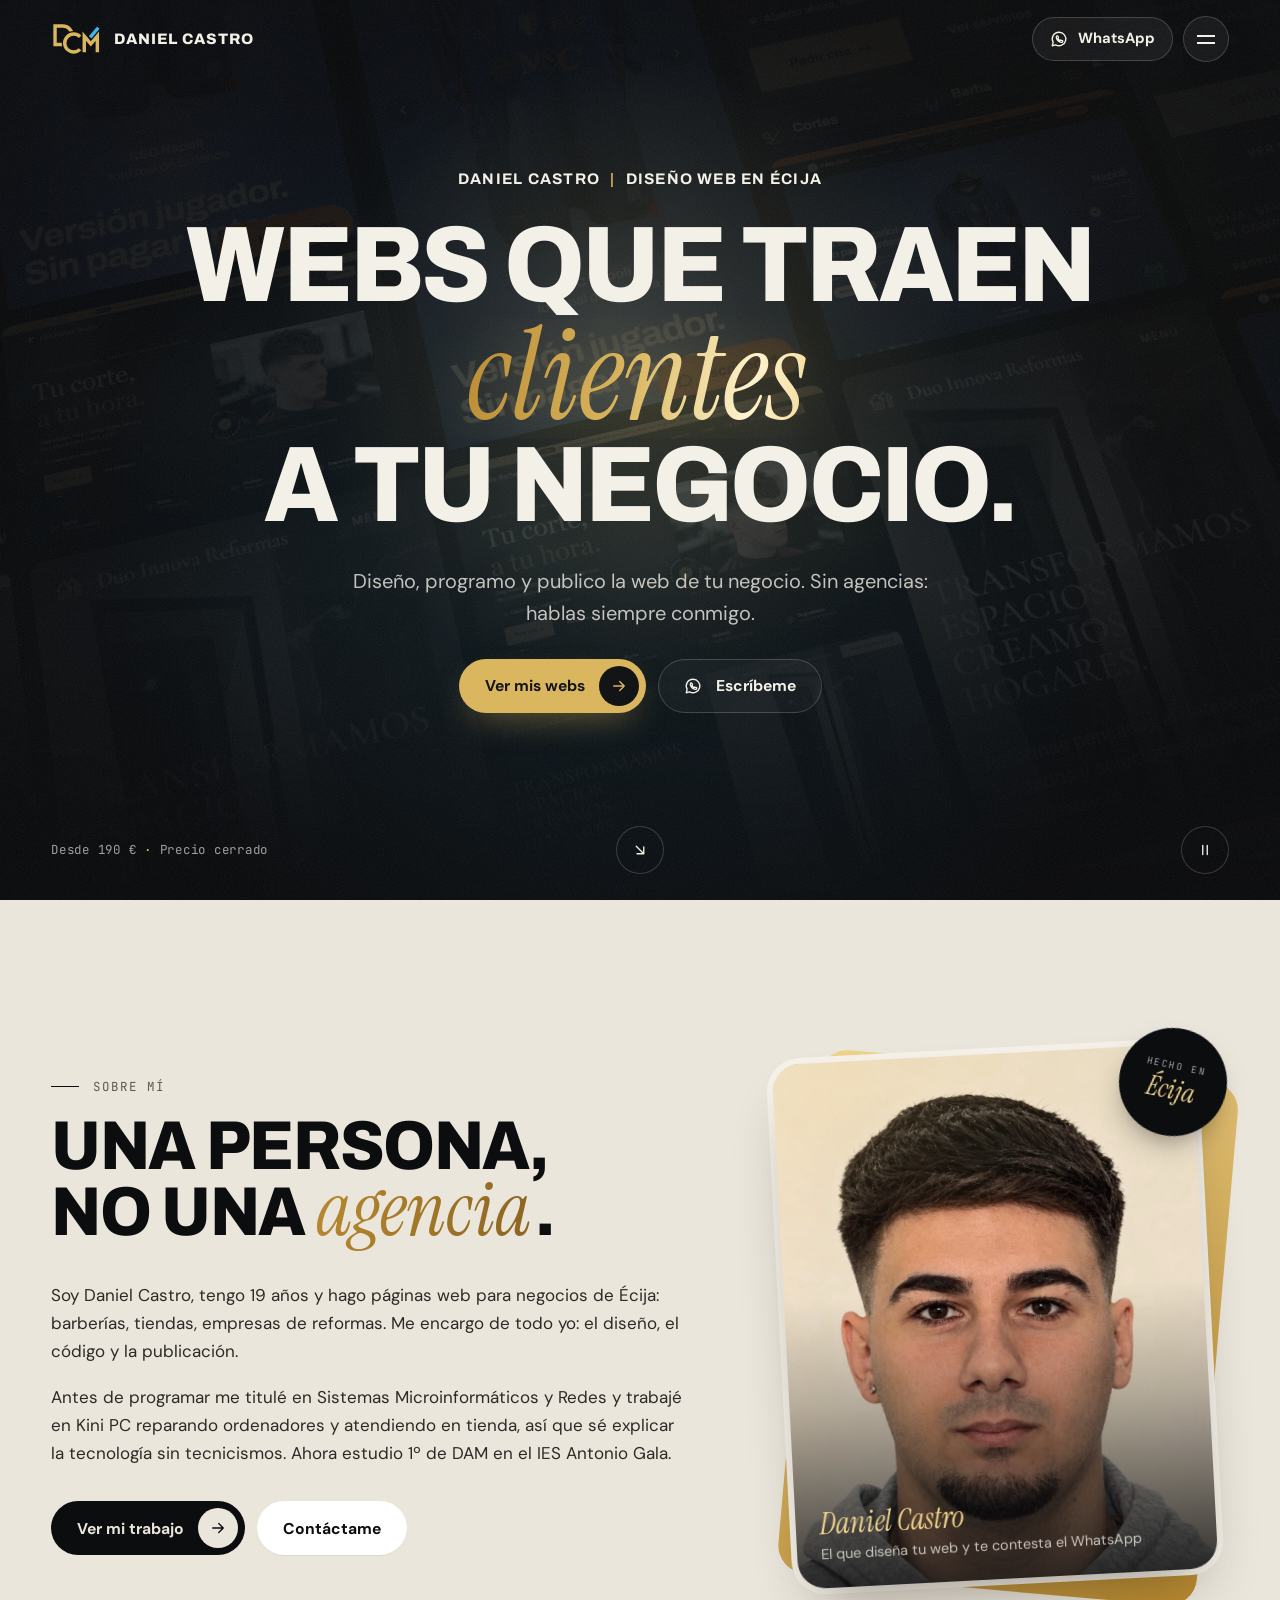
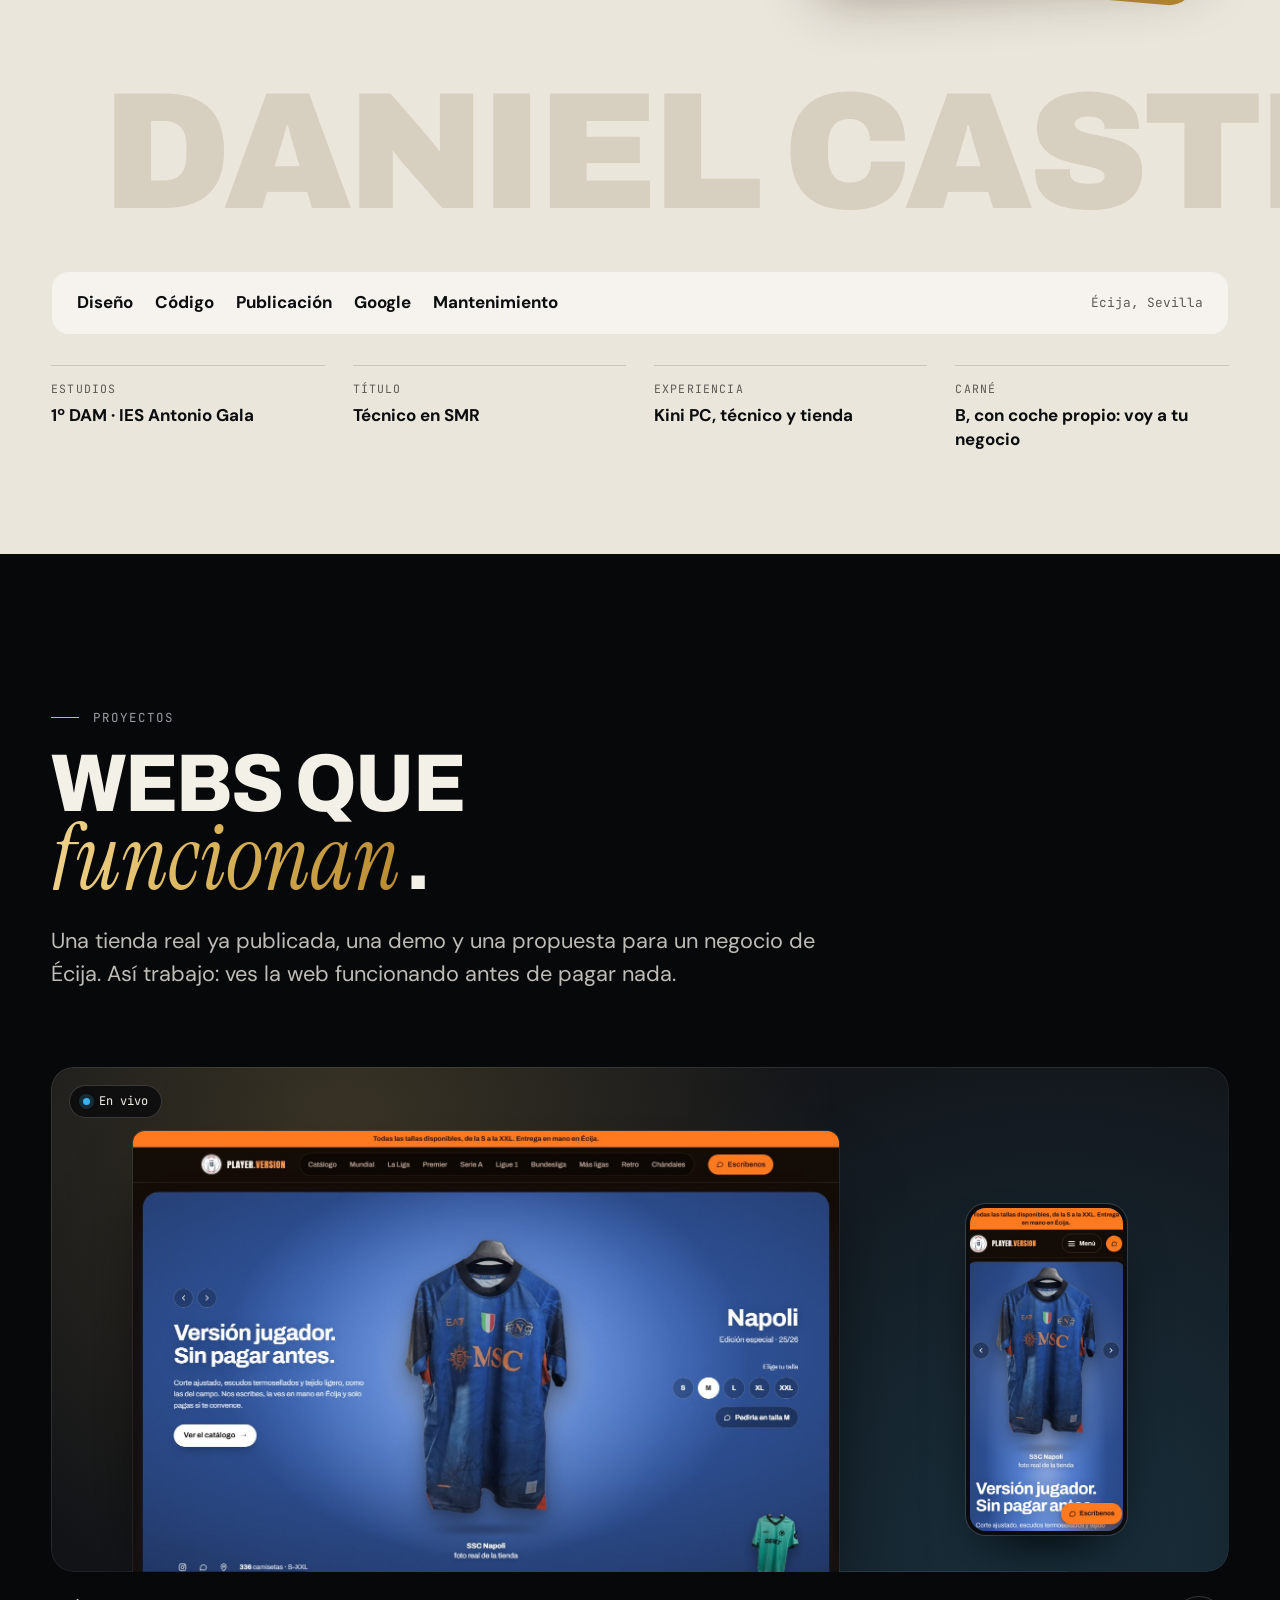
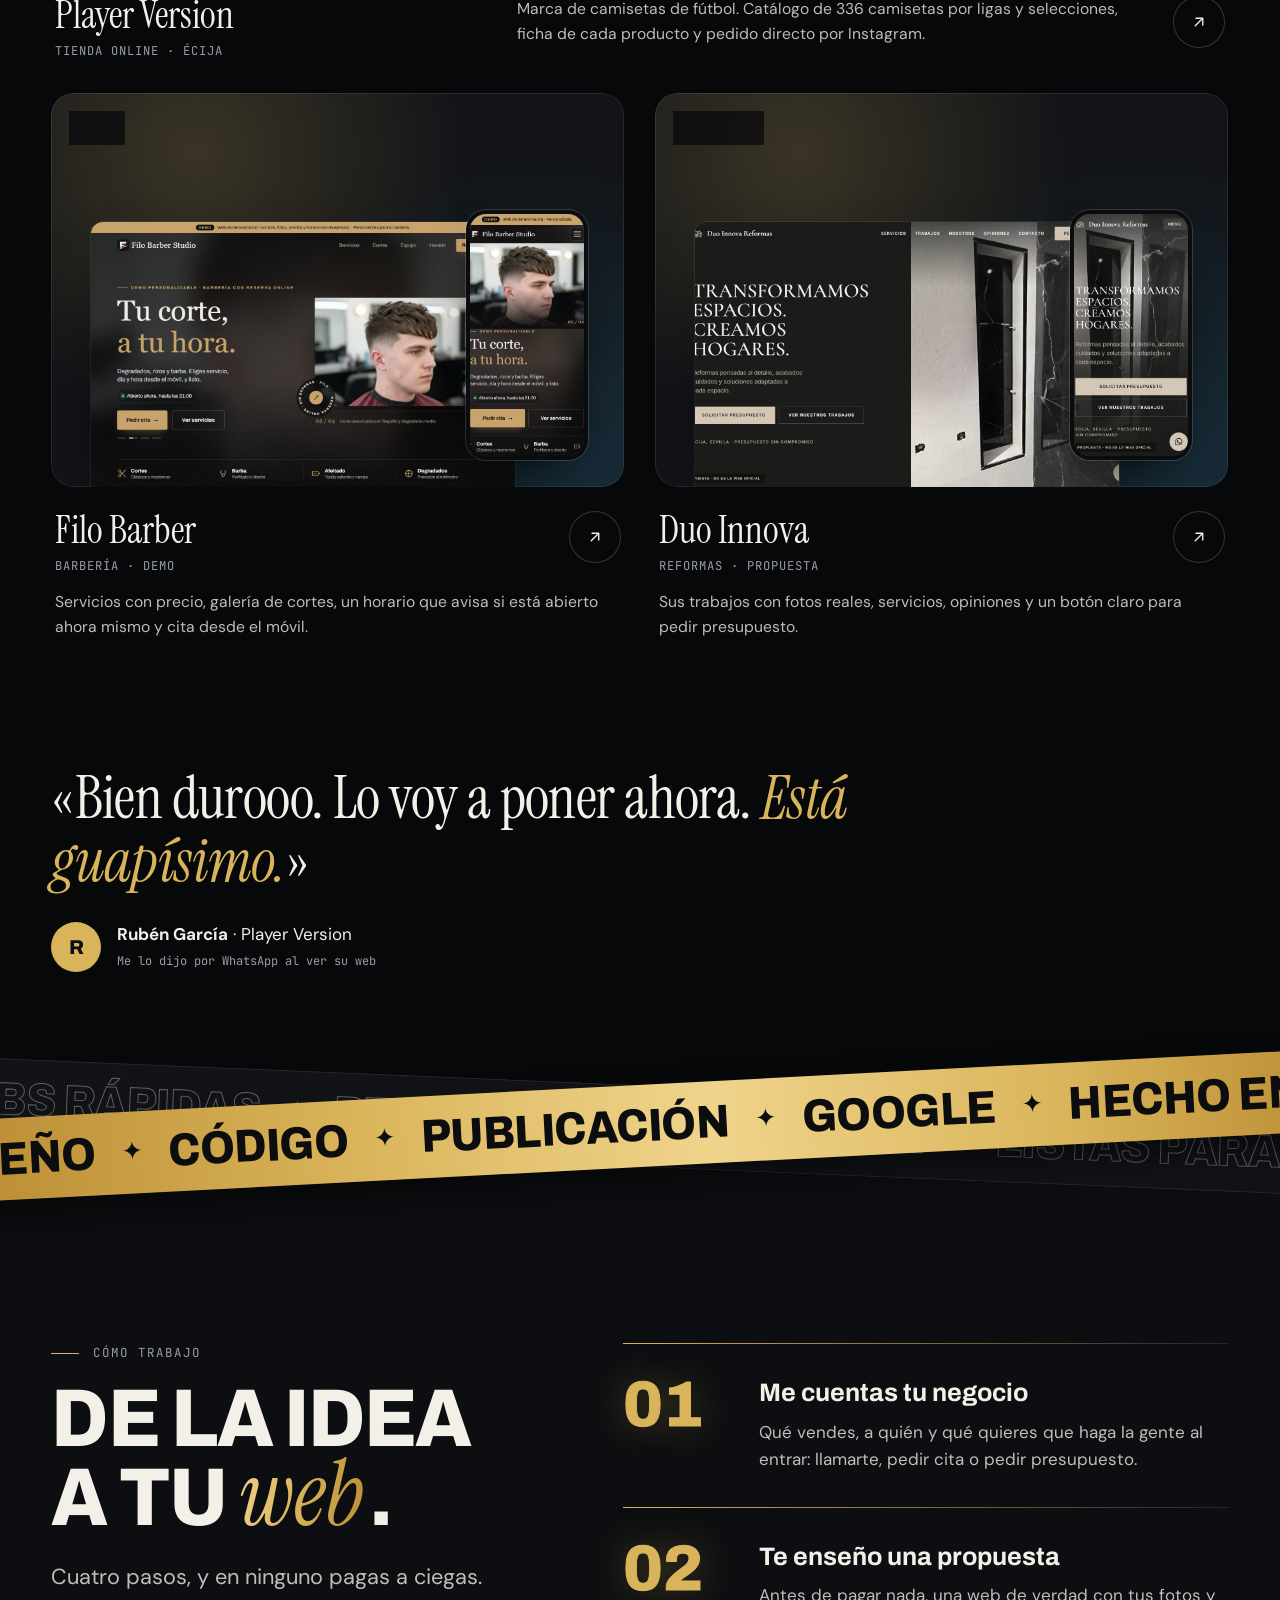
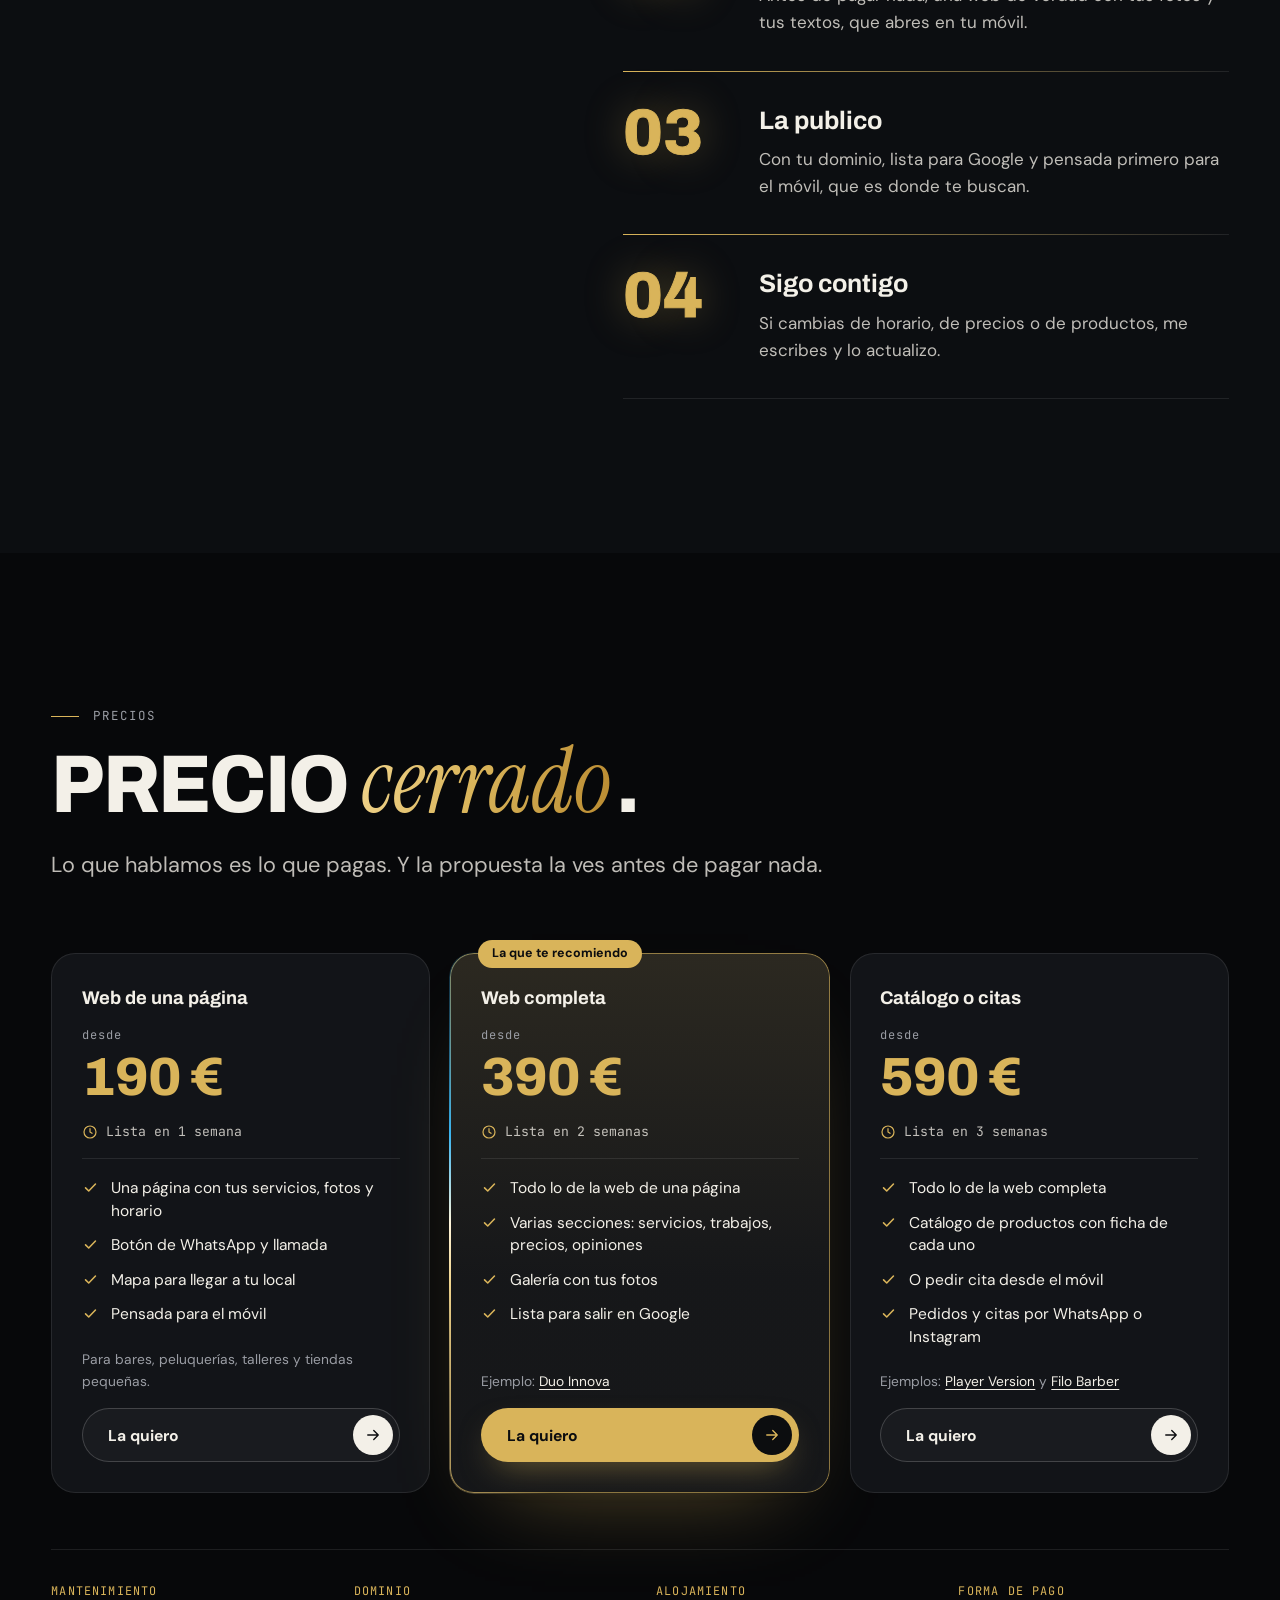
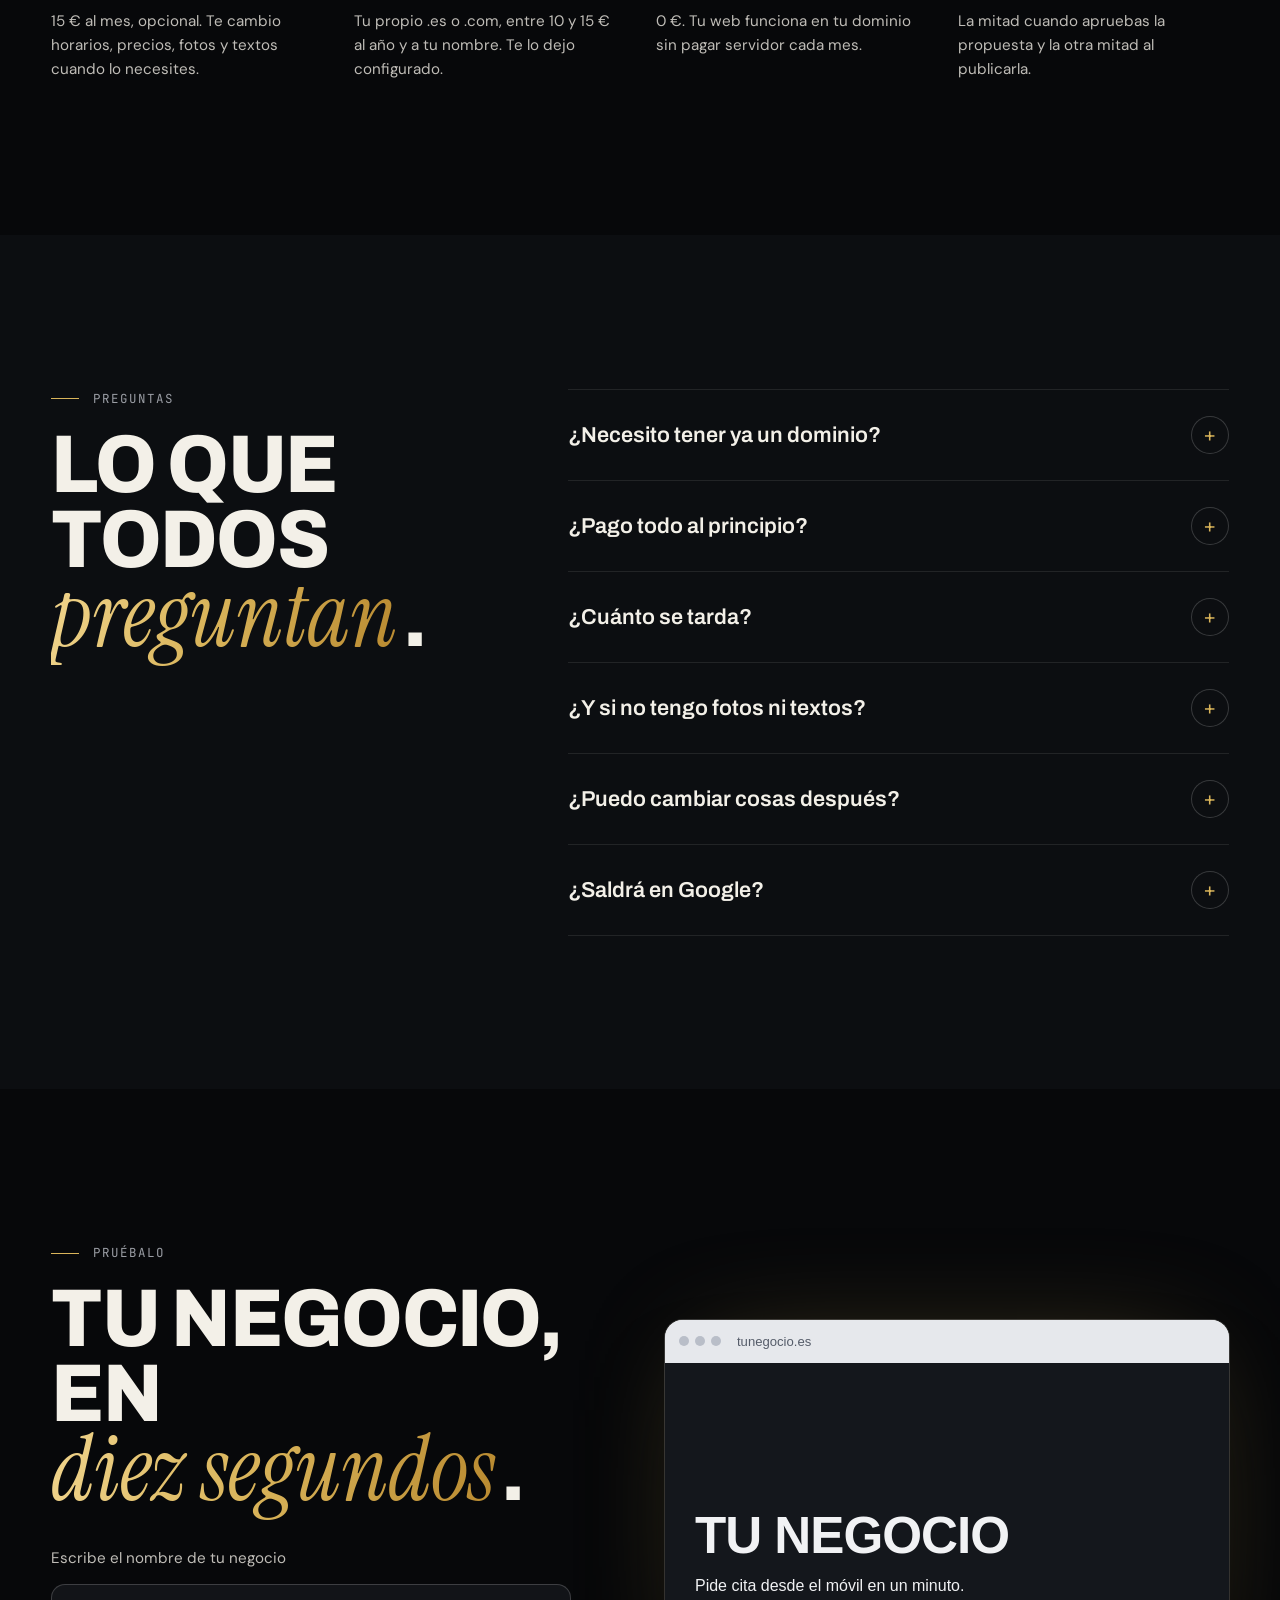
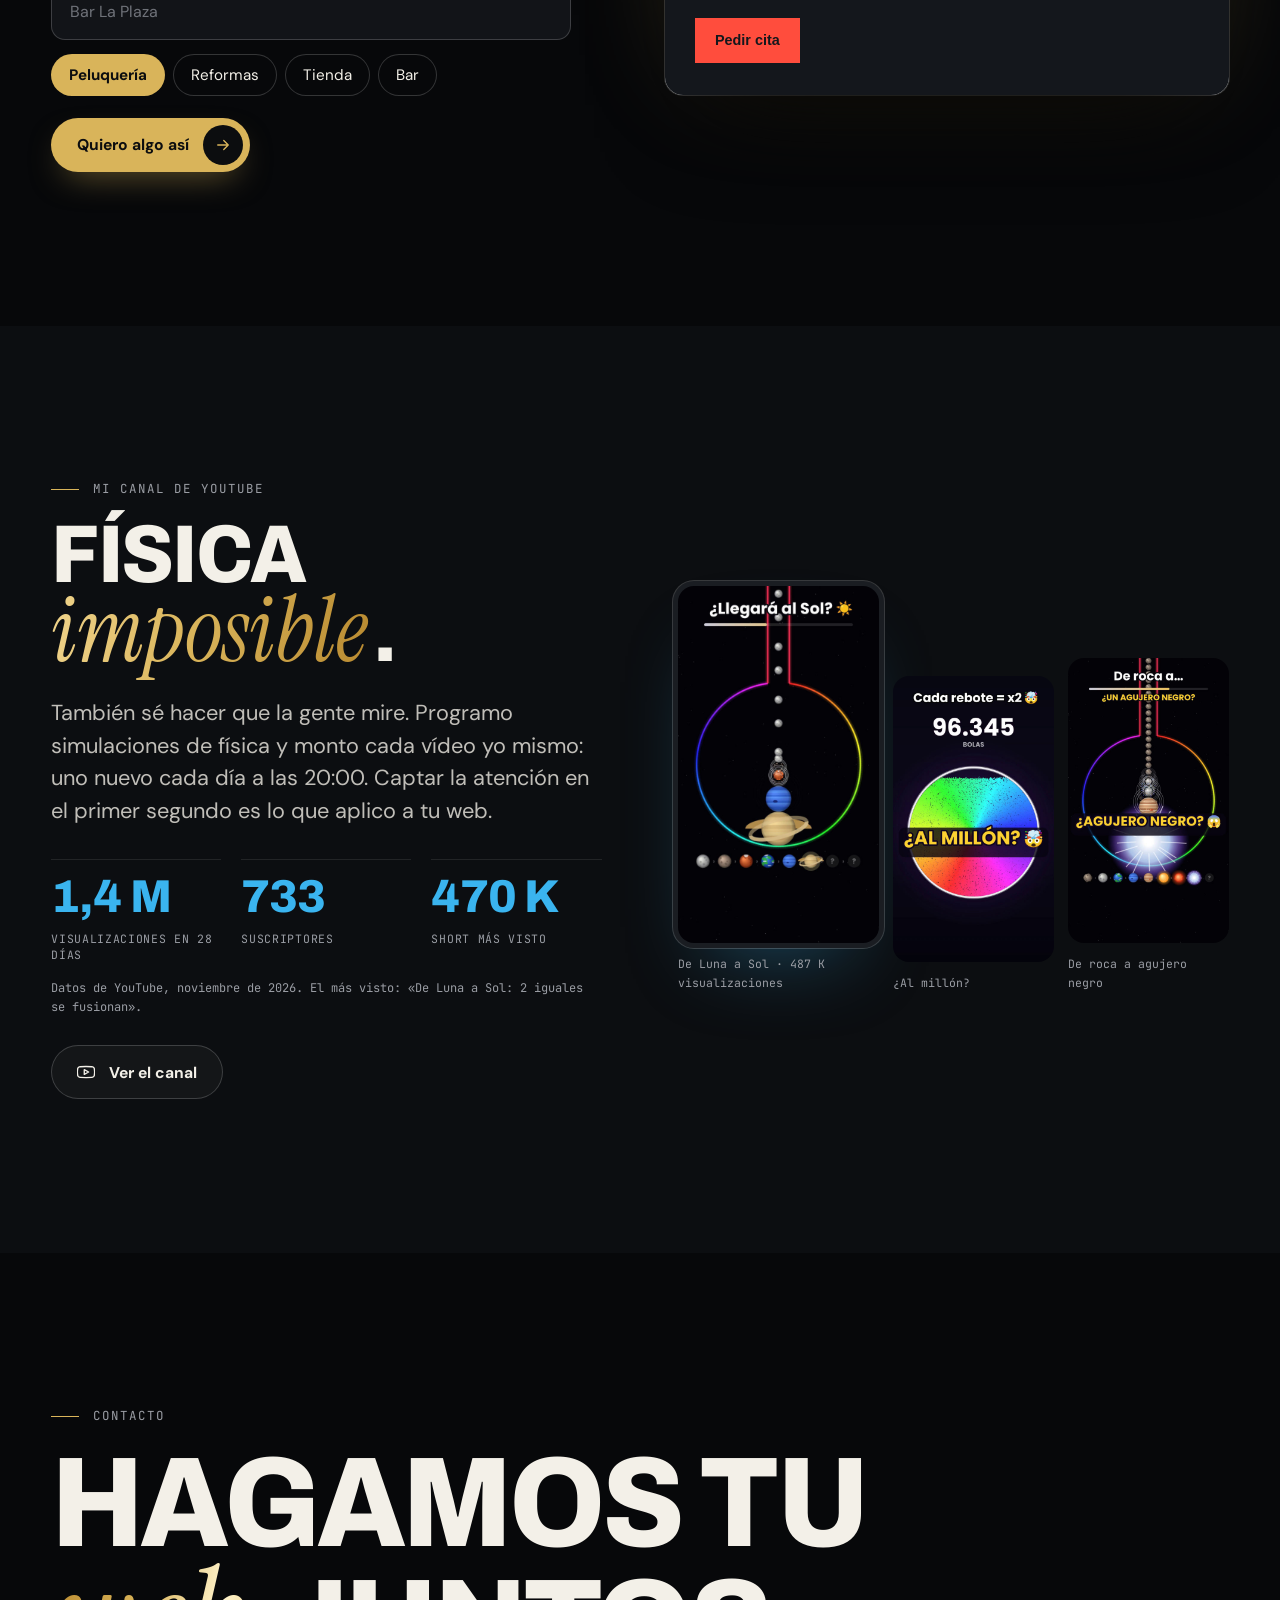
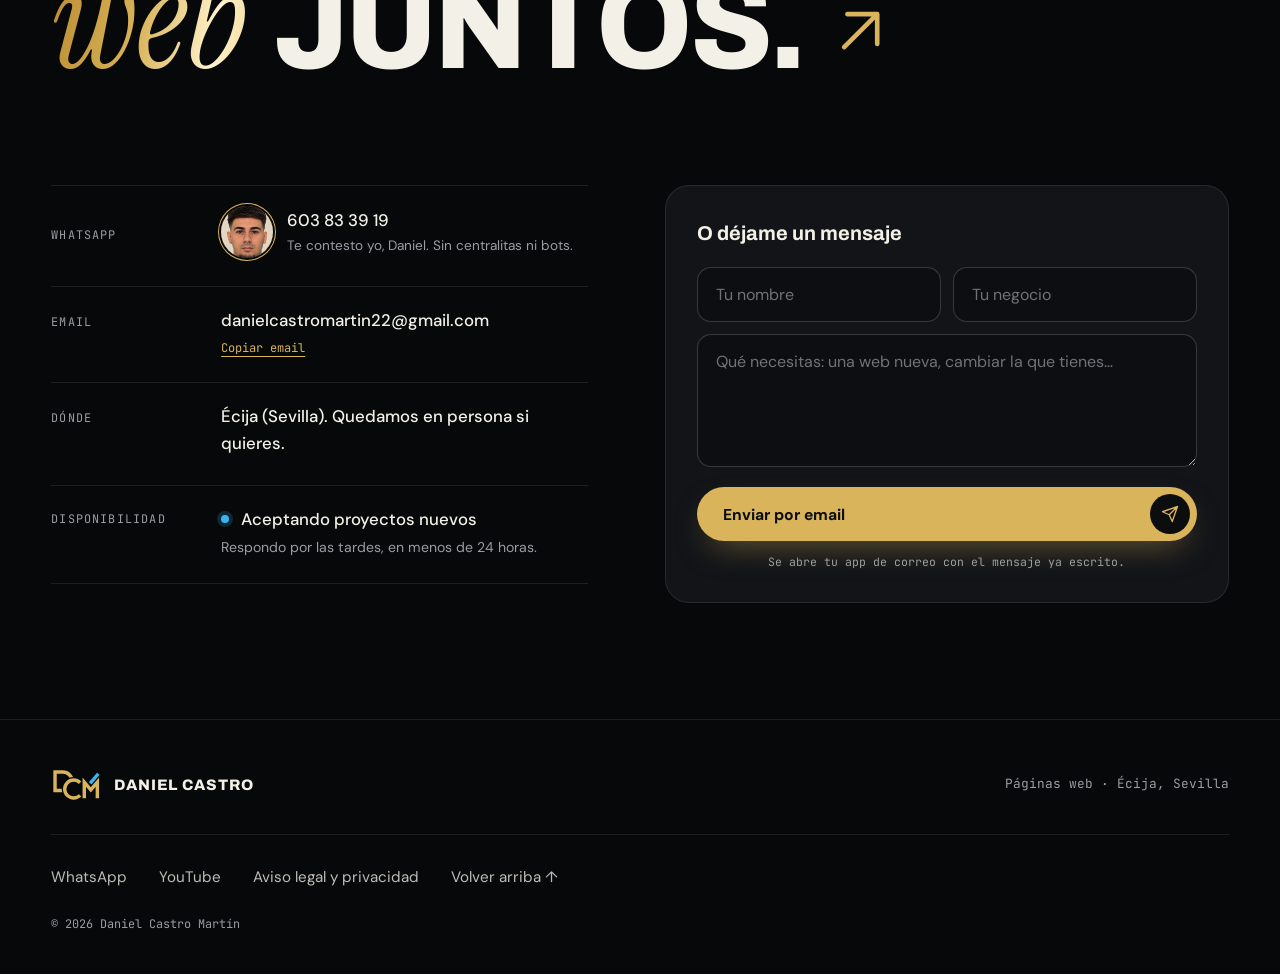
==== index.html @ 74dbc500 "Web de Daniel Castro: diseño web en Écija Co-Authored-By: Claude Opus 5.5 <noreply@anthropic.com>" ====
<!DOCTYPE html>
<html lang="es">
<head>
<meta charset="UTF-8">
<meta name="viewport" content="width=device-width, initial-scale=1.0">
<title>Daniel Castro — Páginas web para negocios en Écija</title>
<meta name="description" content="Páginas web para negocios de Écija y alrededores desde 190 €. Diseño, programo y publico tu web y hablas siempre conmigo. Escríbeme por WhatsApp.">
<meta name="theme-color" content="#07080a">
<meta property="og:type" content="website">
<meta property="og:title" content="Daniel Castro — Páginas web para negocios en Écija">
<meta property="og:description" content="Diseño, programo y publico páginas web para negocios de Écija y alrededores.">
<meta property="og:image" content="img/og.png">
<meta property="og:image:width" content="1200">
<meta property="og:image:height" content="630">
<link rel="icon" href="img/favicon.svg" type="image/svg+xml">
<link rel="apple-touch-icon" href="img/apple-touch-icon.png">
<script type="application/ld+json">
{
  "@context": "https://schema.org",
  "@type": "ProfessionalService",
  "name": "Daniel Castro — Páginas web",
  "description": "Diseño y programación de páginas web para negocios de Écija y alrededores.",
  "founder": { "@type": "Person", "name": "Daniel Castro Martín" },
  "telephone": "+34603833919",
  "email": "danielcastromartin22@gmail.com",
  "address": { "@type": "PostalAddress", "addressLocality": "Écija", "addressRegion": "Sevilla", "addressCountry": "ES" },
  "areaServed": "Écija",
  "priceRange": "190 € - 590 €",
  "sameAs": ["https://www.youtube.com/@FisicaImposibleES"]
}
</script>
<link rel="preconnect" href="https://fonts.googleapis.com">
<link rel="preconnect" href="https://fonts.gstatic.com" crossorigin>
<link href="https://fonts.googleapis.com/css2?family=Archivo:wdth,wght@62..125,400..900&family=DM+Sans:opsz,wght@9..40,400;9..40,500;9..40,700&family=Instrument+Serif:ital@0;1&family=JetBrains+Mono:wght@400;500&display=swap" rel="stylesheet">
<link rel="stylesheet" href="css/styles.css">
<script>(function(d){d.classList.add('js');try{if(!sessionStorage.getItem('dcm-intro')&&!matchMedia('(prefers-reduced-motion: reduce)').matches){d.classList.add('has-intro');sessionStorage.setItem('dcm-intro','1')}}catch(e){}})(document.documentElement)</script>
</head>
<body>
<a class="skip" href="#sobre-mi">Saltar al contenido</a>
<div class="curtain" aria-hidden="true"><div class="curtain-in"><img src="img/logo-dcm.svg" width="328" height="220" alt=""><span class="curtain-bar"></span><span class="curtain-txt">Daniel Castro · Diseño web</span></div></div>
<div class="progress" aria-hidden="true"></div>
<div class="cursor" aria-hidden="true"><span class="cursor-txt">Ver web</span></div>

<!-- Iconos -->
<svg width="0" height="0" style="position:absolute" aria-hidden="true">
  <defs>
    <symbol id="i-arrow" viewBox="0 0 24 24"><path d="M5 12h14M13 6l6 6-6 6"/></symbol>
    <symbol id="i-out" viewBox="0 0 24 24"><path d="M7 17 17 7M8 7h9v9"/></symbol>
    <symbol id="i-down" viewBox="0 0 24 24"><path d="M7 7l10 10M17 8v9H8"/></symbol>
    <symbol id="i-pause" viewBox="0 0 24 24"><path d="M9 6v12M15 6v12"/></symbol>
    <symbol id="i-play-s" viewBox="0 0 24 24"><path class="fill" d="M8 5.5v13l11-6.5z"/></symbol>
    <symbol id="i-check" viewBox="0 0 24 24"><path d="m5 12.5 4.5 4.5L19 7"/></symbol>
    <symbol id="i-clock" viewBox="0 0 24 24"><circle cx="12" cy="12" r="9"/><path d="M12 7v5l3 2"/></symbol>
    <symbol id="i-send" viewBox="0 0 24 24"><path d="M22 2 11 13M22 2l-7 20-4-9-9-4z"/></symbol>
    <symbol id="i-wa" viewBox="0 0 24 24"><path d="M12 3a9 9 0 0 0-7.8 13.5L3 21l4.6-1.2A9 9 0 1 0 12 3z"/><path class="fill" d="M8.6 8.3c.3-.5.6-.5.9-.5h.5c.2 0 .3.1.4.3l.9 2.1c.1.2 0 .4-.1.5l-.6.7c.6 1.2 1.5 2.1 2.7 2.7l.7-.6c.1-.1.3-.2.5-.1l2.1.9c.2.1.3.2.3.4v.5c0 .3 0 .6-.5.9-.8.5-2.2.5-4-.6a10 10 0 0 1-3.1-3.1c-1.1-1.8-1.1-3.2-.6-4z"/></symbol>
    <symbol id="i-yt" viewBox="0 0 24 24"><path class="fill" d="M23 7.2a3 3 0 0 0-2.1-2.1C19 4.6 12 4.6 12 4.6s-7 0-8.9.5A3 3 0 0 0 1 7.2 31 31 0 0 0 .5 12a31 31 0 0 0 .5 4.8 3 3 0 0 0 2.1 2.1c1.9.5 8.9.5 8.9.5s7 0 8.9-.5a3 3 0 0 0 2.1-2.1 31 31 0 0 0 .5-4.8 31 31 0 0 0-.5-4.8ZM9.7 15.1V8.9l5.8 3.1-5.8 3.1Z"/></symbol>
  </defs>
</svg>

<header class="top" data-top>
  <a class="brand" href="#inicio" aria-label="Daniel Castro, inicio">
    <img class="brand-logo" src="img/logo-dcm.svg" width="328" height="220" alt="">
    <span class="brand-name">Daniel Castro</span>
  </a>
  <div class="top-right">
    <a class="pill-btn top-wa" href="https://wa.me/34603833919?text=Hola%20Daniel%2C%20he%20visto%20tu%20web%20y%20quiero%20informaci%C3%B3n%20sobre%20una%20p%C3%A1gina%20web." target="_blank" rel="noopener"><svg class="ico"><use href="#i-wa"/></svg>WhatsApp</a>
    <button class="burger" type="button" aria-expanded="false" aria-controls="menu" aria-label="Abrir el menú"><span></span><span></span></button>
  </div>
</header>

<nav class="menu" id="menu" aria-label="Principal">
  <ol class="menu-list">
    <li><a href="#inicio"><span>01</span>Inicio</a></li>
    <li><a href="#sobre-mi"><span>02</span>Sobre mí</a></li>
    <li><a href="#proyectos"><span>03</span>Proyectos</a></li>
    <li><a href="#como-trabajo"><span>04</span>Cómo trabajo</a></li>
    <li><a href="#precios"><span>05</span>Precios</a></li>
    <li><a href="#youtube"><span>06</span>YouTube</a></li>
    <li><a href="#contacto"><span>07</span>Contacto</a></li>
  </ol>
  <div class="menu-foot">
    <a href="https://wa.me/34603833919" target="_blank" rel="noopener">WhatsApp · 603 83 39 19</a>
    <a href="mailto:danielcastromartin22@gmail.com">danielcastromartin22@gmail.com</a>
    <span>Écija, Sevilla</span>
  </div>
</nav>

<main>

  <!-- INICIO -->
  <section class="hero" id="inicio" aria-labelledby="titulo">
    <div class="reel" aria-hidden="true">
      <div class="reel-tilt">
        <div class="reel-col"><div class="reel-track">
          <img src="img/player-escritorio.jpg" alt=""><img src="img/filo-movil.jpg" alt="" class="tall"><img src="img/duo-escritorio.jpg" alt="">
          <img src="img/player-escritorio.jpg" alt=""><img src="img/filo-movil.jpg" alt="" class="tall"><img src="img/duo-escritorio.jpg" alt="">
        </div></div>
        <div class="reel-col reel-col--down"><div class="reel-track">
          <img src="img/player-movil.jpg" alt="" class="tall"><img src="img/filo-escritorio.jpg" alt=""><img src="img/duo-movil.jpg" alt="" class="tall">
          <img src="img/player-movil.jpg" alt="" class="tall"><img src="img/filo-escritorio.jpg" alt=""><img src="img/duo-movil.jpg" alt="" class="tall">
        </div></div>
        <div class="reel-col"><div class="reel-track">
          <img src="img/duo-escritorio.jpg" alt=""><img src="img/player-movil.jpg" alt="" class="tall"><img src="img/filo-escritorio.jpg" alt="">
          <img src="img/duo-escritorio.jpg" alt=""><img src="img/player-movil.jpg" alt="" class="tall"><img src="img/filo-escritorio.jpg" alt="">
        </div></div>
        <div class="reel-col reel-col--down"><div class="reel-track">
          <img src="img/filo-movil.jpg" alt="" class="tall"><img src="img/player-escritorio.jpg" alt=""><img src="img/duo-movil.jpg" alt="" class="tall">
          <img src="img/filo-movil.jpg" alt="" class="tall"><img src="img/player-escritorio.jpg" alt=""><img src="img/duo-movil.jpg" alt="" class="tall">
        </div></div>
        <div class="reel-col"><div class="reel-track">
          <img src="img/filo-escritorio.jpg" alt=""><img src="img/duo-movil.jpg" alt="" class="tall"><img src="img/player-escritorio.jpg" alt="">
          <img src="img/filo-escritorio.jpg" alt=""><img src="img/duo-movil.jpg" alt="" class="tall"><img src="img/player-escritorio.jpg" alt="">
        </div></div>
      </div>
    </div>
    <div class="hero-shade" aria-hidden="true"></div>
    <div class="hero-glow" aria-hidden="true"></div>

    <div class="hero-in">
      <p class="hero-kicker">Daniel Castro <span>|</span> Diseño web en Écija</p>
      <h1 id="titulo" class="hero-title">
        <span class="line"><span>Webs que traen</span></span>
        <span class="line"><em>clientes</em></span>
        <span class="line"><span>a tu negocio.</span></span>
      </h1>
      <p class="hero-sub">Diseño, programo y publico la web de tu negocio. Sin agencias: hablas siempre conmigo.</p>
      <div class="hero-actions">
        <a class="btn btn--gold" href="#proyectos">Ver mis webs <span class="btn-ico"><svg class="ico"><use href="#i-arrow"/></svg></span></a>
        <a class="btn btn--line" href="https://wa.me/34603833919?text=Hola%20Daniel%2C%20he%20visto%20tu%20web%20y%20quiero%20informaci%C3%B3n%20sobre%20una%20p%C3%A1gina%20web." target="_blank" rel="noopener"><svg class="ico"><use href="#i-wa"/></svg>Escríbeme</a>
      </div>
    </div>

    <div class="hero-foot">
      <p class="hero-note">Desde 190 € <span>·</span> Precio cerrado</p>
      <a class="hero-down" href="#sobre-mi" aria-label="Bajar a Sobre mí"><svg class="ico"><use href="#i-down"/></svg></a>
      <button class="hero-pause" type="button" aria-pressed="false" aria-label="Pausar el movimiento del fondo"><svg class="ico"><use href="#i-pause"/></svg></button>
    </div>
  </section>

  <!-- SOBRE MÍ -->
  <section class="about light" id="sobre-mi" aria-labelledby="sobre-h">
    <div class="wrap about-grid">
      <div class="about-text">
        <p class="eyebrow reveal">Sobre mí</p>
        <h2 id="sobre-h" class="h2 reveal">Una persona,<br>no una <em>agencia</em>.</h2>
        <div class="about-cols reveal">
          <p>Soy Daniel Castro, tengo <span data-age>19</span> años y hago páginas web para negocios de Écija: barberías, tiendas, empresas de reformas. Me encargo de todo yo: el diseño, el código y la publicación.</p>
          <p>Antes de programar me titulé en Sistemas Microinformáticos y Redes y trabajé en Kini PC reparando ordenadores y atendiendo en tienda, así que sé explicar la tecnología sin tecnicismos. Ahora estudio 1º de DAM en el IES Antonio Gala.</p>
        </div>
        <div class="actions reveal">
          <a class="btn btn--dark" href="#proyectos">Ver mi trabajo <span class="btn-ico"><svg class="ico"><use href="#i-arrow"/></svg></span></a>
          <a class="btn btn--paper" href="#contacto">Contáctame</a>
        </div>
      </div>

      <figure class="about-photo reveal">
        <div class="about-frame">
          <img src="img/daniel-retrato.jpg" width="740" height="925" alt="Daniel Castro" loading="lazy">
          <figcaption><strong>Daniel Castro</strong><span>El que diseña tu web y te contesta el WhatsApp</span></figcaption>
        </div>
        <p class="about-sticker" aria-hidden="true"><span>Hecho en</span>Écija</p>
      </figure>
    </div>

    <div class="about-band" aria-hidden="true">
      <p class="giant" data-drift>Daniel Castro <em>·</em> Diseño web <em>·</em> Écija <em>·</em> Daniel Castro</p>
    </div>

    <div class="wrap">
      <div class="about-bar reveal">
        <p class="about-tags"><span>Diseño</span><span>Código</span><span>Publicación</span><span>Google</span><span>Mantenimiento</span></p>
        <p class="about-place">Écija, Sevilla</p>
      </div>
      <dl class="facts reveal">
        <div><dt>Estudios</dt><dd>1º DAM · IES Antonio Gala</dd></div>
        <div><dt>Título</dt><dd>Técnico en SMR</dd></div>
        <div><dt>Experiencia</dt><dd>Kini PC, técnico y tienda</dd></div>
        <div><dt>Carné</dt><dd>B, con coche propio: voy a tu negocio</dd></div>
      </dl>
    </div>
  </section>

  <!-- PROYECTOS -->
  <section class="work dark" id="proyectos" aria-labelledby="proyectos-h">
    <div class="wrap">
      <p class="eyebrow reveal">Proyectos</p>
      <h2 id="proyectos-h" class="h2 reveal">Webs que<br><em>funcionan</em>.</h2>
      <p class="intro reveal">Una tienda real ya publicada, una demo y una propuesta para un negocio de Écija. Así trabajo: ves la web funcionando antes de pagar nada.</p>

      <div class="works">
        <article class="work-card work-card--wide reveal">
          <div class="work-media">
            <img class="work-desk" src="img/player-escritorio.jpg" width="1440" height="960" alt="Página de inicio de Player Version en ordenador" loading="lazy">
            <img class="work-phone" src="img/player-movil.jpg" width="780" height="1520" alt="" loading="lazy">
            <span class="work-badge"><span class="dot" aria-hidden="true"></span>En vivo</span>
          </div>
          <div class="work-info">
            <div>
              <h3><a href="https://camisetas-de-futbol.github.io/player-version/" target="_blank" rel="noopener">Player Version</a></h3>
              <p class="work-meta">Tienda online · Écija</p>
            </div>
            <p class="work-desc">Marca de camisetas de fútbol. Catálogo de 336 camisetas por ligas y selecciones, ficha de cada producto y pedido directo por Instagram.</p>
            <span class="work-go" aria-hidden="true"><svg class="ico"><use href="#i-out"/></svg></span>
          </div>
        </article>

        <article class="work-card reveal">
          <div class="work-media">
            <img class="work-desk" src="img/filo-escritorio.jpg" width="1440" height="820" alt="Filo Barber Studio en ordenador" loading="lazy">
            <img class="work-phone" src="img/filo-movil.jpg" width="780" height="1520" alt="" loading="lazy">
            <span class="work-badge">Demo</span>
          </div>
          <div class="work-info">
            <div>
              <h3><a href="https://filo-barber-demo.netlify.app/" target="_blank" rel="noopener">Filo Barber</a></h3>
              <p class="work-meta">Barbería · Demo</p>
            </div>
            <p class="work-desc">Servicios con precio, galería de cortes, un horario que avisa si está abierto ahora mismo y cita desde el móvil.</p>
            <span class="work-go" aria-hidden="true"><svg class="ico"><use href="#i-out"/></svg></span>
          </div>
        </article>

        <article class="work-card reveal">
          <div class="work-media">
            <img class="work-desk" src="img/duo-escritorio.jpg" width="1440" height="830" alt="Duo Innova Reformas en ordenador" loading="lazy">
            <img class="work-phone" src="img/duo-movil.jpg" width="780" height="1520" alt="" loading="lazy">
            <span class="work-badge">Propuesta</span>
          </div>
          <div class="work-info">
            <div>
              <h3><a href="https://propuesta-duo-innova.netlify.app/" target="_blank" rel="noopener">Duo Innova</a></h3>
              <p class="work-meta">Reformas · Propuesta</p>
            </div>
            <p class="work-desc">Sus trabajos con fotos reales, servicios, opiniones y un botón claro para pedir presupuesto.</p>
            <span class="work-go" aria-hidden="true"><svg class="ico"><use href="#i-out"/></svg></span>
          </div>
        </article>
      </div>

      <figure class="quote reveal">
        <blockquote>
          <p>«Bien durooo. Lo voy a poner ahora. <em>Está guapísimo.</em>»</p>
        </blockquote>
        <figcaption><span class="quote-av" aria-hidden="true">R</span><span><strong>Rubén García</strong> · Player Version<br><small>Me lo dijo por WhatsApp al ver su web</small></span></figcaption>
      </figure>
    </div>
  </section>

  <div class="ticker" aria-hidden="true">
    <div class="ticker-row ticker-row--ghost"><div class="ticker-track">
      <span>Webs rápidas</span><i>✦</i><span>Pensadas para el móvil</span><i>✦</i><span>Listas para Google</span><i>✦</i><span>Precio cerrado</span><i>✦</i>
      <span>Webs rápidas</span><i>✦</i><span>Pensadas para el móvil</span><i>✦</i><span>Listas para Google</span><i>✦</i><span>Precio cerrado</span><i>✦</i>
    </div></div>
    <div class="ticker-row ticker-row--gold"><div class="ticker-track">
      <span>Diseño</span><i>✦</i><span>Código</span><i>✦</i><span>Publicación</span><i>✦</i><span>Google</span><i>✦</i><span>Hecho en Écija</span><i>✦</i>
      <span>Diseño</span><i>✦</i><span>Código</span><i>✦</i><span>Publicación</span><i>✦</i><span>Google</span><i>✦</i><span>Hecho en Écija</span><i>✦</i>
    </div></div>
  </div>

  <!-- CÓMO TRABAJO -->
  <section class="process dark-2" id="como-trabajo" aria-labelledby="como-h">
    <div class="wrap process-in">
      <div class="process-head">
        <p class="eyebrow reveal">Cómo trabajo</p>
        <h2 id="como-h" class="h2 reveal">De la idea<br>a tu <em>web</em>.</h2>
        <p class="intro reveal">Cuatro pasos, y en ninguno pagas a ciegas.</p>
      </div>
      <ol class="steps">
        <li class="reveal"><span class="step-n">01</span><div><h3>Me cuentas tu negocio</h3><p>Qué vendes, a quién y qué quieres que haga la gente al entrar: llamarte, pedir cita o pedir presupuesto.</p></div></li>
        <li class="reveal"><span class="step-n">02</span><div><h3>Te enseño una propuesta</h3><p>Antes de pagar nada, una web de verdad con tus fotos y tus textos, que abres en tu móvil.</p></div></li>
        <li class="reveal"><span class="step-n">03</span><div><h3>La publico</h3><p>Con tu dominio, lista para Google y pensada primero para el móvil, que es donde te buscan.</p></div></li>
        <li class="reveal"><span class="step-n">04</span><div><h3>Sigo contigo</h3><p>Si cambias de horario, de precios o de productos, me escribes y lo actualizo.</p></div></li>
      </ol>
    </div>
  </section>

  <!-- PRECIOS -->
  <section class="prices dark" id="precios" aria-labelledby="precios-h">
    <div class="wrap">
      <p class="eyebrow reveal">Precios</p>
      <h2 id="precios-h" class="h2 reveal">Precio <em>cerrado</em>.</h2>
      <p class="intro reveal">Lo que hablamos es lo que pagas. Y la propuesta la ves antes de pagar nada.</p>
      <div class="plans">
        <article class="plan reveal">
          <p class="plan-name">Web de una página</p>
          <p class="plan-price"><span>desde</span><b data-count>190</b> €</p>
          <p class="plan-time"><svg class="ico"><use href="#i-clock"/></svg>Lista en 1 semana</p>
          <ul class="plan-list">
            <li><svg class="ico"><use href="#i-check"/></svg>Una página con tus servicios, fotos y horario</li>
            <li><svg class="ico"><use href="#i-check"/></svg>Botón de WhatsApp y llamada</li>
            <li><svg class="ico"><use href="#i-check"/></svg>Mapa para llegar a tu local</li>
            <li><svg class="ico"><use href="#i-check"/></svg>Pensada para el móvil</li>
          </ul>
          <p class="plan-for">Para bares, peluquerías, talleres y tiendas pequeñas.</p>
          <a class="btn btn--line btn--wide" href="https://wa.me/34603833919?text=Hola%20Daniel%2C%20me%20interesa%20la%20web%20de%20una%20p%C3%A1gina%20para%20mi%20negocio." target="_blank" rel="noopener">La quiero <span class="btn-ico"><svg class="ico"><use href="#i-arrow"/></svg></span></a>
        </article>
        <article class="plan plan--main reveal">
          <p class="plan-flag">La que te recomiendo</p>
          <p class="plan-name">Web completa</p>
          <p class="plan-price"><span>desde</span><b data-count>390</b> €</p>
          <p class="plan-time"><svg class="ico"><use href="#i-clock"/></svg>Lista en 2 semanas</p>
          <ul class="plan-list">
            <li><svg class="ico"><use href="#i-check"/></svg>Todo lo de la web de una página</li>
            <li><svg class="ico"><use href="#i-check"/></svg>Varias secciones: servicios, trabajos, precios, opiniones</li>
            <li><svg class="ico"><use href="#i-check"/></svg>Galería con tus fotos</li>
            <li><svg class="ico"><use href="#i-check"/></svg>Lista para salir en Google</li>
          </ul>
          <p class="plan-for">Ejemplo: <a href="https://propuesta-duo-innova.netlify.app/" target="_blank" rel="noopener">Duo Innova</a></p>
          <a class="btn btn--gold btn--wide" href="https://wa.me/34603833919?text=Hola%20Daniel%2C%20me%20interesa%20la%20web%20completa%20para%20mi%20negocio." target="_blank" rel="noopener">La quiero <span class="btn-ico"><svg class="ico"><use href="#i-arrow"/></svg></span></a>
        </article>
        <article class="plan reveal">
          <p class="plan-name">Catálogo o citas</p>
          <p class="plan-price"><span>desde</span><b data-count>590</b> €</p>
          <p class="plan-time"><svg class="ico"><use href="#i-clock"/></svg>Lista en 3 semanas</p>
          <ul class="plan-list">
            <li><svg class="ico"><use href="#i-check"/></svg>Todo lo de la web completa</li>
            <li><svg class="ico"><use href="#i-check"/></svg>Catálogo de productos con ficha de cada uno</li>
            <li><svg class="ico"><use href="#i-check"/></svg>O pedir cita desde el móvil</li>
            <li><svg class="ico"><use href="#i-check"/></svg>Pedidos y citas por WhatsApp o Instagram</li>
          </ul>
          <p class="plan-for">Ejemplos: <a href="https://camisetas-de-futbol.github.io/player-version/" target="_blank" rel="noopener">Player Version</a> y <a href="https://filo-barber-demo.netlify.app/" target="_blank" rel="noopener">Filo Barber</a></p>
          <a class="btn btn--line btn--wide" href="https://wa.me/34603833919?text=Hola%20Daniel%2C%20me%20interesa%20la%20web%20con%20cat%C3%A1logo%20o%20citas%20para%20mi%20negocio." target="_blank" rel="noopener">La quiero <span class="btn-ico"><svg class="ico"><use href="#i-arrow"/></svg></span></a>
        </article>
      </div>
      <dl class="extras reveal">
        <div><dt>Mantenimiento</dt><dd>15 € al mes, opcional. Te cambio horarios, precios, fotos y textos cuando lo necesites.</dd></div>
        <div><dt>Dominio</dt><dd>Tu propio .es o .com, entre 10 y 15 € al año y a tu nombre. Te lo dejo configurado.</dd></div>
        <div><dt>Alojamiento</dt><dd>0 €. Tu web funciona en tu dominio sin pagar servidor cada mes.</dd></div>
        <div><dt>Forma de pago</dt><dd>La mitad cuando apruebas la propuesta y la otra mitad al publicarla.</dd></div>
      </dl>
    </div>
  </section>

  <!-- PREGUNTAS -->
  <section class="faq dark-2" id="preguntas" aria-labelledby="faq-h">
    <div class="wrap faq-in">
      <div>
        <p class="eyebrow reveal">Preguntas</p>
        <h2 id="faq-h" class="h2 reveal">Lo que todos<br><em>preguntan</em>.</h2>
      </div>
      <div class="faq-list reveal">
        <details><summary>¿Necesito tener ya un dominio?</summary><p>No. Te ayudo a comprar tu .es o .com a tu nombre (entre 10 y 15 € al año) y te lo dejo configurado.</p></details>
        <details><summary>¿Pago todo al principio?</summary><p>No. Primero ves la propuesta sin pagar nada. Si te gusta, pagas la mitad, y la otra mitad cuando la web esté publicada.</p></details>
        <details><summary>¿Cuánto se tarda?</summary><p>Entre una y tres semanas según el paquete. Lo que más acelera es que me pases pronto tus fotos y tus datos.</p></details>
        <details><summary>¿Y si no tengo fotos ni textos?</summary><p>Te ayudo a escribir los textos a partir de lo que me cuentes, y te digo qué fotos hacer con el móvil para que queden bien.</p></details>
        <details><summary>¿Puedo cambiar cosas después?</summary><p>Sí. Con el mantenimiento de 15 € al mes te cambio horarios, precios, fotos y textos. Sin mantenimiento, me escribes y te digo el precio del cambio antes de hacerlo.</p></details>
        <details><summary>¿Saldrá en Google?</summary><p>La dejo preparada para que Google la encuentre y te explico cómo crear tu ficha de Google Maps, que es lo que más clientes trae a un negocio local.</p></details>
      </div>
    </div>
  </section>

  <!-- PRUÉBALO -->
  <section class="try-sec dark" id="prueba" aria-labelledby="try-h">
    <div class="wrap try-in">
      <div>
        <p class="eyebrow reveal">Pruébalo</p>
        <h2 id="try-h" class="h2 reveal">Tu negocio,<br>en <em>diez segundos</em>.</h2>
        <form class="try reveal" onsubmit="return false" aria-label="Prueba tu web">
          <label class="try-label" for="try-name">Escribe el nombre de tu negocio</label>
          <input id="try-name" class="field" type="text" maxlength="28" placeholder="Bar La Plaza" autocomplete="off">
          <fieldset class="try-kinds">
            <legend class="sr">Tipo de negocio</legend>
            <label><input type="radio" name="kind" value="barberia" checked> Peluquería</label>
            <label><input type="radio" name="kind" value="reformas"> Reformas</label>
            <label><input type="radio" name="kind" value="tienda"> Tienda</label>
            <label><input type="radio" name="kind" value="bar"> Bar</label>
          </fieldset>
          <a class="btn btn--gold" href="https://wa.me/34603833919?text=Hola%20Daniel%2C%20quiero%20una%20web%20para%20mi%20negocio." target="_blank" rel="noopener" data-send>Quiero algo así <span class="btn-ico"><svg class="ico"><use href="#i-arrow"/></svg></span></a>
        </form>
      </div>
      <div class="mock reveal" data-kind="barberia" aria-live="polite">
        <div class="mock-bar"><span></span><span></span><span></span><em class="mock-url">tunegocio.es</em></div>
        <div class="mock-body">
          <p class="mock-name">Tu negocio</p>
          <p class="mock-tag">Pide cita desde el móvil en un minuto.</p>
          <span class="mock-btn">Pedir cita</span>
        </div>
      </div>
    </div>
  </section>

  <!-- YOUTUBE -->
  <section class="yt dark-2" id="youtube" aria-labelledby="yt-h">
    <div class="wrap yt-in">
      <div class="yt-text">
        <p class="eyebrow reveal">Mi canal de YouTube</p>
        <h2 id="yt-h" class="h2 reveal">Física<br><em>imposible</em>.</h2>
        <p class="intro reveal">También sé hacer que la gente mire. Programo simulaciones de física y monto cada vídeo yo mismo: uno nuevo cada día a las 20:00. Captar la atención en el primer segundo es lo que aplico a tu web.</p>
        <dl class="yt-stats reveal">
          <div><dt>Visualizaciones en 28 días</dt><dd><b data-count>1,4</b> M</dd></div>
          <div><dt>Suscriptores</dt><dd><b data-count>760</b></dd></div>
          <div><dt>Short más visto</dt><dd><b data-count>487</b> K</dd></div>
        </dl>
        <p class="note reveal">Datos de YouTube, noviembre de 2026. El más visto: «De Luna a Sol: 2 iguales se fusionan».</p>
        <a class="btn btn--line reveal" href="https://www.youtube.com/@FisicaImposibleES" target="_blank" rel="noopener"><svg class="ico"><use href="#i-yt"/></svg>Ver el canal</a>
      </div>
      <div class="yt-media reveal">
        <figure class="yt-main">
          <video src="video/luna-sol.mp4" poster="img/yt-luna-sol.jpg" muted loop playsinline autoplay preload="metadata" aria-label="Short de Física Imposible: de Luna a Sol, mi vídeo más visto"></video>
          <figcaption>De Luna a Sol · 487 K visualizaciones</figcaption>
        </figure>
        <figure class="yt-thumb"><img src="img/yt-millon.jpg" width="540" height="960" alt="Portada: cada rebote por dos, ¿al millón?" loading="lazy"><figcaption>¿Al millón?</figcaption></figure>
        <figure class="yt-thumb"><img src="img/yt-agujero.jpg" width="540" height="960" alt="Portada: de roca a agujero negro" loading="lazy"><figcaption>De roca a agujero negro</figcaption></figure>
      </div>
    </div>
  </section>

  <!-- CONTACTO -->
  <section class="contact dark" id="contacto" aria-labelledby="contacto-h">
    <div class="wrap">
      <p class="eyebrow reveal">Contacto</p>
      <h2 id="contacto-h" class="mega reveal"><a href="https://wa.me/34603833919?text=Hola%20Daniel%2C%20he%20visto%20tu%20web%20y%20quiero%20informaci%C3%B3n%20sobre%20una%20p%C3%A1gina%20web." target="_blank" rel="noopener">Hagamos tu<br><em>web</em> juntos. <svg class="ico"><use href="#i-out"/></svg></a></h2>

      <div class="contact-grid">
        <ul class="contact-list reveal">
          <li><span class="cl">WhatsApp</span><a class="me" href="https://wa.me/34603833919" target="_blank" rel="noopener"><img class="me-av" src="img/daniel-avatar.jpg" width="200" height="200" alt="" loading="lazy"><span class="me-txt"><strong>603 83 39 19</strong><small>Te contesto yo, Daniel. Sin centralitas ni bots.</small></span></a></li>
          <li><span class="cl">Email</span><a href="mailto:danielcastromartin22@gmail.com">danielcastromartin22@<wbr>gmail.com</a><button class="copy" type="button" data-copy="danielcastromartin22@gmail.com">Copiar email</button></li>
          <li><span class="cl">Dónde</span><p>Écija (Sevilla). Quedamos en persona si quieres.</p></li>
          <li><span class="cl">Disponibilidad</span><p class="ok"><span class="dot" aria-hidden="true"></span>Aceptando proyectos nuevos</p><p class="reply">Respondo por las tardes, en menos de 24 horas.</p></li>
        </ul>
        <form class="mail-form reveal" data-mail novalidate>
          <p class="form-title">O déjame un mensaje</p>
          <div class="row2">
            <label><span class="sr">Tu nombre</span><input class="field" name="nombre" type="text" placeholder="Tu nombre" autocomplete="name"></label>
            <label><span class="sr">Tu negocio</span><input class="field" name="negocio" type="text" placeholder="Tu negocio" autocomplete="organization"></label>
          </div>
          <label><span class="sr">Qué necesitas</span><textarea class="field" name="mensaje" rows="4" placeholder="Qué necesitas: una web nueva, cambiar la que tienes…"></textarea></label>
          <button class="btn btn--gold btn--wide" type="submit">Enviar por email <span class="btn-ico"><svg class="ico"><use href="#i-send"/></svg></span></button>
          <p class="form-note">Se abre tu app de correo con el mensaje ya escrito.</p>
        </form>
      </div>
    </div>
  </section>
</main>

<footer class="foot">
  <div class="foot-top">
    <a class="brand" href="#inicio"><img class="brand-logo" src="img/logo-dcm.svg" width="328" height="220" alt=""><span class="brand-name">Daniel Castro</span></a>
    <span class="foot-place">Páginas web · Écija, Sevilla</span>
  </div>
  <nav class="foot-nav" aria-label="Pie de página">
    <a href="https://wa.me/34603833919" target="_blank" rel="noopener">WhatsApp</a>
    <a href="https://www.youtube.com/@FisicaImposibleES" target="_blank" rel="noopener">YouTube</a>
    <a href="aviso-legal.html">Aviso legal y privacidad</a>
    <a href="#inicio">Volver arriba ↑</a>
  </nav>
  <p class="legal">© <span data-year>2026</span> Daniel Castro Martín</p>
</footer>

<a class="wa-float" href="https://wa.me/34603833919?text=Hola%20Daniel%2C%20he%20visto%20tu%20web%20y%20quiero%20informaci%C3%B3n%20sobre%20una%20p%C3%A1gina%20web." target="_blank" rel="noopener" aria-label="Escríbeme por WhatsApp"><svg class="ico"><use href="#i-wa"/></svg><span>WhatsApp</span></a>

<script src="js/main.js"></script>
</body>
</html>
---- css/styles.css ----
/* Daniel Castro — portfolio
   Estilo cine: casi negro, dorado y azul del logo, titulares enormes
   con una palabra en cursiva dorada, una sección clara para «Sobre mí». */

:root {
  --bg: #07080a;
  --bg-2: #0c0e11;
  --surface: #121418;
  --surface-2: #1a1d22;
  --line: rgba(255, 255, 255, 0.09);
  --line-2: rgba(255, 255, 255, 0.18);
  --ink: #f3f0e8;
  --ink-2: rgba(243, 240, 232, 0.78);
  --muted: #9a9da4;
  --gold: #d9b45a;
  --gold-2: #f0d48c;
  --gold-3: #b8892f;
  --blue: #3ab4ef;
  --paper: #ebe6dc;
  --paper-ink: #0c0d0f;
  --paper-muted: #5c5a53;

  --display: "Archivo", "Arial Black", system-ui, sans-serif;
  --serif: "Instrument Serif", Georgia, "Times New Roman", serif;
  --sans: "DM Sans", system-ui, -apple-system, "Segoe UI", Roboto, sans-serif;
  --mono: "JetBrains Mono", ui-monospace, Menlo, Consolas, monospace;

  --m: clamp(18px, 4vw, 56px);
  --max: 1320px;
  --ease: cubic-bezier(0.16, 1, 0.3, 1);
}

*, *::before, *::after { box-sizing: border-box; }
html { -webkit-text-size-adjust: 100%; scroll-behavior: smooth; scroll-padding-top: 80px; }
body {
  margin: 0; background: var(--bg); color: var(--ink);
  font-family: var(--sans); font-size: 1.0625rem; line-height: 1.6;
  -webkit-font-smoothing: antialiased; overflow-x: clip;
}
img, video { display: block; max-width: 100%; height: auto; }
a { color: inherit; }
p, h1, h2, h3, figure, dl, dd, ol, ul, blockquote { margin: 0; }
ol, ul { padding: 0; list-style: none; }
::selection { background: var(--gold); color: var(--paper-ink); }
:focus-visible { outline: 2px solid var(--gold); outline-offset: 3px; }
.sr { position: absolute; width: 1px; height: 1px; overflow: hidden; clip: rect(0 0 0 0); white-space: nowrap; }
.skip { position: absolute; left: var(--m); top: 12px; z-index: 80; background: var(--gold); color: var(--paper-ink); padding: 10px 16px; border-radius: 999px; clip-path: inset(50%); }
.skip:focus { clip-path: none; }

.ico { width: 18px; height: 18px; flex: none; fill: none; stroke: currentColor; stroke-width: 1.8; stroke-linecap: round; stroke-linejoin: round; }
.ico .fill { fill: currentColor; stroke: none; }
.dot { display: inline-block; width: 8px; height: 8px; border-radius: 50%; background: var(--blue); box-shadow: 0 0 0 4px rgba(58, 180, 239, 0.18); flex: none; }

/* ---------- tipografía común ---------- */
.wrap { max-width: var(--max); margin: 0 auto; padding: 0 var(--m); }
.eyebrow {
  display: flex; align-items: center; gap: 14px;
  font-family: var(--mono); font-size: 0.78rem; letter-spacing: 0.16em; text-transform: uppercase; color: var(--muted);
}
.eyebrow::before { content: ""; width: 28px; height: 1px; background: var(--gold); }
.h2 {
  margin-top: 18px;
  font-family: var(--display); font-weight: 800; font-stretch: 92%;
  font-size: clamp(2.6rem, 6.4vw, 5.75rem); line-height: 0.92; letter-spacing: -0.02em;
  text-transform: uppercase;
}
.h2 em, .mega em, .hero-title em {
  font-family: var(--serif); font-style: italic; font-weight: 400;
  text-transform: none; letter-spacing: 0; font-size: 1.1em; line-height: 0.85;
  background: linear-gradient(100deg, var(--gold-2) 0%, var(--gold) 45%, var(--gold-3) 100%);
  -webkit-background-clip: text; background-clip: text; color: transparent;
  padding-right: 0.06em;
}
.intro { margin-top: 26px; max-width: 52ch; font-size: clamp(1.125rem, 1rem + 0.45vw, 1.375rem); line-height: 1.5; color: var(--ink-2); }
.note { font-family: var(--mono); font-size: 0.75rem; color: var(--muted); line-height: 1.6; }

/* ---------- botones ---------- */
.btn {
  display: inline-flex; align-items: center; justify-content: center; gap: 14px;
  min-height: 54px; padding: 0 26px; border: 0; border-radius: 999px; cursor: pointer;
  font-family: var(--sans); font-size: 0.98rem; font-weight: 700; text-decoration: none;
  transition: transform 180ms var(--ease), background-color 220ms, color 220ms, box-shadow 220ms;
}
.btn:has(.btn-ico) { padding-right: 7px; }
.btn:active { transform: scale(0.97); }
.btn-ico { display: grid; place-items: center; width: 40px; height: 40px; border-radius: 50%; transition: transform 300ms var(--ease); }
.btn:hover .btn-ico { transform: rotate(-45deg); }
.btn--gold { background: var(--gold); color: var(--paper-ink); }
.btn--gold .btn-ico { background: var(--paper-ink); color: var(--gold); }
.btn--gold:hover { background: var(--gold-2); }
.btn--line { background: rgba(255, 255, 255, 0.03); color: var(--ink); box-shadow: inset 0 0 0 1px var(--line-2); }
.btn--line .btn-ico { background: var(--ink); color: var(--paper-ink); }
.btn--line:hover { box-shadow: inset 0 0 0 1px var(--gold); color: var(--gold-2); }
.btn--dark { background: var(--paper-ink); color: var(--paper); }
.btn--dark .btn-ico { background: var(--paper); color: var(--paper-ink); }
.btn--dark:hover { background: #22242a; }
.btn--paper { background: #fff; color: var(--paper-ink); box-shadow: 0 1px 0 rgba(0, 0, 0, 0.06); }
.btn--paper:hover { background: #f6f3ec; }
.btn--wide { width: 100%; justify-content: space-between; }

.pill-btn {
  display: inline-flex; align-items: center; gap: 10px; min-height: 44px; padding: 0 18px;
  border-radius: 999px; text-decoration: none; font-size: 0.92rem; font-weight: 700;
  background: rgba(255, 255, 255, 0.05); box-shadow: inset 0 0 0 1px var(--line-2);
  -webkit-backdrop-filter: blur(10px); backdrop-filter: blur(10px);
  transition: box-shadow 200ms, color 200ms;
}
.pill-btn:hover { box-shadow: inset 0 0 0 1px var(--gold); color: var(--gold-2); }

/* ---------- cabecera y menú ---------- */
.top {
  position: fixed; inset: 0 0 auto 0; z-index: 60;
  display: flex; align-items: center; justify-content: space-between; gap: 20px;
  padding: 16px var(--m);
  transition: background-color 300ms, box-shadow 300ms, padding 300ms;
}
.top.is-scrolled { background: rgba(7, 8, 10, 0.82); -webkit-backdrop-filter: blur(14px); backdrop-filter: blur(14px); box-shadow: 0 1px 0 var(--line); padding-top: 10px; padding-bottom: 10px; }
.brand { display: flex; align-items: center; gap: 12px; text-decoration: none; }
.brand-logo { width: auto; height: 34px; }
.brand-name { font-family: var(--display); font-weight: 800; font-size: 0.95rem; letter-spacing: 0.06em; text-transform: uppercase; white-space: nowrap; }
.top-right { display: flex; align-items: center; gap: 10px; }
.burger {
  position: relative; width: 46px; height: 46px; border-radius: 50%; border: 0; cursor: pointer;
  background: rgba(255, 255, 255, 0.05); box-shadow: inset 0 0 0 1px var(--line-2);
  -webkit-backdrop-filter: blur(10px); backdrop-filter: blur(10px);
}
.burger span { position: absolute; left: 14px; right: 14px; height: 1.5px; background: var(--ink); transition: transform 300ms var(--ease), top 300ms var(--ease); }
.burger span:first-child { top: 19px; }
.burger span:last-child { top: 26px; }
.menu-open .burger span:first-child { top: 22.5px; transform: rotate(45deg); }
.menu-open .burger span:last-child { top: 22.5px; transform: rotate(-45deg); }

.menu {
  position: fixed; inset: 0; z-index: 55;
  display: grid; align-content: center; gap: 48px;
  padding: 100px var(--m) 40px;
  background: radial-gradient(circle at 85% 15%, rgba(217, 180, 90, 0.12), transparent 40%), radial-gradient(circle at 10% 90%, rgba(58, 180, 239, 0.1), transparent 40%), var(--bg);
  opacity: 0; visibility: hidden; transition: opacity 350ms var(--ease), visibility 0s 350ms;
}
.menu-open .menu { opacity: 1; visibility: visible; transition: opacity 350ms var(--ease); }
.menu-open { overflow: hidden; }
.menu-list { display: grid; gap: 2px; max-width: var(--max); width: 100%; margin: 0 auto; }
.menu-list a {
  display: inline-flex; align-items: baseline; gap: 18px; text-decoration: none;
  font-family: var(--display); font-weight: 800; font-stretch: 92%; text-transform: uppercase;
  font-size: clamp(2rem, 6vh, 4.2rem); line-height: 1.08; letter-spacing: -0.02em;
  transition: color 200ms, transform 300ms var(--ease);
}
.menu-list a span { font-family: var(--mono); font-size: 0.8rem; font-weight: 400; color: var(--gold); letter-spacing: 0.1em; }
.menu-list a:hover { color: var(--gold-2); transform: translateX(10px); }
.menu-foot { display: flex; flex-wrap: wrap; gap: 10px 32px; max-width: var(--max); width: 100%; margin: 0 auto; font-family: var(--mono); font-size: 0.8rem; color: var(--muted); }
.menu-foot a { text-decoration: none; }
.menu-foot a:hover { color: var(--gold-2); }

/* ---------- inicio ---------- */
.hero { position: relative; min-height: 100svh; display: grid; place-items: center; overflow: hidden; background: var(--bg); text-align: center; }
.reel { position: absolute; inset: 0; overflow: hidden; }
.reel-tilt {
  position: absolute; left: 50%; top: 50%; width: 150%; height: 220%;
  display: flex; gap: 18px;
  transform: translate(-50%, -50%) perspective(1600px) rotateX(22deg) rotateZ(-14deg);
}
.reel-col { flex: 1; min-width: 0; }
.reel-track { display: flex; flex-direction: column; gap: 18px; padding-bottom: 18px; animation: reel 70s linear infinite; }
.reel-col--down .reel-track { animation-direction: reverse; animation-duration: 85s; }
.reel-track img { width: 100%; aspect-ratio: 16 / 10; object-fit: cover; object-position: top; border-radius: 12px; opacity: 0.6; filter: saturate(0.85); }
.reel-track img.tall { aspect-ratio: 9 / 17; }
@keyframes reel { to { transform: translateY(-50%); } }
.is-paused .reel-track { animation-play-state: paused; }
.hero-shade {
  position: absolute; inset: 0;
  background:
    radial-gradient(ellipse 70% 60% at 50% 48%, rgba(7, 8, 10, 0.72) 0%, rgba(7, 8, 10, 0.88) 55%, rgba(7, 8, 10, 0.96) 100%),
    radial-gradient(circle at 15% 85%, rgba(58, 180, 239, 0.16), transparent 45%),
    radial-gradient(circle at 85% 15%, rgba(217, 180, 90, 0.16), transparent 45%);
}
.hero-shade::after { content: ""; position: absolute; inset: auto 0 0 0; height: 30%; background: linear-gradient(to bottom, transparent, var(--bg)); }
.hero-in { position: relative; z-index: 2; display: grid; justify-items: center; gap: 26px; max-width: 1200px; padding: 130px var(--m) 150px; }
.hero-kicker { font-family: var(--display); font-weight: 700; font-size: clamp(0.85rem, 1.2vw, 1.05rem); letter-spacing: 0.08em; text-transform: uppercase; }
.hero-kicker span { color: var(--gold); margin: 0 6px; }
.hero-title {
  font-family: var(--display); font-weight: 800; font-stretch: 92%;
  font-size: clamp(2.9rem, 8.4vw, 8rem); line-height: 0.9; letter-spacing: -0.025em; text-transform: uppercase;
}
.hero-title .line { display: block; overflow: hidden; padding-bottom: 0.04em; }
.hero-title .line > * { display: inline-block; }
.hero-title em { font-size: 1.18em; line-height: 0.9; }
.hero-sub { max-width: 44ch; font-size: clamp(1.0625rem, 1rem + 0.35vw, 1.25rem); color: var(--ink-2); }
.hero-actions { display: flex; flex-wrap: wrap; justify-content: center; gap: 12px; margin-top: 4px; }
.hero-foot {
  position: absolute; z-index: 2; left: var(--m); right: var(--m); bottom: 26px;
  display: grid; grid-template-columns: 1fr auto 1fr; align-items: center;
}
.hero-note { justify-self: start; font-family: var(--mono); font-size: 0.78rem; letter-spacing: 0.06em; color: var(--muted); }
.hero-note span { color: var(--gold); }
.hero-down, .hero-pause {
  display: grid; place-items: center; width: 48px; height: 48px; border-radius: 50%; border: 0; cursor: pointer;
  background: transparent; color: var(--ink); box-shadow: inset 0 0 0 1px var(--line-2);
  transition: box-shadow 200ms, color 200ms;
}
.hero-down { animation: bob 2.6s ease-in-out infinite; }
.hero-down:hover, .hero-pause:hover { box-shadow: inset 0 0 0 1px var(--gold); color: var(--gold); }
.hero-pause { justify-self: end; }
@keyframes bob { 50% { transform: translateY(6px); } }

/* ---------- secciones ---------- */
.dark, .dark-2, .light { padding: clamp(96px, 12vw, 170px) 0; }
.dark { background: var(--bg); }
.dark-2 { background: var(--bg-2); }
.light { background: var(--paper); color: var(--paper-ink); }
.light .eyebrow { color: var(--paper-muted); }
.light .eyebrow::before { background: var(--paper-ink); }
.light .h2 em { background: linear-gradient(100deg, #b8892f, #8a6420); -webkit-background-clip: text; background-clip: text; }

/* sobre mí */
.about { padding-bottom: clamp(64px, 8vw, 110px); overflow: hidden; }
.about-grid { display: grid; grid-template-columns: minmax(0, 1.15fr) minmax(0, 0.85fr); gap: clamp(40px, 6vw, 96px); align-items: center; }
.about .h2 { font-size: clamp(2.6rem, 5.4vw, 5rem); }
.about-cols { display: grid; gap: 18px; max-width: 58ch; margin-top: 36px; color: #2b2a26; font-size: 1.0625rem; line-height: 1.65; }
.actions { display: flex; flex-wrap: wrap; gap: 12px; margin-top: 34px; }

/* la foto, como una tarjeta sobre la mesa: inclinada, con otra dorada debajo */
.about-photo { position: relative; justify-self: center; width: min(100%, 420px); margin: 0; }
.about-photo::before {
  content: ""; position: absolute; inset: 0; border-radius: 28px;
  background: linear-gradient(150deg, var(--gold-2), var(--gold-3));
  transform: rotate(5deg) translate(14px, 10px); transition: transform 600ms var(--ease);
}
.about-frame {
  position: relative; aspect-ratio: 4 / 5; border-radius: 28px; overflow: hidden;
  background: #cfc4b0; transform: rotate(-3deg);
  box-shadow: 0 30px 60px -24px rgba(30, 22, 8, 0.45), 0 0 0 6px #f6f2ea;
  transition: transform 600ms var(--ease);
}
.about-frame img {
  width: 100%; height: 100%; object-fit: cover; object-position: 50% 30%;
  transform: scale(1.18); transform-origin: 50% 32%;
  filter: saturate(0.92) contrast(1.04) sepia(0.08);
}
.about-frame::after {
  content: ""; position: absolute; inset: 0; pointer-events: none;
  background: linear-gradient(to top, rgba(12, 13, 15, 0.82) 0%, rgba(12, 13, 15, 0.25) 34%, transparent 55%),
              radial-gradient(120% 70% at 20% 0%, rgba(240, 212, 140, 0.22), transparent 60%);
}
.about-frame figcaption { position: absolute; left: 24px; right: 24px; bottom: 22px; z-index: 1; display: grid; gap: 4px; color: var(--ink); }
.about-frame figcaption strong { font-family: var(--serif); font-style: italic; font-weight: 400; font-size: 1.9rem; line-height: 1; color: var(--gold-2); }
.about-frame figcaption span { font-size: 0.9rem; color: var(--ink-2); }
.about-photo:hover .about-frame { transform: rotate(0deg); }
.about-photo:hover::before { transform: rotate(7deg) translate(18px, 12px); }
.about-sticker {
  position: absolute; top: -26px; right: -22px; z-index: 2;
  display: grid; place-content: center; text-align: center;
  width: 108px; height: 108px; border-radius: 50%;
  background: var(--paper-ink); color: var(--gold-2); transform: rotate(12deg);
  font-family: var(--serif); font-style: italic; font-size: 1.7rem; line-height: 1;
  box-shadow: 0 14px 30px -12px rgba(0, 0, 0, 0.5);
}
.about-sticker span { display: block; font-family: var(--mono); font-style: normal; font-size: 0.6rem; letter-spacing: 0.16em; text-transform: uppercase; color: var(--muted); margin-bottom: 6px; }

/* nombre gigante, en su propia franja y lejos de la cara */
.about-band { overflow: hidden; margin: clamp(56px, 8vw, 110px) 0 clamp(28px, 4vw, 48px); }
.giant {
  white-space: nowrap; margin: 0;
  font-family: var(--display); font-weight: 900; font-stretch: 100%; text-transform: uppercase;
  font-size: clamp(4rem, 13vw, 13rem); line-height: 0.85; letter-spacing: -0.03em;
  color: #d7cfbf; transform: translateX(var(--drift, 4vw)); will-change: transform;
}
.giant em { font-family: var(--serif); font-weight: 400; color: var(--gold); }
@media (max-width: 900px) {
  .about-grid { grid-template-columns: 1fr; }
  .about-photo { width: min(84%, 360px); margin-top: 24px; }
  .about-sticker { width: 88px; height: 88px; font-size: 1.4rem; top: -20px; right: -14px; }
}
.about-bar {
  display: flex; flex-wrap: wrap; align-items: center; justify-content: space-between; gap: 10px 24px;
  margin-top: 0; padding: 18px 26px; border-radius: 18px;
  background: rgba(255, 255, 255, 0.55); box-shadow: inset 0 0 0 1px rgba(0, 0, 0, 0.06);
}
.about-tags { display: flex; flex-wrap: wrap; gap: 6px 22px; font-weight: 700; }
.about-place { font-family: var(--mono); font-size: 0.8rem; color: var(--paper-muted); }
.facts { display: grid; grid-template-columns: repeat(4, minmax(0, 1fr)); gap: 20px 28px; margin-top: 30px; }
.facts div { border-top: 1px solid rgba(0, 0, 0, 0.14); padding-top: 14px; }
.facts dt { font-family: var(--mono); font-size: 0.72rem; letter-spacing: 0.1em; text-transform: uppercase; color: var(--paper-muted); }
.facts dd { font-weight: 700; margin-top: 6px; line-height: 1.4; }

/* proyectos */
.works { display: grid; grid-template-columns: 1fr 1fr; gap: clamp(20px, 2.4vw, 32px); margin-top: clamp(48px, 6vw, 80px); }
.work-card { position: relative; }
.work-card--wide { grid-column: 1 / -1; }
.work-media {
  position: relative; overflow: hidden; border-radius: 22px; aspect-ratio: 16 / 11;
  display: flex; align-items: flex-end; padding: 7% 7% 0;
  background:
    radial-gradient(circle at 25% 15%, rgba(217, 180, 90, 0.2), transparent 50%),
    radial-gradient(circle at 85% 95%, rgba(58, 180, 239, 0.18), transparent 50%),
    var(--surface);
  box-shadow: inset 0 0 0 1px var(--line);
}
.work-card--wide .work-media { aspect-ratio: 21 / 9; padding: 5% 12% 0 7%; }
.work-desk {
  width: 86%; aspect-ratio: 16 / 10; object-fit: cover; object-position: top;
  border-radius: 12px 12px 0 0; box-shadow: 0 40px 80px -30px rgba(0, 0, 0, 0.9), 0 0 0 1px rgba(255, 255, 255, 0.08);
  transition: transform 900ms var(--ease);
}
.work-card--wide .work-desk { width: 74%; }
.work-phone {
  position: absolute; right: 7%; bottom: 8%; width: 20%; aspect-ratio: 9 / 19; object-fit: cover; object-position: top;
  border-radius: 16px; box-shadow: 0 0 0 4px #0b0c0e, 0 0 0 5px rgba(255, 255, 255, 0.14), 0 30px 60px -20px #000;
  transition: transform 900ms var(--ease);
}
.work-card--wide .work-phone { width: 13%; right: 9%; }
.work-card:hover .work-desk { transform: translateY(-8px) scale(1.02); }
.work-card:hover .work-phone { transform: translateY(-16px); }
.work-badge {
  position: absolute; top: 18px; left: 18px; display: inline-flex; align-items: center; gap: 9px;
  padding: 7px 14px; border-radius: 999px; font-family: var(--mono); font-size: 0.75rem;
  background: rgba(7, 8, 10, 0.72); -webkit-backdrop-filter: blur(8px); backdrop-filter: blur(8px); box-shadow: inset 0 0 0 1px var(--line-2);
}
.work-badge .dot { width: 7px; height: 7px; }
.work-info { display: grid; grid-template-columns: minmax(0, 1fr) auto; gap: 12px 24px; align-items: start; padding: 24px 4px 0; }
.work-card--wide .work-info { grid-template-columns: minmax(0, 0.9fr) minmax(0, 1.3fr) auto; }
.work-info h3 { font-family: var(--serif); font-weight: 400; font-size: clamp(2rem, 3vw, 2.9rem); line-height: 1; }
.work-info h3 a { text-decoration: none; }
.work-info h3 a::after { content: ""; position: absolute; inset: 0; z-index: 1; border-radius: 22px; }
.work-meta { font-family: var(--mono); font-size: 0.76rem; letter-spacing: 0.08em; text-transform: uppercase; color: var(--muted); margin-top: 8px; }
.work-desc { color: var(--ink-2); font-size: 0.98rem; }
.work-card:not(.work-card--wide) .work-desc { grid-column: 1 / -1; grid-row: 2; }
.work-go {
  grid-column: -2; grid-row: 1; display: grid; place-items: center; width: 52px; height: 52px; border-radius: 50%;
  box-shadow: inset 0 0 0 1px var(--line-2); transition: background-color 250ms, color 250ms, transform 300ms var(--ease);
}
.work-card:hover .work-go { background: var(--gold); color: var(--paper-ink); transform: rotate(45deg); box-shadow: none; }
.work-card:has(a:focus-visible) .work-media { outline: 2px solid var(--gold); outline-offset: 4px; }

.quote { margin-top: clamp(80px, 10vw, 140px); max-width: 1040px; }
.quote blockquote p { font-family: var(--serif); font-size: clamp(2.1rem, 4.6vw, 4rem); line-height: 1.08; letter-spacing: -0.01em; }
.quote blockquote em { color: var(--gold); }
.quote figcaption { display: flex; align-items: center; gap: 16px; margin-top: 28px; line-height: 1.45; }
.quote figcaption small { font-family: var(--mono); font-size: 0.75rem; color: var(--muted); }
.quote-av { display: grid; place-items: center; width: 50px; height: 50px; border-radius: 50%; background: var(--gold); color: var(--paper-ink); font-family: var(--display); font-weight: 800; font-size: 1.25rem; flex: none; }

/* cómo trabajo */
.process-in { display: grid; grid-template-columns: minmax(0, 0.9fr) minmax(0, 1.1fr); gap: clamp(40px, 6vw, 96px); align-items: start; }
.process-head { position: sticky; top: 120px; }
.steps li { display: grid; grid-template-columns: clamp(80px, 9vw, 130px) 1fr; gap: 20px; padding: 34px 0; border-top: 1px solid var(--line); }
.steps li:last-child { border-bottom: 1px solid var(--line); }
.step-n { font-family: var(--display); font-weight: 800; font-size: clamp(3rem, 5vw, 4.6rem); line-height: 0.85; color: transparent; -webkit-text-stroke: 1px var(--gold); }
.steps h3 { font-family: var(--display); font-weight: 700; font-size: clamp(1.25rem, 1.1rem + 0.6vw, 1.6rem); line-height: 1.2; }
.steps p { margin-top: 10px; color: var(--ink-2); max-width: 46ch; }

/* precios */
.plans { display: grid; grid-template-columns: repeat(3, minmax(0, 1fr)); gap: 20px; margin-top: clamp(48px, 6vw, 72px); align-items: stretch; }
.plan {
  position: relative; display: flex; flex-direction: column; gap: 16px;
  padding: clamp(24px, 2.4vw, 32px); border-radius: 24px; background: var(--surface); box-shadow: inset 0 0 0 1px var(--line);
}
.plan--main {
  background: linear-gradient(180deg, rgba(217, 180, 90, 0.13), rgba(217, 180, 90, 0.02) 60%), var(--surface);
  box-shadow: inset 0 0 0 1px rgba(217, 180, 90, 0.6), 0 40px 90px -50px rgba(217, 180, 90, 0.45);
}
.plan-flag { position: absolute; top: -13px; left: 28px; padding: 4px 14px; border-radius: 999px; background: var(--gold); color: var(--paper-ink); font-size: 0.78rem; font-weight: 700; }
.plan-name { font-family: var(--display); font-weight: 700; font-size: 1.15rem; }
.plan-price { font-family: var(--display); font-weight: 800; font-size: clamp(2.8rem, 4.2vw, 3.8rem); line-height: 1; letter-spacing: -0.02em; color: var(--gold); }
.plan-price span { display: block; font-family: var(--mono); font-weight: 400; font-size: 0.75rem; letter-spacing: 0.08em; color: var(--muted); margin-bottom: 10px; }
.plan-time { display: flex; align-items: center; gap: 8px; font-family: var(--mono); font-size: 0.82rem; color: var(--ink-2); }
.plan-time .ico { width: 16px; height: 16px; color: var(--gold); }
.plan-list { display: grid; gap: 12px; padding-top: 18px; border-top: 1px solid var(--line); }
.plan-list li { display: flex; gap: 12px; align-items: flex-start; font-size: 0.97rem; line-height: 1.45; }
.plan-list .ico { width: 17px; height: 17px; margin-top: 2px; color: var(--gold); stroke-width: 2.2; }
.plan-for { margin-top: auto; padding-top: 6px; font-size: 0.86rem; color: var(--muted); }
.plan-for a { color: var(--ink); text-underline-offset: 3px; }
.plan-for a:hover { color: var(--gold-2); }
.extras { display: grid; grid-template-columns: repeat(4, minmax(0, 1fr)); gap: 24px 32px; margin-top: 56px; padding-top: 32px; border-top: 1px solid var(--line); }
.extras dt { font-family: var(--mono); font-size: 0.74rem; letter-spacing: 0.1em; text-transform: uppercase; color: var(--gold); }
.extras dd { margin-top: 8px; font-size: 0.95rem; color: var(--ink-2); }

/* preguntas */
.faq-in { display: grid; grid-template-columns: minmax(0, 0.8fr) minmax(0, 1.2fr); gap: clamp(40px, 6vw, 96px); align-items: start; }
.faq details { border-top: 1px solid var(--line); }
.faq details:last-child { border-bottom: 1px solid var(--line); }
.faq summary {
  list-style: none; cursor: pointer; display: flex; align-items: center; justify-content: space-between; gap: 20px;
  padding: 26px 0; font-family: var(--display); font-weight: 600; font-size: clamp(1.1rem, 1rem + 0.5vw, 1.35rem); line-height: 1.3;
  transition: color 200ms;
}
.faq summary::-webkit-details-marker { display: none; }
.faq summary::after {
  content: "+"; display: grid; place-items: center; width: 38px; height: 38px; flex: none; border-radius: 50%;
  box-shadow: inset 0 0 0 1px var(--line-2); font-family: var(--sans); font-weight: 400; font-size: 1.3rem; color: var(--gold);
  transition: transform 300ms var(--ease), background-color 200ms;
}
.faq details[open] summary::after { transform: rotate(45deg); background: rgba(217, 180, 90, 0.12); }
.faq summary:hover { color: var(--gold-2); }
.faq details p { padding: 0 56px 28px 0; color: var(--ink-2); max-width: 62ch; }

/* pruébalo */
.try-in { display: grid; grid-template-columns: minmax(0, 1fr) minmax(0, 1.05fr); gap: clamp(40px, 6vw, 96px); align-items: center; }
.try { display: grid; gap: 14px; justify-items: start; margin-top: 36px; max-width: 520px; }
.try-label { font-size: 0.95rem; color: var(--ink-2); }
.field {
  width: 100%; min-height: 54px; padding: 14px 18px; border-radius: 14px;
  font: inherit; font-size: 1rem; color: var(--ink); background: var(--surface); border: 1px solid var(--line-2);
  transition: border-color 200ms;
}
.field::placeholder { color: #6f7279; }
.field:focus { outline: none; border-color: var(--gold); }
textarea.field { resize: vertical; min-height: 120px; }
.try-kinds { border: 0; margin: 0 0 8px; padding: 0; display: flex; flex-wrap: wrap; gap: 8px; }
.try-kinds label {
  display: inline-flex; align-items: center; min-height: 42px; padding: 0 18px; border-radius: 999px; cursor: pointer;
  box-shadow: inset 0 0 0 1px var(--line-2); font-size: 0.95rem; transition: background-color 200ms, color 200ms, transform 150ms var(--ease);
}
.try-kinds label:active { transform: scale(0.97); }
.try-kinds input { position: absolute; opacity: 0; pointer-events: none; }
.try-kinds label:has(input:checked) { background: var(--gold); color: var(--paper-ink); box-shadow: none; font-weight: 700; }
.try-kinds label:has(input:focus-visible) { outline: 2px solid var(--gold); outline-offset: 2px; }

.mock { overflow: hidden; border-radius: 18px; background: #fff; color: #111; font-family: Arial, Helvetica, sans-serif; box-shadow: 0 50px 100px -40px rgba(0, 0, 0, 0.9), 0 0 0 1px var(--line-2), 0 0 120px -40px rgba(217, 180, 90, 0.35); }
.mock-bar { display: flex; align-items: center; gap: 6px; padding: 11px 14px; background: #e6e8ec; }
.mock-bar span { width: 10px; height: 10px; border-radius: 50%; background: #b9bec8; }
.mock-url { margin-left: 10px; font-style: normal; font-size: 0.82rem; color: #555c69; }
.mock-body { min-height: clamp(240px, 26vw, 340px); padding: 36px 30px 32px; display: grid; align-content: end; justify-items: start; gap: 12px; transition: background-color 300ms, color 300ms; }
.mock-name { font-size: clamp(2rem, 1.4rem + 2.4vw, 3.2rem); line-height: 0.95; letter-spacing: -0.02em; font-weight: 700; overflow-wrap: anywhere; max-width: 100%; }
.mock-tag { font-size: 1rem; }
.mock-btn { display: inline-block; margin-top: 8px; padding: 11px 20px; font-size: 0.9rem; font-weight: 700; }
.mock[data-kind="barberia"] .mock-body { background: #14171c; color: #f1f2f4; }
.mock[data-kind="barberia"] .mock-name { text-transform: uppercase; }
.mock[data-kind="barberia"] .mock-btn { background: #ff4d3d; color: #14171c; }
.mock[data-kind="reformas"] .mock-body { background: #f7f6f2; color: #1d1d1b; }
.mock[data-kind="reformas"] .mock-name { font-family: Georgia, "Times New Roman", serif; font-weight: 400; }
.mock[data-kind="reformas"] .mock-btn { background: #1d1d1b; color: #f7f6f2; }
.mock[data-kind="tienda"] .mock-body { background: #2b55c7; color: #fff; }
.mock[data-kind="tienda"] .mock-btn { background: #ff7a1a; color: #140c07; border-radius: 999px; }
.mock[data-kind="bar"] .mock-body { background: #f2e3c6; color: #3a1d0f; }
.mock[data-kind="bar"] .mock-name { font-family: Georgia, "Times New Roman", serif; font-weight: 400; }
.mock[data-kind="bar"] .mock-btn { background: #3a1d0f; color: #f2e3c6; }

/* youtube */
.yt-in { display: grid; grid-template-columns: minmax(0, 1fr) minmax(0, 1fr); gap: clamp(40px, 6vw, 96px); align-items: center; }
.yt-text { display: grid; justify-items: start; gap: 0; }
.yt-text .intro { margin-bottom: 32px; }
.yt-stats { display: grid; grid-template-columns: repeat(3, minmax(0, 1fr)); gap: 20px; width: 100%; margin-bottom: 16px; }
.yt-stats div { display: flex; flex-direction: column-reverse; justify-content: flex-end; border-top: 1px solid var(--line); padding-top: 14px; }
.yt-stats dd { font-family: var(--display); font-weight: 800; font-size: clamp(2rem, 3.6vw, 3.2rem); line-height: 1; letter-spacing: -0.02em; color: var(--blue); }
.yt-stats dt { font-family: var(--mono); font-size: 0.72rem; letter-spacing: 0.06em; text-transform: uppercase; color: var(--muted); margin-top: 10px; line-height: 1.4; }
.yt-text .note { margin-bottom: 28px; }
.yt-media { display: grid; grid-template-columns: 1.25fr 1fr 1fr; gap: 14px; align-items: end; }
.yt-media img, .yt-media video { width: 100%; aspect-ratio: 9 / 16; object-fit: cover; border-radius: 16px; background: #05060a; }
.yt-main video { box-shadow: 0 0 0 5px var(--surface-2), 0 0 0 6px var(--line-2), 0 40px 80px -30px rgba(58, 180, 239, 0.35); }
.yt-thumb img { transition: transform 400ms var(--ease); }
.yt-thumb:hover img { transform: translateY(-8px); }
.yt-media figcaption { margin-top: 12px; font-family: var(--mono); font-size: 0.72rem; color: var(--muted); }

/* contacto */
.contact { padding-bottom: clamp(72px, 9vw, 120px); }
.mega { margin-top: 22px; font-family: var(--display); font-weight: 800; font-stretch: 92%; text-transform: uppercase; font-size: clamp(3rem, 10vw, 9.6rem); line-height: 0.88; letter-spacing: -0.03em; }
.mega a { text-decoration: none; }
.mega .ico { width: 0.62em; height: 0.62em; stroke-width: 1.4; vertical-align: -0.02em; color: var(--gold); transition: transform 400ms var(--ease); }
.mega a:hover .ico { transform: translate(8px, -8px); }
.mega a:hover em { filter: brightness(1.15); }
.contact-grid { display: grid; grid-template-columns: minmax(0, 1fr) minmax(0, 1.05fr); gap: clamp(40px, 6vw, 96px); margin-top: clamp(64px, 8vw, 110px); align-items: start; }
.contact-list li { display: grid; grid-template-columns: 150px 1fr; gap: 4px 20px; padding: 20px 0; border-top: 1px solid var(--line); align-items: baseline; }
.contact-list li:last-child { border-bottom: 1px solid var(--line); }
.cl { font-family: var(--mono); font-size: 0.74rem; letter-spacing: 0.1em; text-transform: uppercase; color: var(--muted); grid-row: 1 / span 3; }
.contact-list a, .contact-list p { font-size: 1.05rem; font-weight: 500; text-decoration: none; overflow-wrap: normal; }
.contact-list a:hover { color: var(--gold-2); }
.contact-list .ok { display: flex; align-items: center; gap: 12px; }
.contact-list .me { display: flex; align-items: center; gap: 14px; }
.contact-list li:has(.me) { align-items: center; }
.me-av {
  width: 52px; height: 52px; flex: none; border-radius: 50%; object-fit: cover; object-position: 50% 30%;
  box-shadow: 0 0 0 2px var(--bg), 0 0 0 3px var(--gold);
}
.me-txt { display: grid; gap: 2px; }
.me-txt strong { font-weight: 500; }
.me-txt small { font-size: 0.85rem; font-weight: 400; color: var(--muted); }
.contact-list .me:hover .me-txt strong { color: var(--gold-2); }
.reply { grid-column: 2; font-size: 0.88rem !important; font-weight: 400 !important; color: var(--muted); }
.copy { grid-column: 2; justify-self: start; padding: 2px 0; border: 0; background: none; cursor: pointer; font-family: var(--mono); font-size: 0.75rem; color: var(--gold); text-decoration: underline; text-underline-offset: 4px; }
.mail-form { display: grid; gap: 12px; padding: clamp(22px, 2.6vw, 32px); border-radius: 24px; background: var(--surface); box-shadow: inset 0 0 0 1px var(--line); }
.form-title { font-family: var(--display); font-weight: 700; font-size: 1.25rem; margin-bottom: 6px; }
.mail-form .field { background: var(--bg-2); }
.row2 { display: grid; grid-template-columns: 1fr 1fr; gap: 12px; }
.form-note { font-family: var(--mono); font-size: 0.72rem; color: var(--muted); text-align: center; }

/* pie */
.foot { padding: 48px var(--m) 40px; border-top: 1px solid var(--line); background: var(--bg); }
.foot > * { max-width: calc(var(--max) - 2 * var(--m)); margin-left: auto; margin-right: auto; }
.foot-top { display: flex; flex-wrap: wrap; align-items: center; justify-content: space-between; gap: 16px; }
.foot-place { font-family: var(--mono); font-size: 0.8rem; color: var(--muted); }
.foot-nav { display: flex; flex-wrap: wrap; gap: 8px 32px; margin-top: 32px; padding-top: 24px; border-top: 1px solid var(--line); }
.foot-nav a { text-decoration: none; color: var(--ink-2); font-size: 0.95rem; padding: 6px 0; transition: color 200ms; }
.foot-nav a:hover { color: var(--gold-2); }
.legal { margin-top: 20px; font-family: var(--mono); font-size: 0.74rem; color: var(--muted); }
.legal a { color: var(--muted); }

/* whatsapp flotante */
.wa-float {
  position: fixed; right: max(18px, env(safe-area-inset-right)); bottom: max(18px, env(safe-area-inset-bottom)); z-index: 50;
  display: inline-flex; align-items: center; gap: 10px; min-height: 54px; padding: 0 22px 0 18px; border-radius: 999px;
  background: var(--gold); color: var(--paper-ink); font-weight: 700; font-size: 0.95rem; text-decoration: none;
  box-shadow: 0 18px 40px -12px rgba(0, 0, 0, 0.8), 0 0 0 4px rgba(7, 8, 10, 0.5);
  transition: transform 180ms var(--ease), background-color 200ms, opacity 300ms, translate 400ms var(--ease);
}
.wa-float .ico { width: 22px; height: 22px; }
.wa-float:hover { background: var(--gold-2); }
.wa-float:active { transform: scale(0.96); }
.at-top .wa-float { opacity: 0; translate: 0 20px; pointer-events: none; }

/* aviso legal */
.legal-page { max-width: 780px; margin: 0 auto; padding: 150px var(--m) 80px; }
.legal-page h1 { font-family: var(--display); font-weight: 800; font-stretch: 92%; font-size: clamp(2.2rem, 1.4rem + 3vw, 3.6rem); line-height: 0.95; text-transform: uppercase; letter-spacing: -0.02em; }
.legal-date { font-family: var(--mono); font-size: 0.75rem; color: var(--muted); margin-top: 14px; }
.legal-page section { margin-top: 40px; padding-top: 26px; border-top: 1px solid var(--line); display: grid; gap: 12px; }
.legal-page h2 { font-family: var(--display); font-size: 1.2rem; font-weight: 700; }
.legal-page p, .legal-page li { color: var(--ink-2); }
.legal-page ul { display: grid; gap: 8px; padding-left: 20px; list-style: disc; }
.legal-page a { color: var(--gold-2); text-underline-offset: 3px; }

/* ---------- movimiento ---------- */
.js .hero-kicker, .js .hero-sub, .js .hero-actions, .js .hero-foot { opacity: 0; transform: translateY(16px); }
.js .hero-title .line > * { transform: translateY(105%); }
.is-loaded .hero-kicker, .is-loaded .hero-sub, .is-loaded .hero-actions, .is-loaded .hero-foot { opacity: 1; transform: none; transition: opacity 900ms var(--ease), transform 900ms var(--ease); }
.is-loaded .hero-title .line > * { transform: none; transition: transform 1100ms var(--ease); }
.is-loaded .hero-title .line:nth-child(2) > * { transition-delay: 90ms; }
.is-loaded .hero-title .line:nth-child(3) > * { transition-delay: 180ms; }
.is-loaded .hero-sub { transition-delay: 380ms; }
.is-loaded .hero-actions { transition-delay: 480ms; }
.is-loaded .hero-foot { transition-delay: 700ms; }
.js .reveal { opacity: 0; transform: translateY(32px); }
.js .reveal.is-in { opacity: 1; transform: none; transition: opacity 1000ms var(--ease), transform 1000ms var(--ease); }

@media (prefers-reduced-motion: reduce) {
  html { scroll-behavior: auto; }
  .reel-track, .hero-down { animation: none; }
  .js .hero-kicker, .js .hero-sub, .js .hero-actions, .js .hero-foot, .js .hero-title .line > *, .js .reveal { opacity: 1 !important; transform: none !important; }
  .giant { transform: none; }
  .hero-pause { display: none; }
}

/* ---------- tablet ---------- */
@media (max-width: 1080px) {
  .process-in, .faq-in, .try-in, .yt-in, .contact-grid { grid-template-columns: 1fr; }
  .process-head { position: static; }
  .plans { grid-template-columns: 1fr; max-width: 580px; }
  .plan--main { margin-top: 12px; }
  .extras { grid-template-columns: 1fr 1fr; }
  .facts { grid-template-columns: 1fr 1fr; }
  .work-card--wide .work-info { grid-template-columns: minmax(0, 1fr) auto; }
  .work-card--wide .work-desc { grid-column: 1 / -1; grid-row: 2; }
  .yt-media { max-width: 640px; }
}

/* ---------- móvil ---------- */
@media (max-width: 760px) {
  .top-wa { display: none; }
  .brand-logo { height: 30px; }
  .hero-in { padding: 120px var(--m) 130px; gap: 22px; }
  .hero-title { font-size: min(13.2vw, 4.4rem); }
  .hero-note { display: none; }
  .hero-foot { grid-template-columns: 1fr auto; }
  .hero-down { justify-self: start; }
  .reel-tilt { width: 260%; }
  .h2 { font-size: min(12.4vw, 3.6rem); }
  .about-cols { grid-template-columns: 1fr; gap: 16px; }
  .giant { font-size: 30vw; bottom: 10%; }
  .about-bar { padding: 16px 18px; }
  .works { grid-template-columns: 1fr; }
  .work-media, .work-card--wide .work-media { aspect-ratio: 4 / 3.4; padding: 9% 7% 0; }
  .work-desk, .work-card--wide .work-desk { width: 92%; }
  .work-phone, .work-card--wide .work-phone { width: 26%; right: 5%; bottom: 6%; }
  .steps li { grid-template-columns: 70px 1fr; padding: 26px 0; }
  .faq details p { padding-right: 0; }
  .yt-media { grid-template-columns: 1fr 1fr; }
  .yt-main { grid-column: 1 / -1; width: 72%; justify-self: center; }
  .yt-stats { gap: 14px; }
  .yt-stats dt { font-size: 0.64rem; letter-spacing: 0.02em; overflow-wrap: anywhere; }
  .extras { grid-template-columns: 1fr; }
  .mega { font-size: min(14vw, 4.6rem); }
  .contact-list li { grid-template-columns: 1fr; }
  .cl { grid-row: auto; }
  .reply, .copy { grid-column: 1; }
  .row2 { grid-template-columns: 1fr; }
  .wa-float { width: 58px; height: 58px; padding: 0; justify-content: center; }
  .wa-float span { position: absolute; width: 1px; height: 1px; overflow: hidden; clip: rect(0 0 0 0); }
  .foot { padding-bottom: 100px; }
}

/* =========================================================
   EFECTOS PREMIUM
   Telón de entrada, grano de película, barra de progreso,
   cursor propio, botones magnéticos, tarjetas en 3D con luz,
   titulares que aparecen palabra a palabra, cinta animada,
   contadores y borde de luz en el plan recomendado.
   ========================================================= */
@property --ang { syntax: "<angle>"; initial-value: 0deg; inherits: false; }

/* grano de película sobre toda la página */
body::after {
  content: ""; position: fixed; inset: -60px; z-index: 95; pointer-events: none; opacity: 0.07;
  background-image: url("data:image/svg+xml,%3Csvg xmlns='http://www.w3.org/2000/svg' width='180' height='180'%3E%3Cfilter id='n'%3E%3CfeTurbulence type='fractalNoise' baseFrequency='.85' numOctaves='3' stitchTiles='stitch'/%3E%3CfeColorMatrix values='0 0 0 0 1 0 0 0 0 1 0 0 0 0 1 0 0 0 .9 0'/%3E%3C/filter%3E%3Crect width='100%25' height='100%25' filter='url(%23n)'/%3E%3C/svg%3E");
  animation: grain 900ms steps(5) infinite;
}
@keyframes grain {
  0% { transform: translate(0, 0); } 20% { transform: translate(-18px, 12px); } 40% { transform: translate(14px, -20px); }
  60% { transform: translate(-10px, -8px); } 80% { transform: translate(20px, 16px); } 100% { transform: translate(0, 0); }
}

/* telón de entrada (solo la primera visita de la sesión) */
.curtain { display: none; }
.has-intro .curtain {
  position: fixed; inset: 0; z-index: 100; display: grid; place-items: center;
  background: radial-gradient(circle at 50% 45%, #14120c, var(--bg) 60%);
  clip-path: inset(0 0 0 0); animation: curtain-up 1000ms cubic-bezier(0.76, 0, 0.24, 1) 1250ms forwards;
}
.curtain-in { display: grid; justify-items: center; gap: 22px; }
.curtain img { width: clamp(96px, 12vw, 140px); height: auto; animation: curtain-logo 1100ms var(--ease) both; }
.curtain-bar { position: relative; width: 160px; height: 1px; background: var(--line-2); overflow: hidden; }
.curtain-bar::after { content: ""; position: absolute; inset: 0; background: linear-gradient(90deg, var(--gold-3), var(--gold-2), var(--blue)); transform-origin: left; animation: curtain-load 1150ms var(--ease) 150ms both; }
.curtain-txt { font-family: var(--mono); font-size: 0.72rem; letter-spacing: 0.22em; text-transform: uppercase; color: var(--muted); animation: curtain-logo 900ms var(--ease) 300ms both; }
@keyframes curtain-logo { from { opacity: 0; transform: translateY(14px) scale(0.94); filter: blur(8px); } }
@keyframes curtain-load { from { transform: scaleX(0); } }
@keyframes curtain-up { to { clip-path: inset(0 0 100% 0); visibility: hidden; } }

/* barra de progreso de lectura */
.progress {
  position: fixed; inset: 0 0 auto 0; z-index: 70; height: 2px; pointer-events: none;
  background: linear-gradient(90deg, var(--gold-3), var(--gold-2) 60%, var(--blue));
  transform-origin: 0 50%; transform: scaleX(var(--p, 0));
  box-shadow: 0 0 12px rgba(217, 180, 90, 0.6);
}

/* cursor propio (solo ratón) */
.cursor { display: none; }
@media (hover: hover) and (pointer: fine) {
  .has-cursor .cursor {
    position: fixed; left: 0; top: 0; z-index: 96; display: grid; place-items: center; pointer-events: none;
    width: 38px; height: 38px; margin: -19px 0 0 -19px; border-radius: 50%;
    border: 1px solid rgba(240, 212, 140, 0.7);
    transform: translate3d(var(--cx, -100px), var(--cy, -100px), 0) scale(var(--cs, 1));
    transition: width 350ms var(--ease), height 350ms var(--ease), margin 350ms var(--ease), background-color 300ms, border-color 300ms, opacity 300ms;
    will-change: transform;
  }
  .has-cursor .cursor.is-hover { width: 64px; height: 64px; margin: -32px 0 0 -32px; background: rgba(217, 180, 90, 0.12); border-color: rgba(240, 212, 140, 0.9); }
  .has-cursor .cursor.is-view { width: 104px; height: 104px; margin: -52px 0 0 -52px; background: var(--gold); border-color: var(--gold); }
  .has-cursor .cursor.is-down { --cs: 0.82; }
  .has-cursor .cursor.is-out { opacity: 0; }
  .has-cursor .cursor.is-light:not(.is-view) { border-color: rgba(12, 13, 15, 0.55); }
  .cursor-txt { font-family: var(--mono); font-size: 0.72rem; font-weight: 500; letter-spacing: 0.08em; text-transform: uppercase; color: var(--paper-ink); opacity: 0; transform: scale(0.6); transition: opacity 250ms, transform 350ms var(--ease); }
  .cursor.is-view .cursor-txt { opacity: 1; transform: none; }
}

/* inicio: luz que sigue al ratón, fondo con profundidad, título con brillo */
.reel { transform: translate3d(var(--rx, 0px), var(--ry, 0px), 0) scale(1.06); transition: transform 1200ms var(--ease); }
.hero-glow {
  position: absolute; inset: 0; z-index: 1; pointer-events: none; mix-blend-mode: screen;
  background:
    radial-gradient(520px circle at var(--hx, 50%) var(--hy, 42%), rgba(217, 180, 90, 0.16), transparent 62%),
    radial-gradient(900px circle at calc(100% - var(--hx, 50%)) calc(100% - var(--hy, 42%)), rgba(58, 180, 239, 0.08), transparent 60%);
}
.hero-title em {
  background: linear-gradient(100deg, var(--gold-3) 0%, var(--gold) 22%, #fff3cc 38%, var(--gold-2) 48%, var(--gold) 64%, var(--gold-3) 82%, var(--gold) 100%);
  background-size: 220% 100%; -webkit-background-clip: text; background-clip: text;
  animation: sheen 7s ease-in-out infinite;
  filter: drop-shadow(0 0 28px rgba(217, 180, 90, 0.28));
}
@keyframes sheen { 0%, 100% { background-position: 0% 0; } 50% { background-position: 100% 0; } }

/* botón dorado: destello al pasar */
.btn--gold { position: relative; overflow: hidden; isolation: isolate; box-shadow: 0 14px 34px -14px rgba(217, 180, 90, 0.55); }
.btn--gold::before {
  content: ""; position: absolute; inset: 0; z-index: -1;
  background: linear-gradient(110deg, transparent 30%, rgba(255, 255, 255, 0.55) 50%, transparent 70%);
  transform: translateX(-120%);
}
.btn--gold:hover::before { transform: translateX(120%); transition: transform 900ms var(--ease); }
.magnetic { transition: transform 180ms var(--ease), background-color 220ms, color 220ms, box-shadow 220ms, translate 500ms var(--ease); }
.magnetic.is-pulling { transition: transform 180ms var(--ease), background-color 220ms, color 220ms, box-shadow 220ms, translate 120ms linear; }

/* titulares que aparecen palabra a palabra */
.js .h2.split.reveal, .js .h2.split.reveal.is-in { opacity: 1; transform: none; }
.split .w, .split .w > span { display: inline-block; }
.js .split .w > span { opacity: 0; transform: translateY(45%) rotate(3deg); filter: blur(10px); }
.js .split.is-in .w > span {
  opacity: 1; transform: none; filter: none;
  transition: opacity 900ms var(--ease), transform 1100ms var(--ease), filter 900ms var(--ease);
  transition-delay: calc(var(--i, 0) * 80ms);
}

/* proyectos: la tarjeta se abre al entrar, se inclina y se ilumina con el ratón */
.work-media { transform: perspective(1200px) rotateX(var(--ty, 0deg)) rotateY(var(--tx, 0deg)); transition: transform 700ms var(--ease), clip-path 1400ms var(--ease); }
.work-media.is-tilting { transition: transform 120ms linear, clip-path 1400ms var(--ease); }
.work-media::after {
  content: ""; position: absolute; inset: 0; z-index: 3; pointer-events: none; border-radius: inherit; opacity: 0;
  background: radial-gradient(420px circle at var(--mx, 50%) var(--my, 50%), rgba(255, 240, 200, 0.16), transparent 55%);
  transition: opacity 400ms;
}
.work-card:hover .work-media::after { opacity: 1; }
.work-badge { z-index: 4; }
.js .work-card.reveal { opacity: 1; transform: none; }
.js .work-card.reveal .work-media { clip-path: inset(14% 8% 6% 8% round 22px); }
.js .work-card.reveal .work-desk { transform: translateY(60px) scale(1.04); opacity: 0; transition: transform 1400ms var(--ease) 150ms, opacity 900ms var(--ease) 150ms; }
.js .work-card.reveal .work-phone { transform: translateY(120px) rotate(4deg); opacity: 0; transition: transform 1500ms var(--ease) 350ms, opacity 900ms var(--ease) 350ms; }
.js .work-card.reveal .work-info { opacity: 0; transform: translateY(20px); transition: opacity 900ms var(--ease) 400ms, transform 900ms var(--ease) 400ms; }
.js .work-card.reveal.is-in .work-media { clip-path: inset(0 0 0 0 round 22px); }
.js .work-card.reveal.is-in .work-desk, .js .work-card.reveal.is-in .work-phone, .js .work-card.reveal.is-in .work-info { opacity: 1; transform: none; }
.js .work-card.reveal.is-in:hover .work-desk { transform: translateY(-8px) scale(1.02); transition-delay: 0s; }
.js .work-card.reveal.is-in:hover .work-phone { transform: translateY(-16px) rotate(-2deg); transition-delay: 0s; }

/* cinta animada entre secciones */
.ticker { --th: clamp(150px, 16vw, 230px); position: relative; z-index: 3; height: var(--th); margin: calc(var(--th) / -2) 0; display: grid; align-content: center; pointer-events: none; }
.ticker-row { grid-area: 1 / 1; width: 112%; margin-left: -6%; overflow: hidden; }
.ticker-row--gold { transform: rotate(-3deg); background: linear-gradient(90deg, var(--gold-3), var(--gold) 30%, var(--gold-2) 55%, var(--gold) 80%, var(--gold-3)); color: var(--paper-ink); box-shadow: 0 20px 50px -20px rgba(0, 0, 0, 0.9); }
.ticker-row--ghost { transform: rotate(2.4deg); background: #111317; color: transparent; -webkit-text-stroke: 1px rgba(243, 240, 232, 0.35); box-shadow: inset 0 0 0 1px var(--line); }
.ticker-track { display: flex; align-items: center; gap: clamp(18px, 2vw, 32px); width: max-content; padding: clamp(12px, 1.4vw, 20px) 0; animation: ticker 38s linear infinite; }
.ticker-row--ghost .ticker-track { animation-direction: reverse; animation-duration: 46s; }
.ticker span { font-family: var(--display); font-weight: 800; font-stretch: 92%; text-transform: uppercase; font-size: clamp(1.6rem, 3.6vw, 3.4rem); line-height: 1; letter-spacing: -0.01em; white-space: nowrap; }
.ticker i { font-style: normal; font-size: clamp(1rem, 2vw, 1.8rem); }
.ticker-row--ghost i { color: rgba(217, 180, 90, 0.6); -webkit-text-stroke: 0; }
@keyframes ticker { to { transform: translateX(-50%); } }
.ticker + .process { padding-top: clamp(150px, 17vw, 240px); }

/* cómo trabajo: los números se rellenan de oro y la línea se dibuja al llegar */
.step-n { transition: color 1200ms var(--ease) 350ms, text-shadow 1200ms var(--ease) 350ms; }
.steps li.is-in .step-n { color: var(--gold); text-shadow: 0 0 40px rgba(217, 180, 90, 0.35); }
.steps li { position: relative; }
.steps li::before { content: ""; position: absolute; left: 0; top: -1px; height: 1px; width: 100%; background: linear-gradient(90deg, var(--gold), transparent); transform: scaleX(0); transform-origin: left; transition: transform 1400ms var(--ease) 200ms; }
.steps li.is-in::before { transform: scaleX(1); }

/* precios: borde de luz que gira en la recomendada, luz con el ratón en todas */
.plan { isolation: isolate; transition: transform 500ms var(--ease), opacity 1000ms var(--ease); }
.js .plan.reveal.is-in:hover { transform: translateY(-6px); }
.plan::after {
  content: ""; position: absolute; inset: 0; z-index: -1; border-radius: inherit; pointer-events: none; opacity: 0;
  background: radial-gradient(380px circle at var(--mx, 50%) var(--my, 0%), rgba(217, 180, 90, 0.14), transparent 60%);
  transition: opacity 400ms;
}
.plan:hover::after { opacity: 1; }
.plan--main::before {
  content: ""; position: absolute; inset: -1px; border-radius: 25px; padding: 1.5px; pointer-events: none;
  background: conic-gradient(from var(--ang), transparent 0 55%, var(--gold-2) 70%, #fff6dc 75%, var(--blue) 82%, transparent 92%);
  -webkit-mask: linear-gradient(#000 0 0) content-box, linear-gradient(#000 0 0); -webkit-mask-composite: xor;
  mask: linear-gradient(#000 0 0) content-box exclude, linear-gradient(#000 0 0);
  animation: spin 5s linear infinite;
}
@keyframes spin { to { --ang: 360deg; } }
.plan-price b, .yt-stats b { font-weight: inherit; font-variant-numeric: tabular-nums; }

/* youtube: el vídeo respira con una luz azul */
.yt-main video { animation: glow 4s ease-in-out infinite; }
@keyframes glow { 50% { box-shadow: 0 0 0 5px var(--surface-2), 0 0 0 6px rgba(58, 180, 239, 0.5), 0 40px 100px -20px rgba(58, 180, 239, 0.55); } }

/* contacto: el titular gigante con el brillo del inicio */
.mega em {
  background-image: linear-gradient(100deg, var(--gold-3) 0%, var(--gold) 22%, #fff3cc 38%, var(--gold-2) 48%, var(--gold) 64%, var(--gold-3) 82%, var(--gold) 100%);
  background-size: 220% 100%; animation: sheen 7s ease-in-out infinite;
}

/* foto de sobre mí: se inclina con el ratón */
.about-frame { transform: perspective(1000px) rotateX(var(--ty, 0deg)) rotateY(var(--tx, 0deg)) rotate(-3deg); }
.about-photo:hover .about-frame { transform: perspective(1000px) rotateX(var(--ty, 0deg)) rotateY(var(--tx, 0deg)) rotate(0deg); }
.about-photo.is-tilting .about-frame { transition: transform 120ms linear; }

@media (prefers-reduced-motion: reduce) {
  body::after, .hero-title em, .mega em, .ticker-track, .plan--main::before, .yt-main video { animation: none; }
  .has-intro .curtain { display: none; }
  .js .split .w > span, .js .work-card.reveal .work-media, .js .work-card.reveal .work-desk, .js .work-card.reveal .work-phone, .js .work-card.reveal .work-info { opacity: 1 !important; transform: none !important; filter: none !important; clip-path: none !important; }
  .cursor { display: none !important; }
}
@media (max-width: 760px) {
  body::after { opacity: 0.05; }
  .ticker-row { width: 130%; margin-left: -15%; }
}
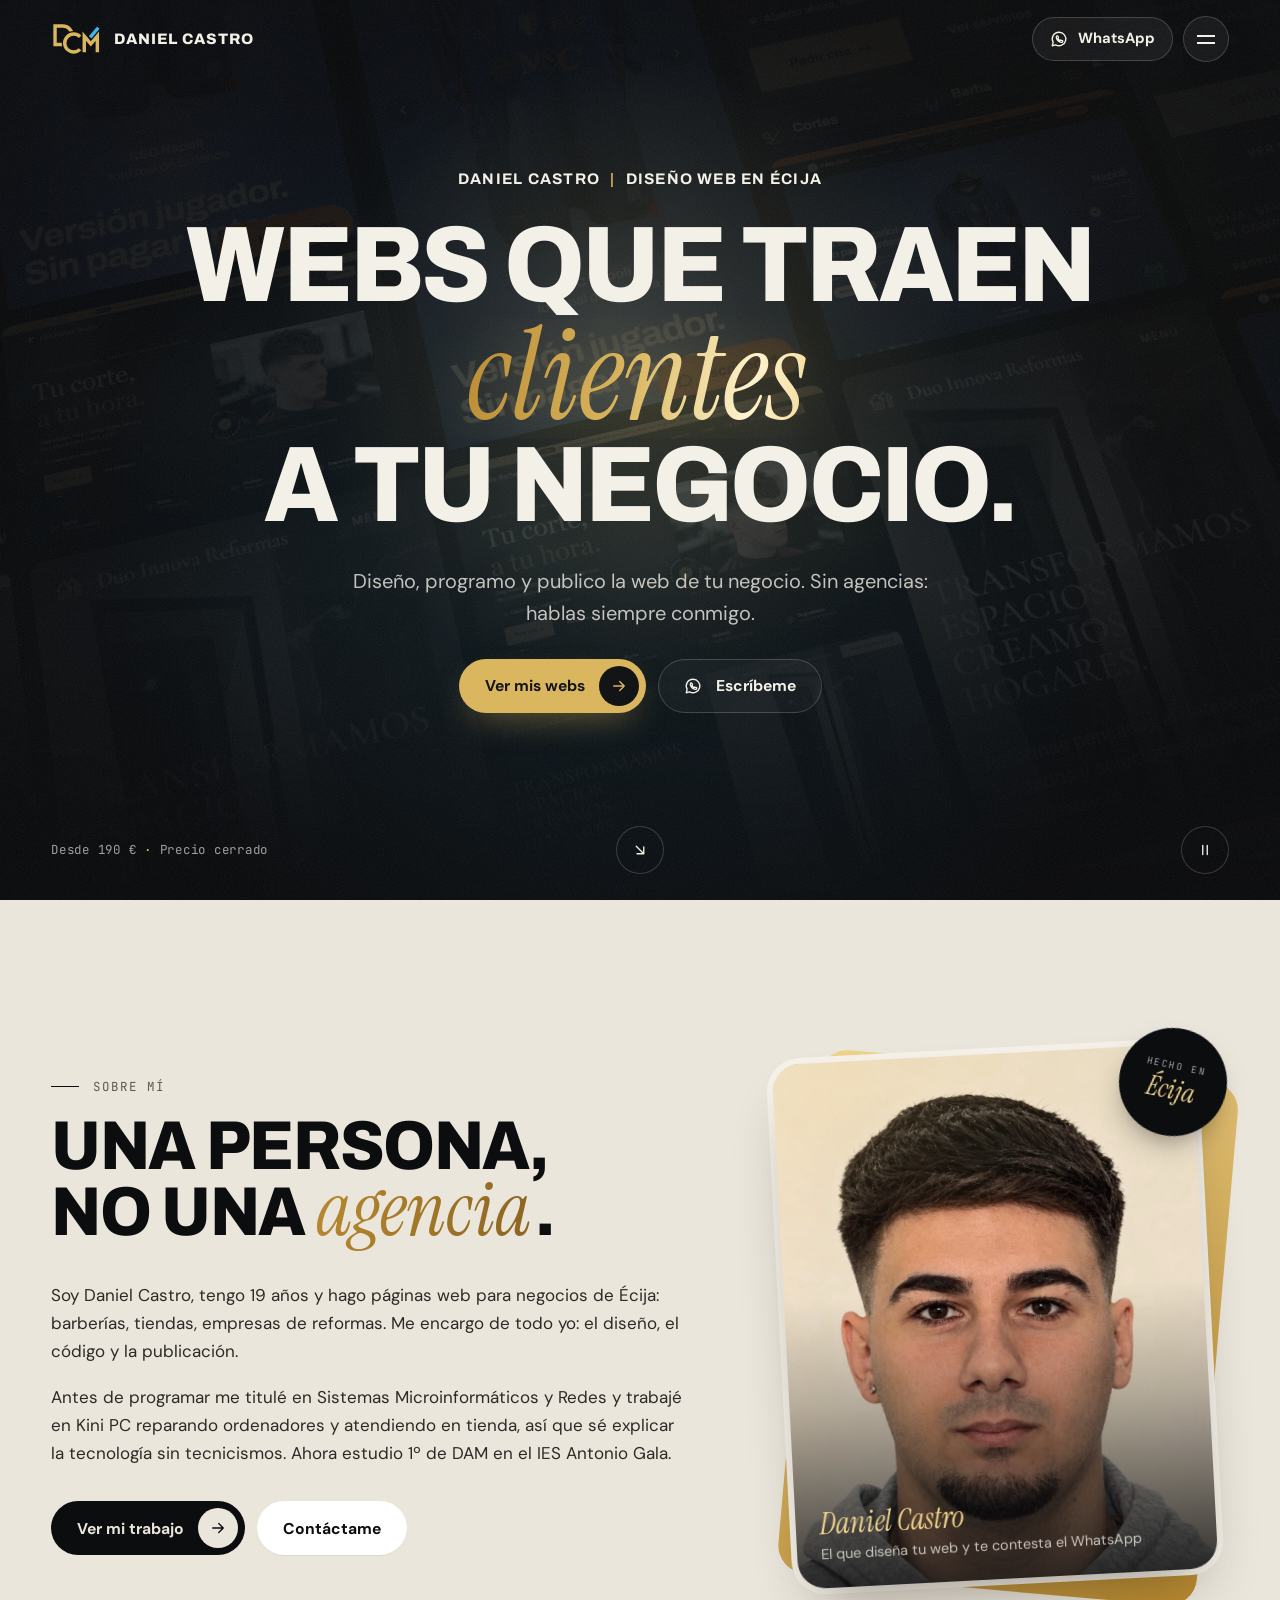
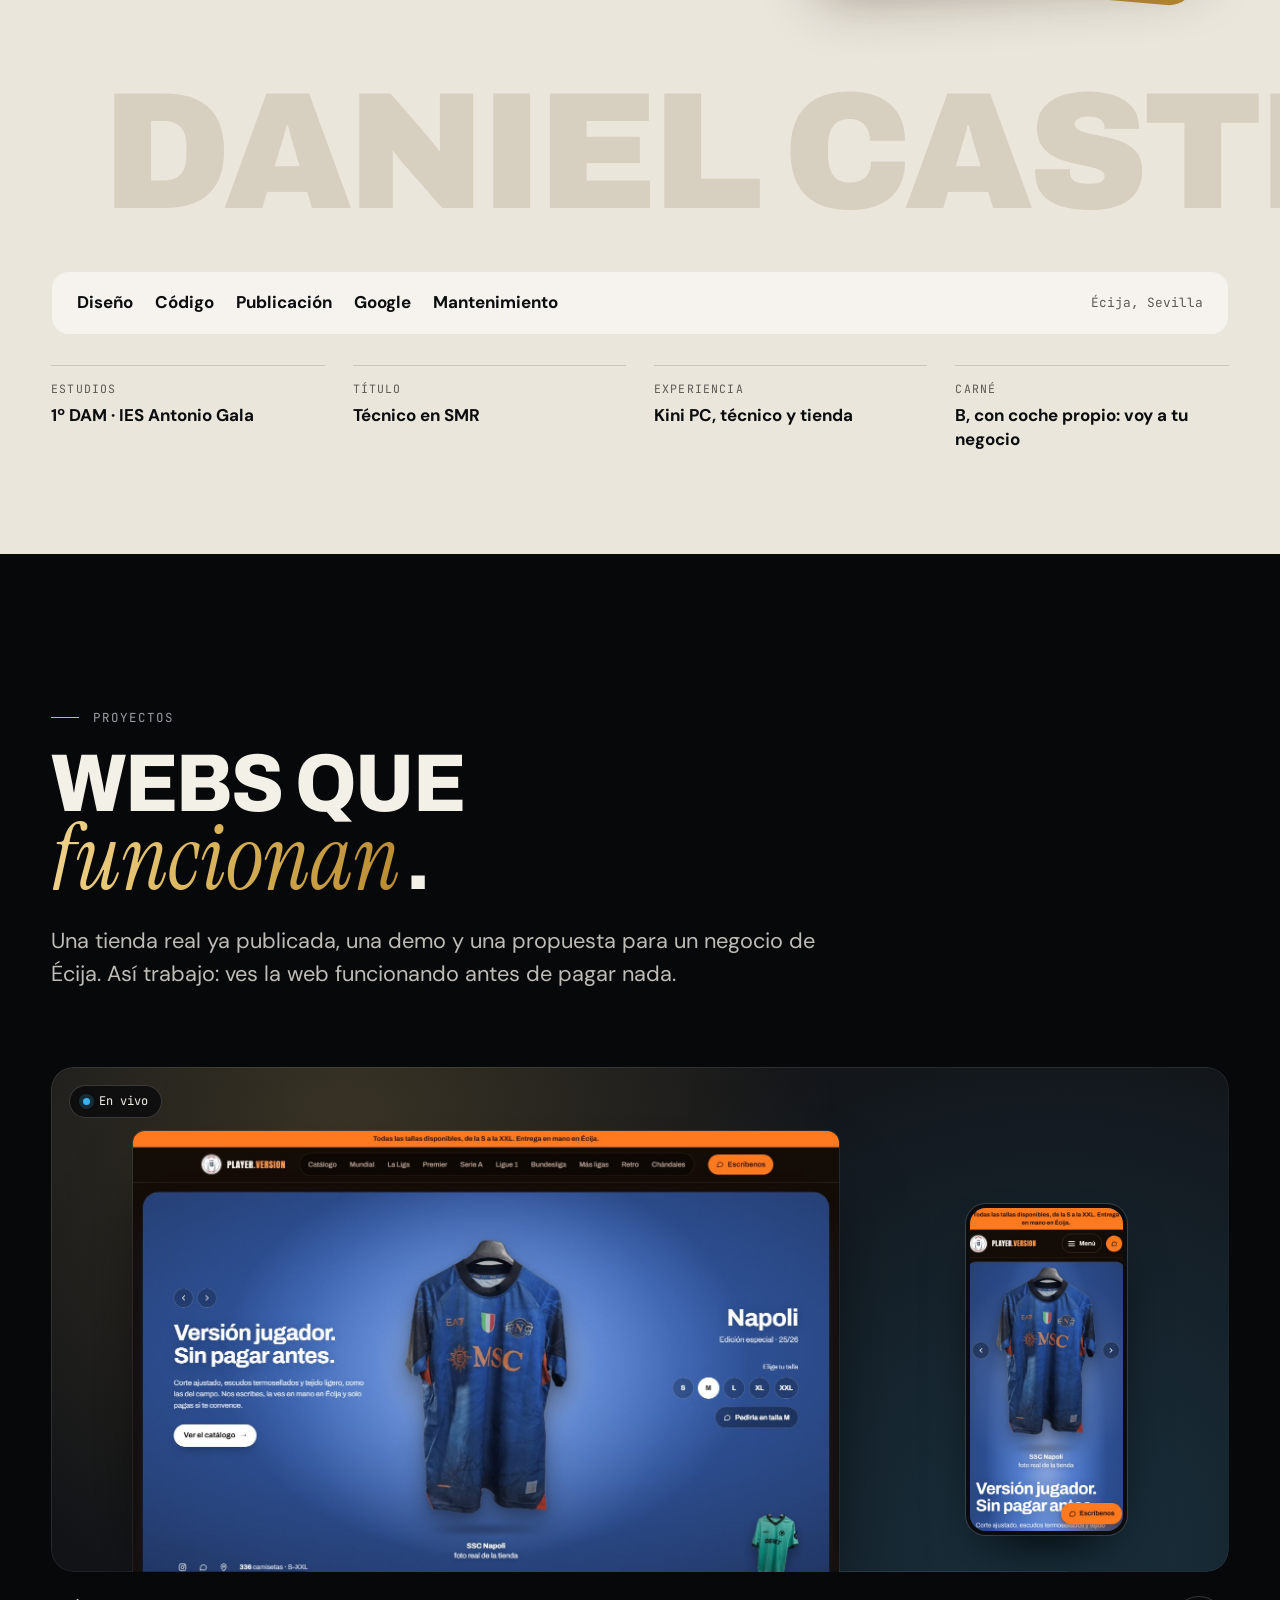
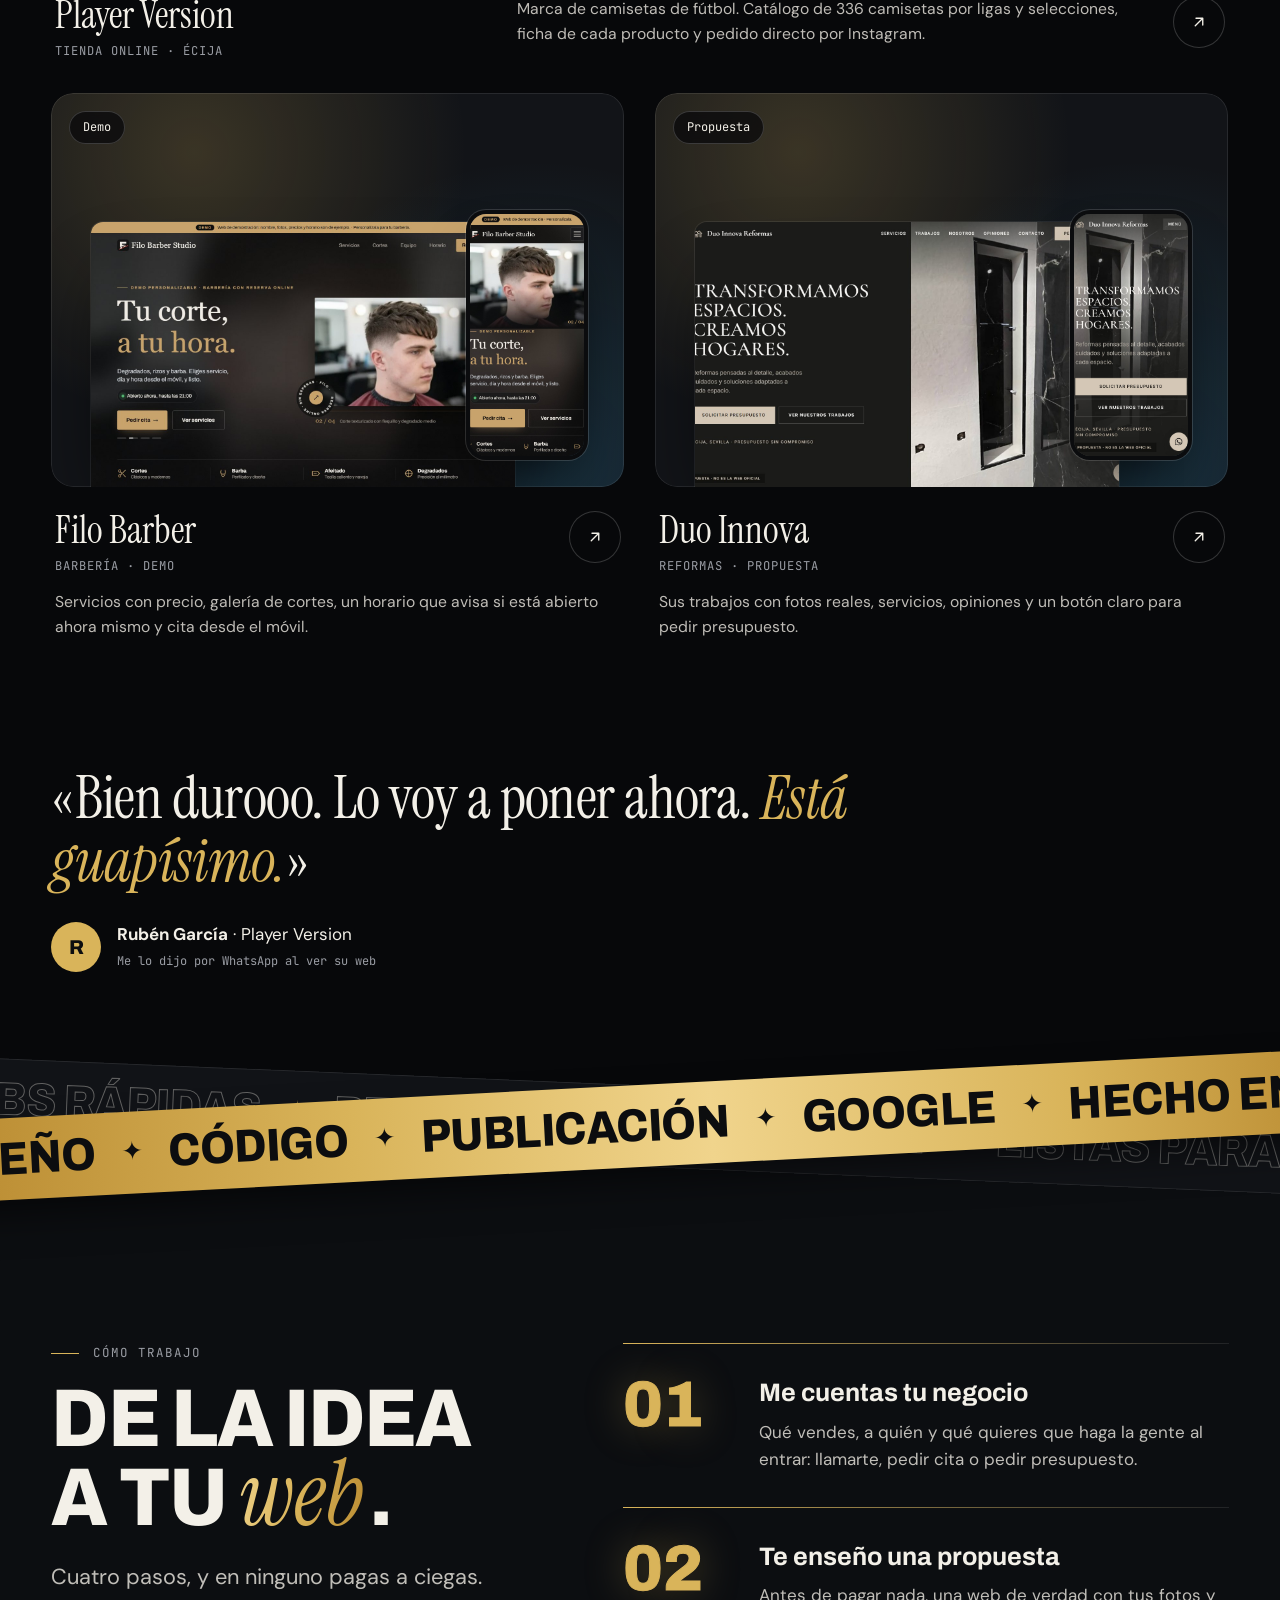
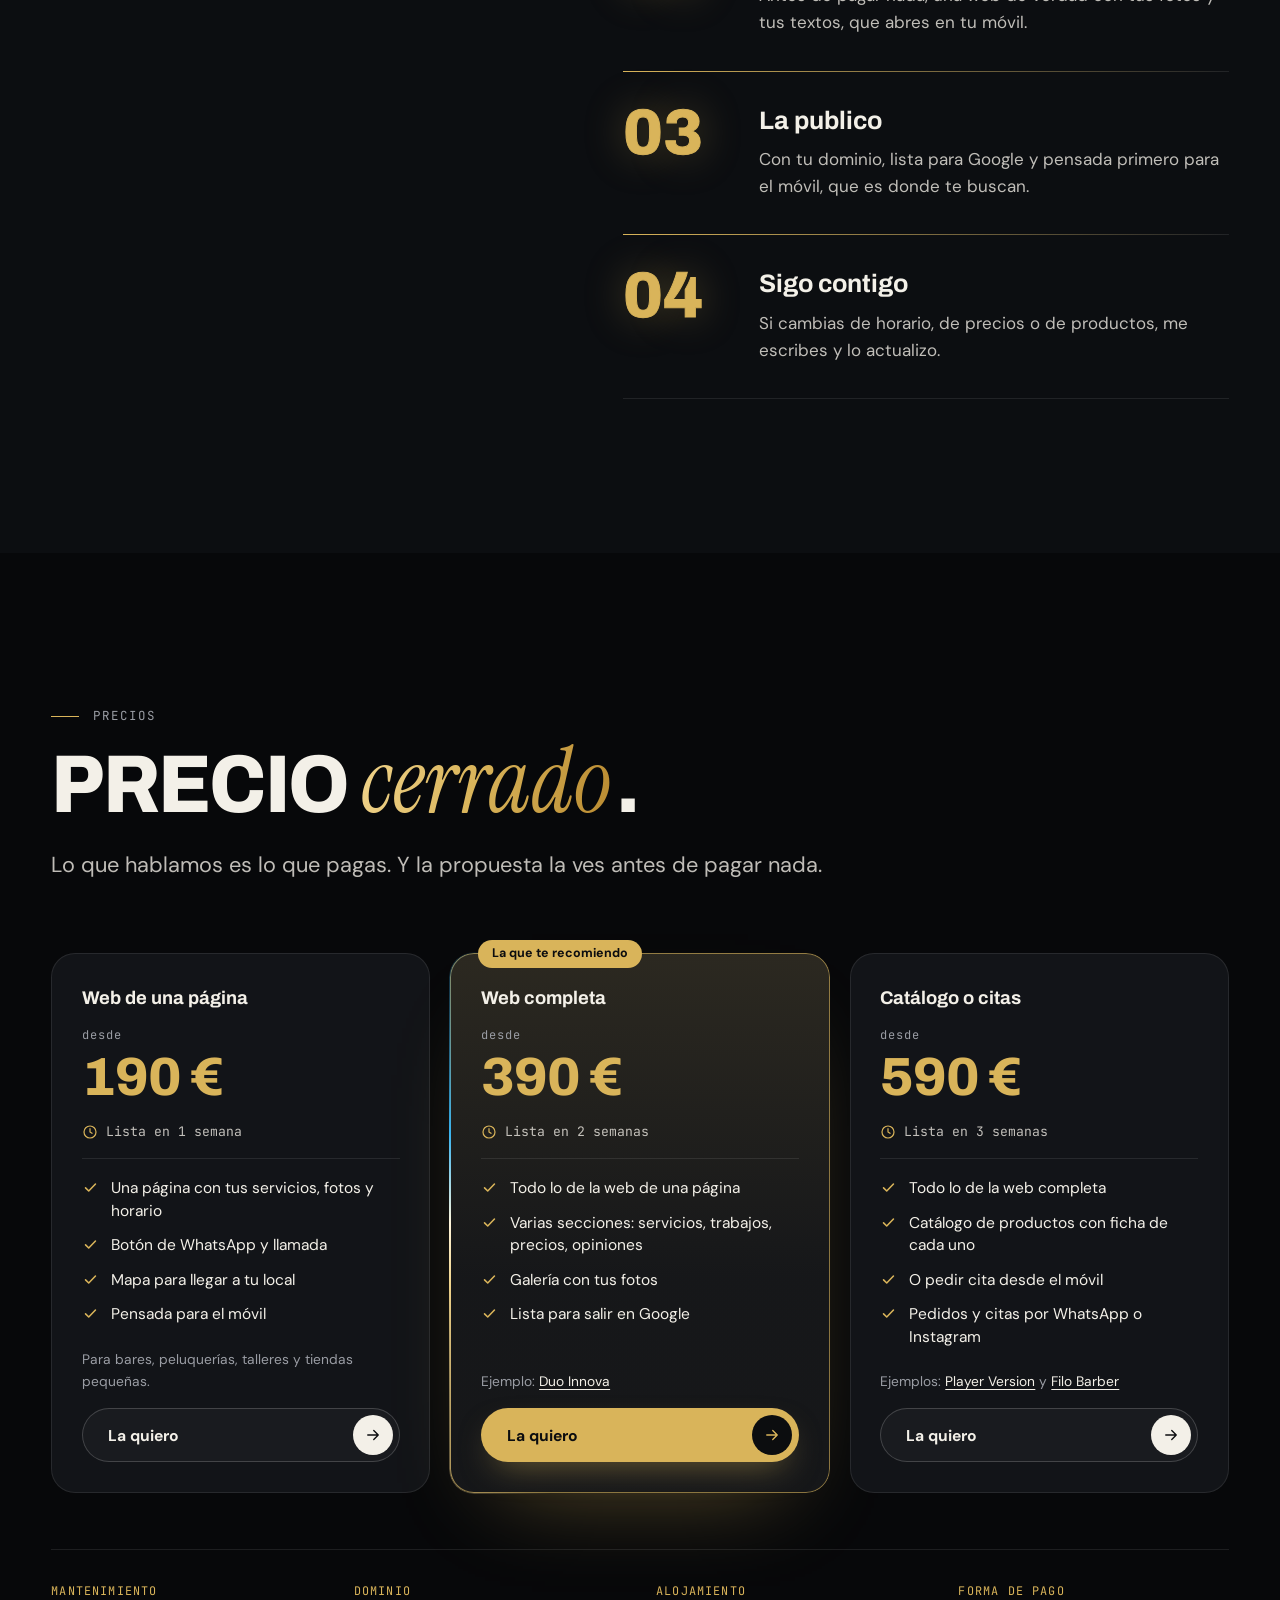
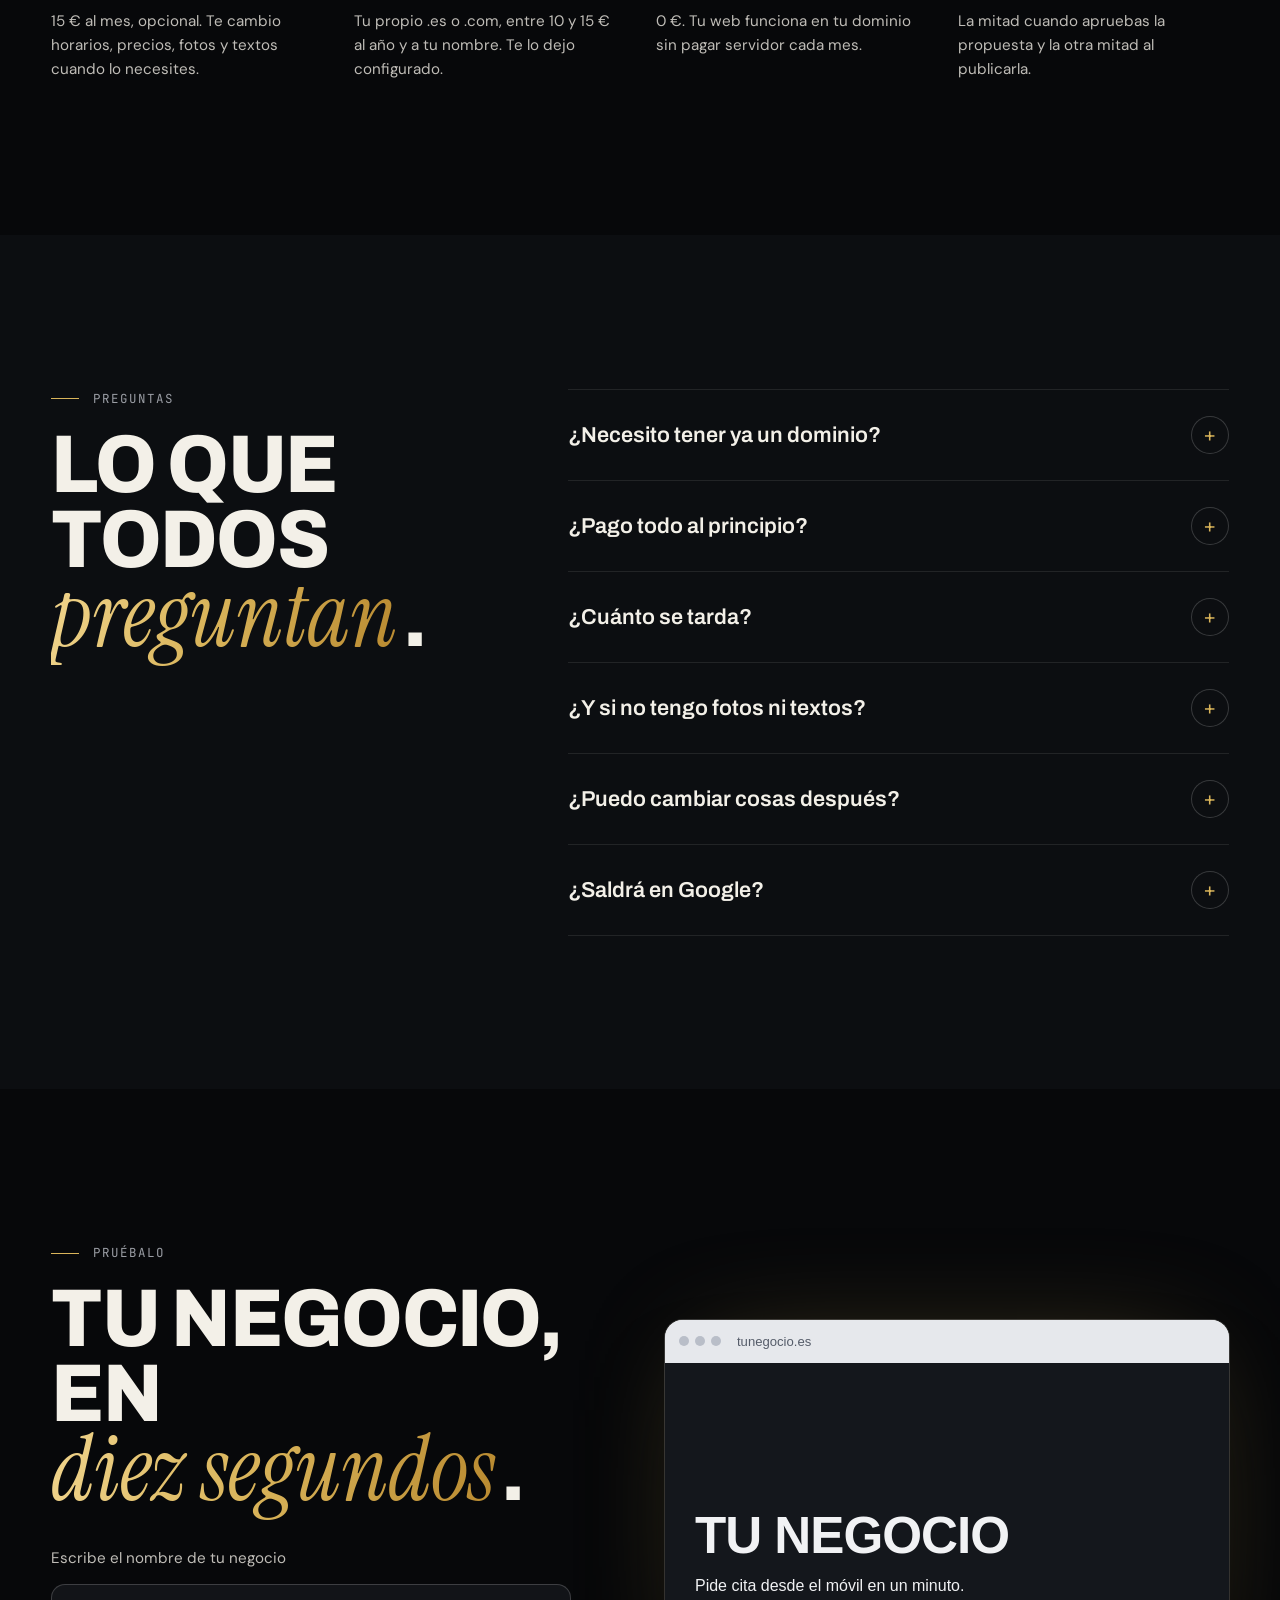
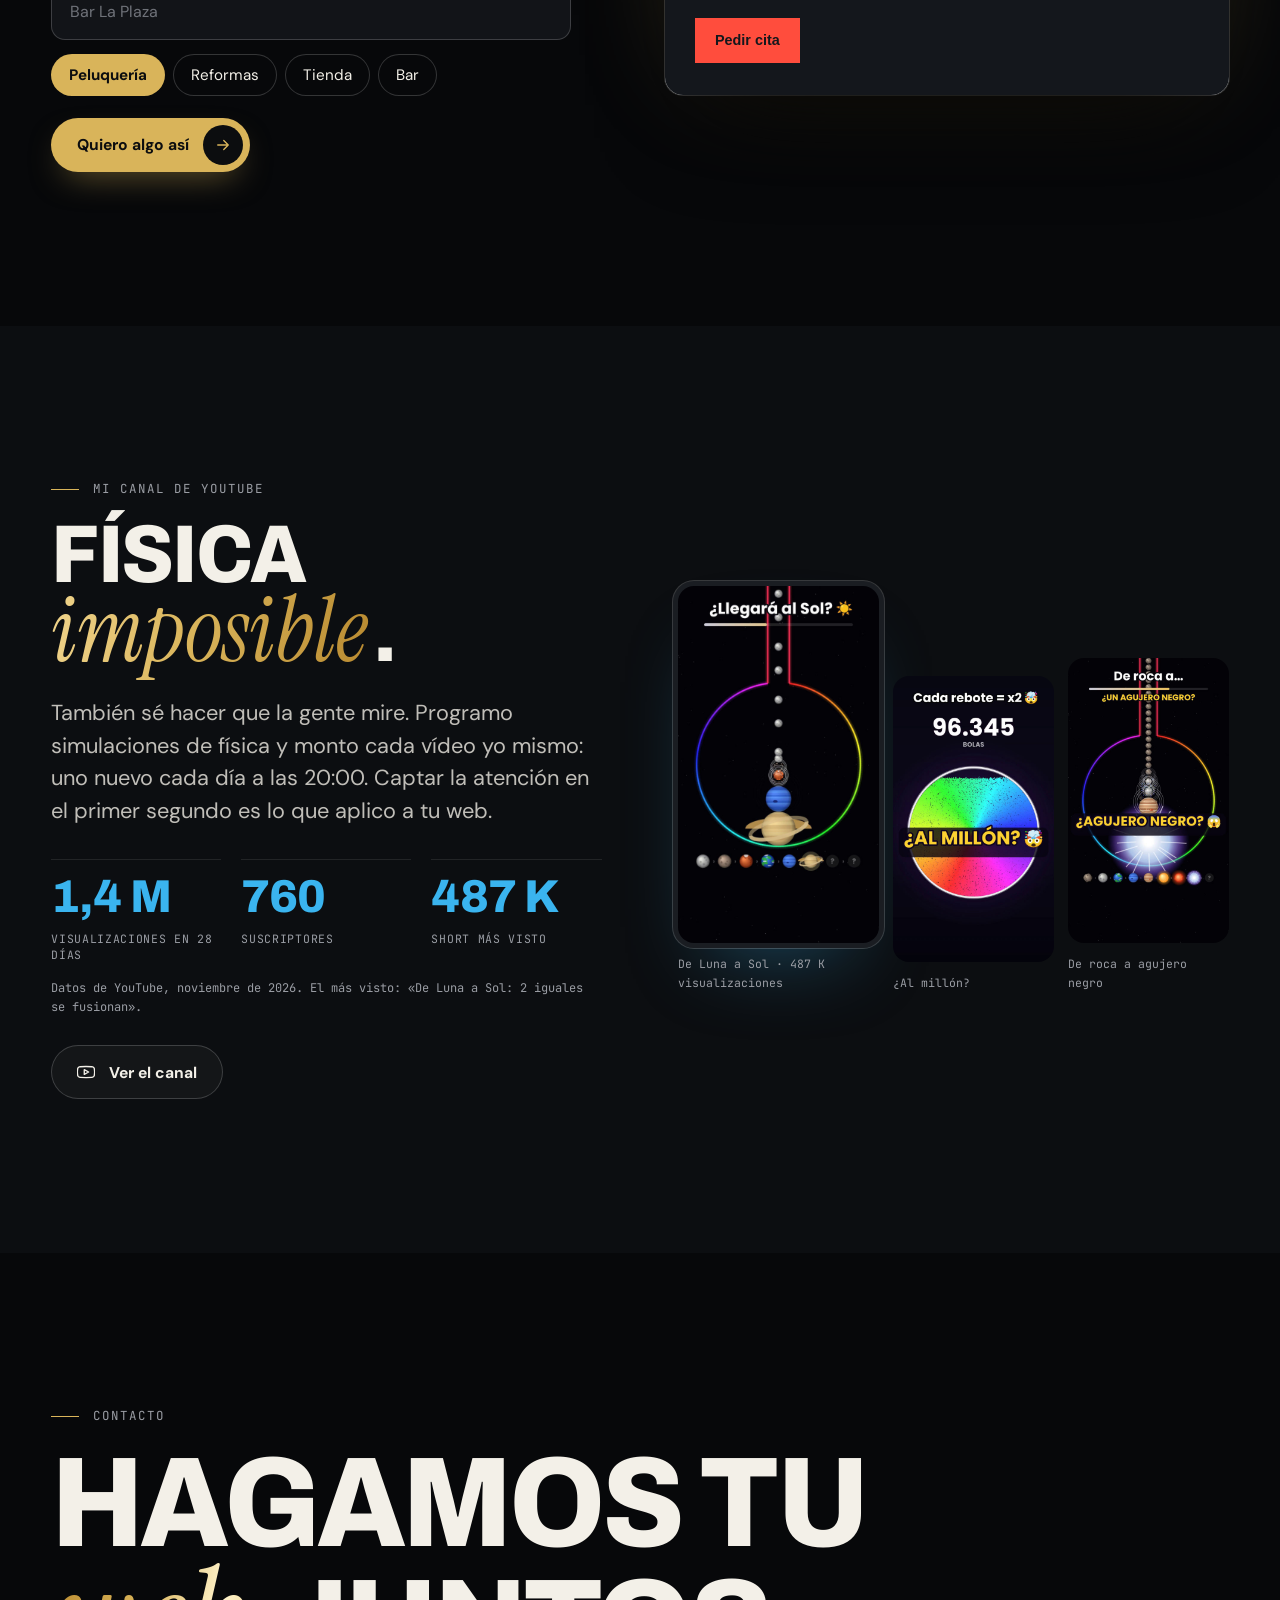
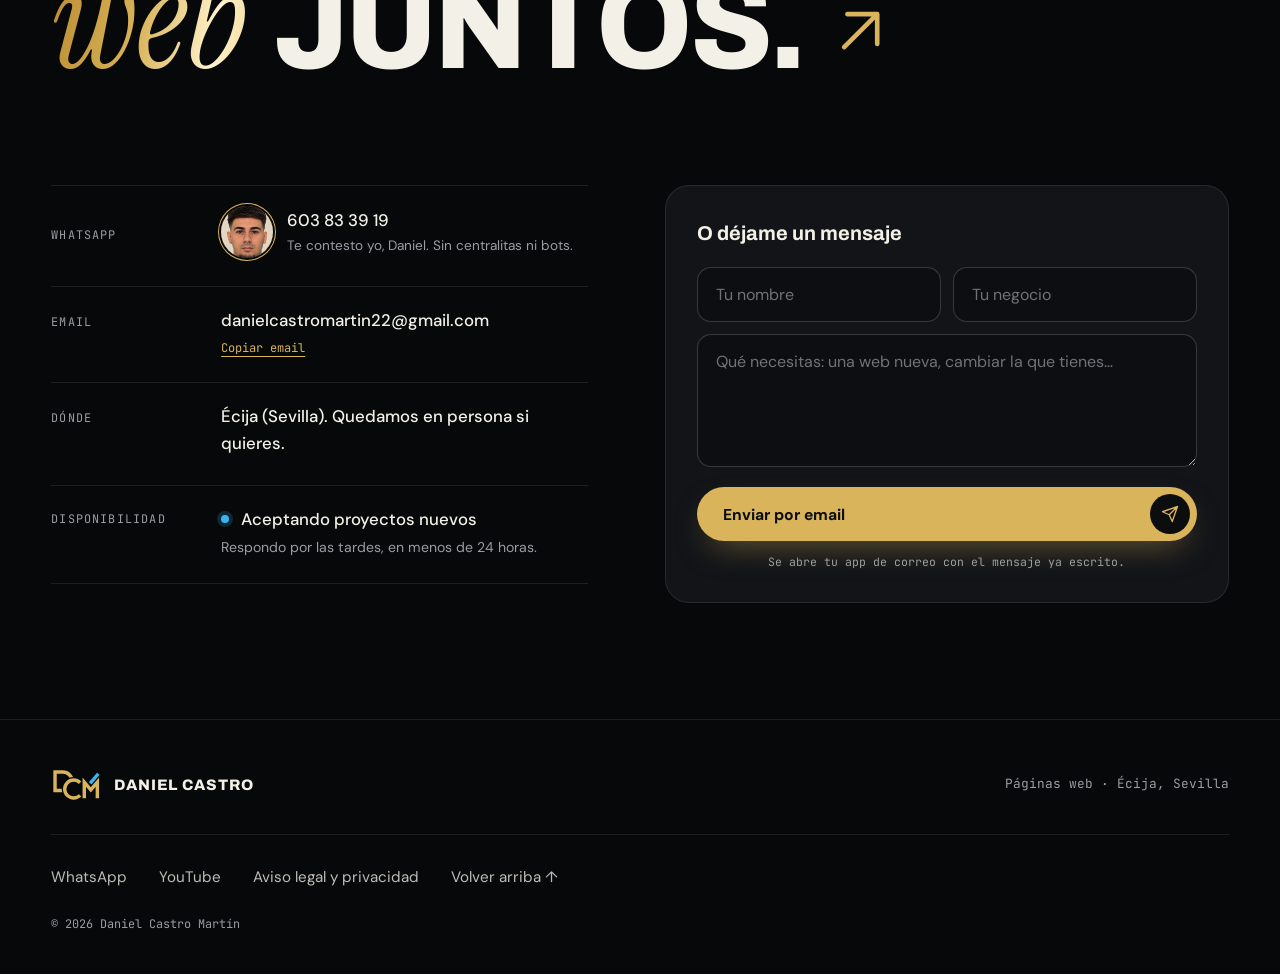
==== commit fff6d535: "Imagen de vista previa con dirección completa Co-Authored-By: Claude Opus 5.5 <noreply@anthropic.com" ====
--- a/index.html
+++ b/index.html
@@ -9,7 +9,10 @@
 <meta property="og:type" content="website">
 <meta property="og:title" content="Daniel Castro — Páginas web para negocios en Écija">
 <meta property="og:description" content="Diseño, programo y publico páginas web para negocios de Écija y alrededores.">
-<meta property="og:image" content="img/og.png">
+<meta property="og:url" content="https://danielcastromartin.github.io/">
+<meta property="og:image" content="https://danielcastromartin.github.io/img/og.png">
+<meta name="twitter:card" content="summary_large_image">
+<link rel="canonical" href="https://danielcastromartin.github.io/">
 <meta property="og:image:width" content="1200">
 <meta property="og:image:height" content="630">
 <link rel="icon" href="img/favicon.svg" type="image/svg+xml">
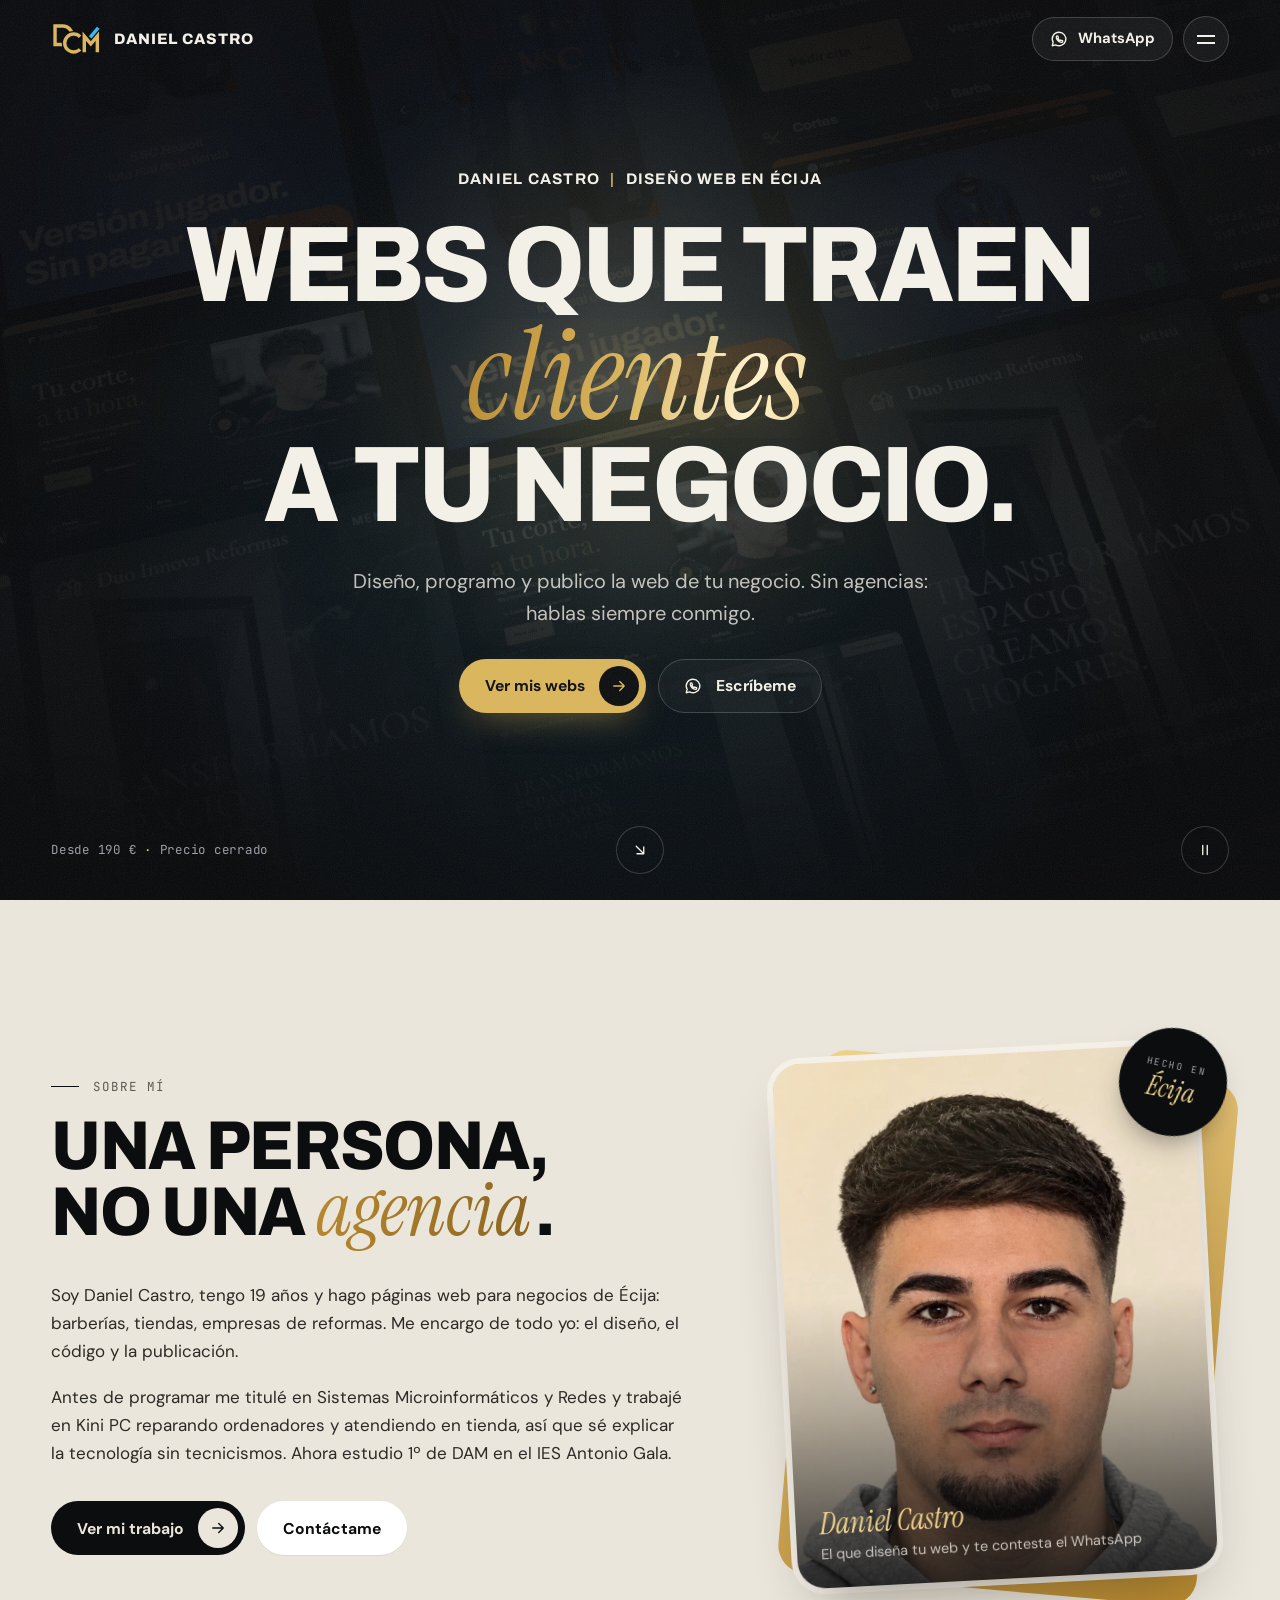
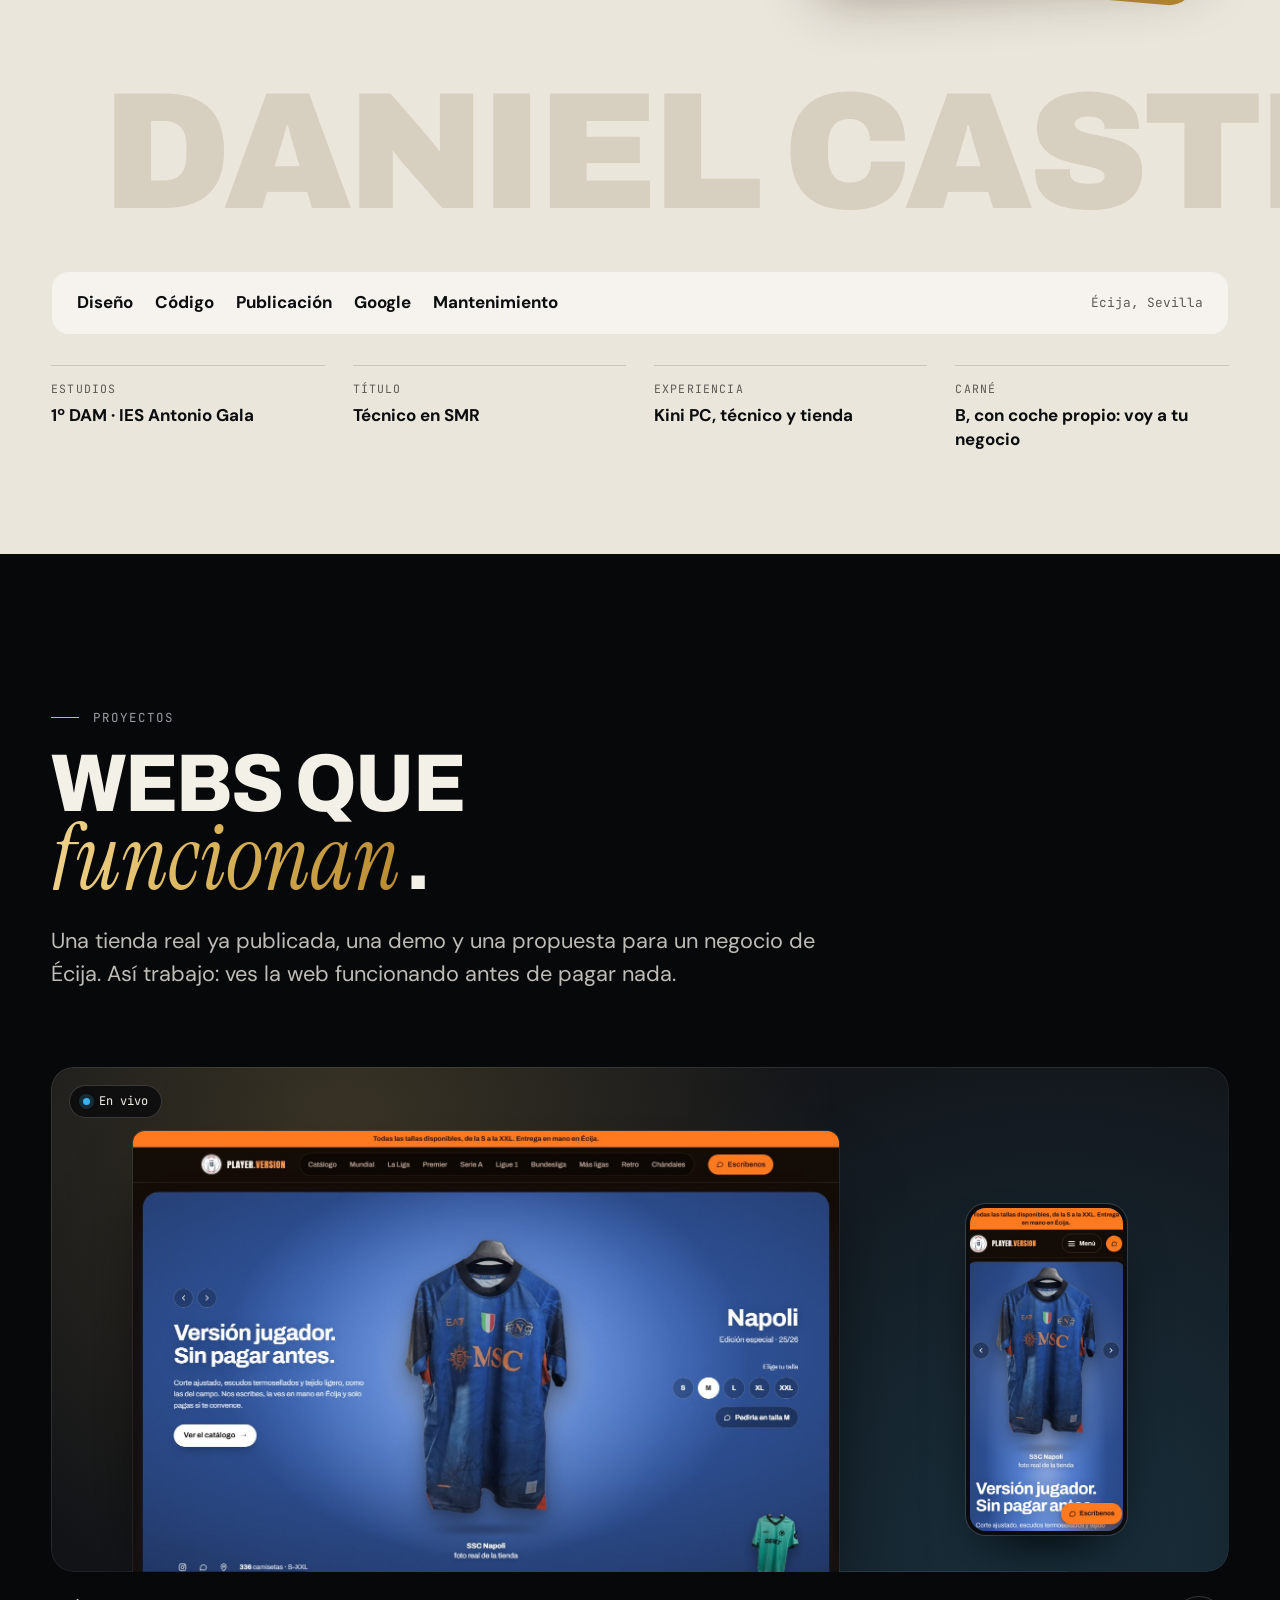
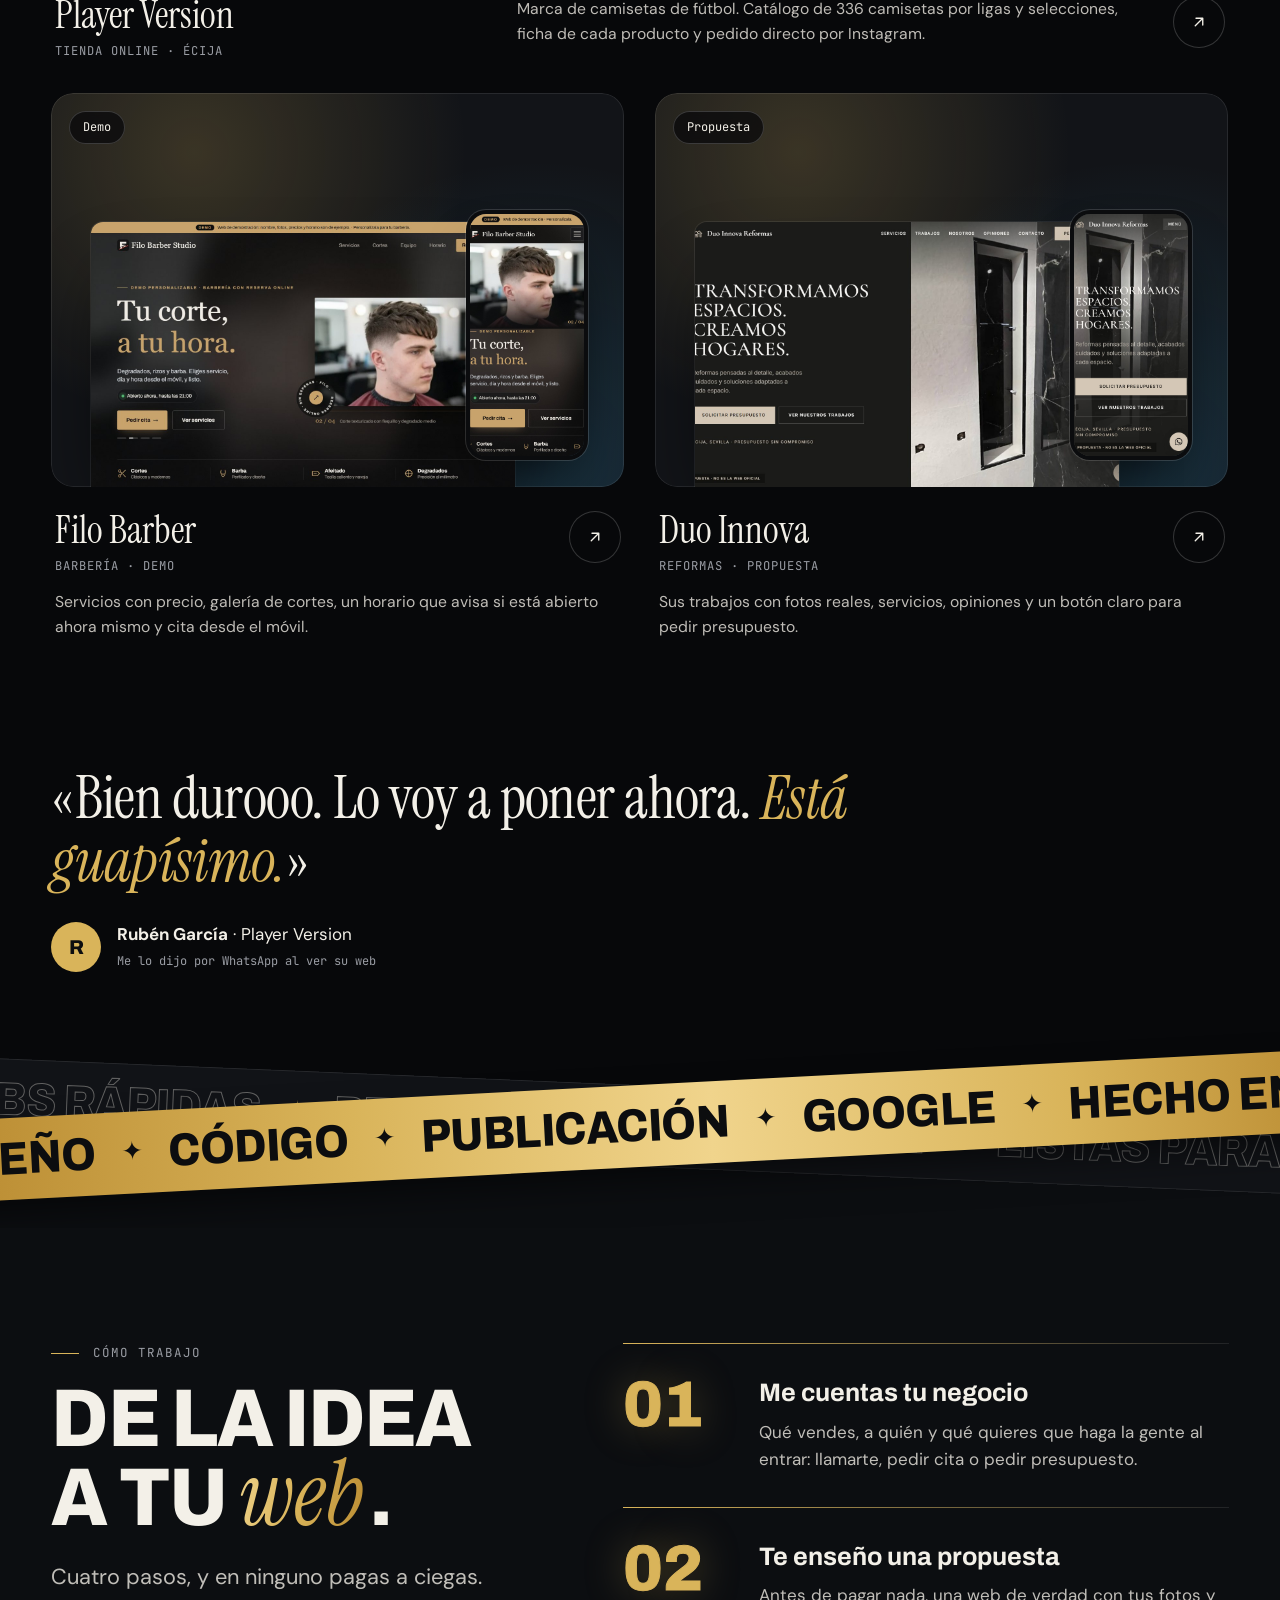
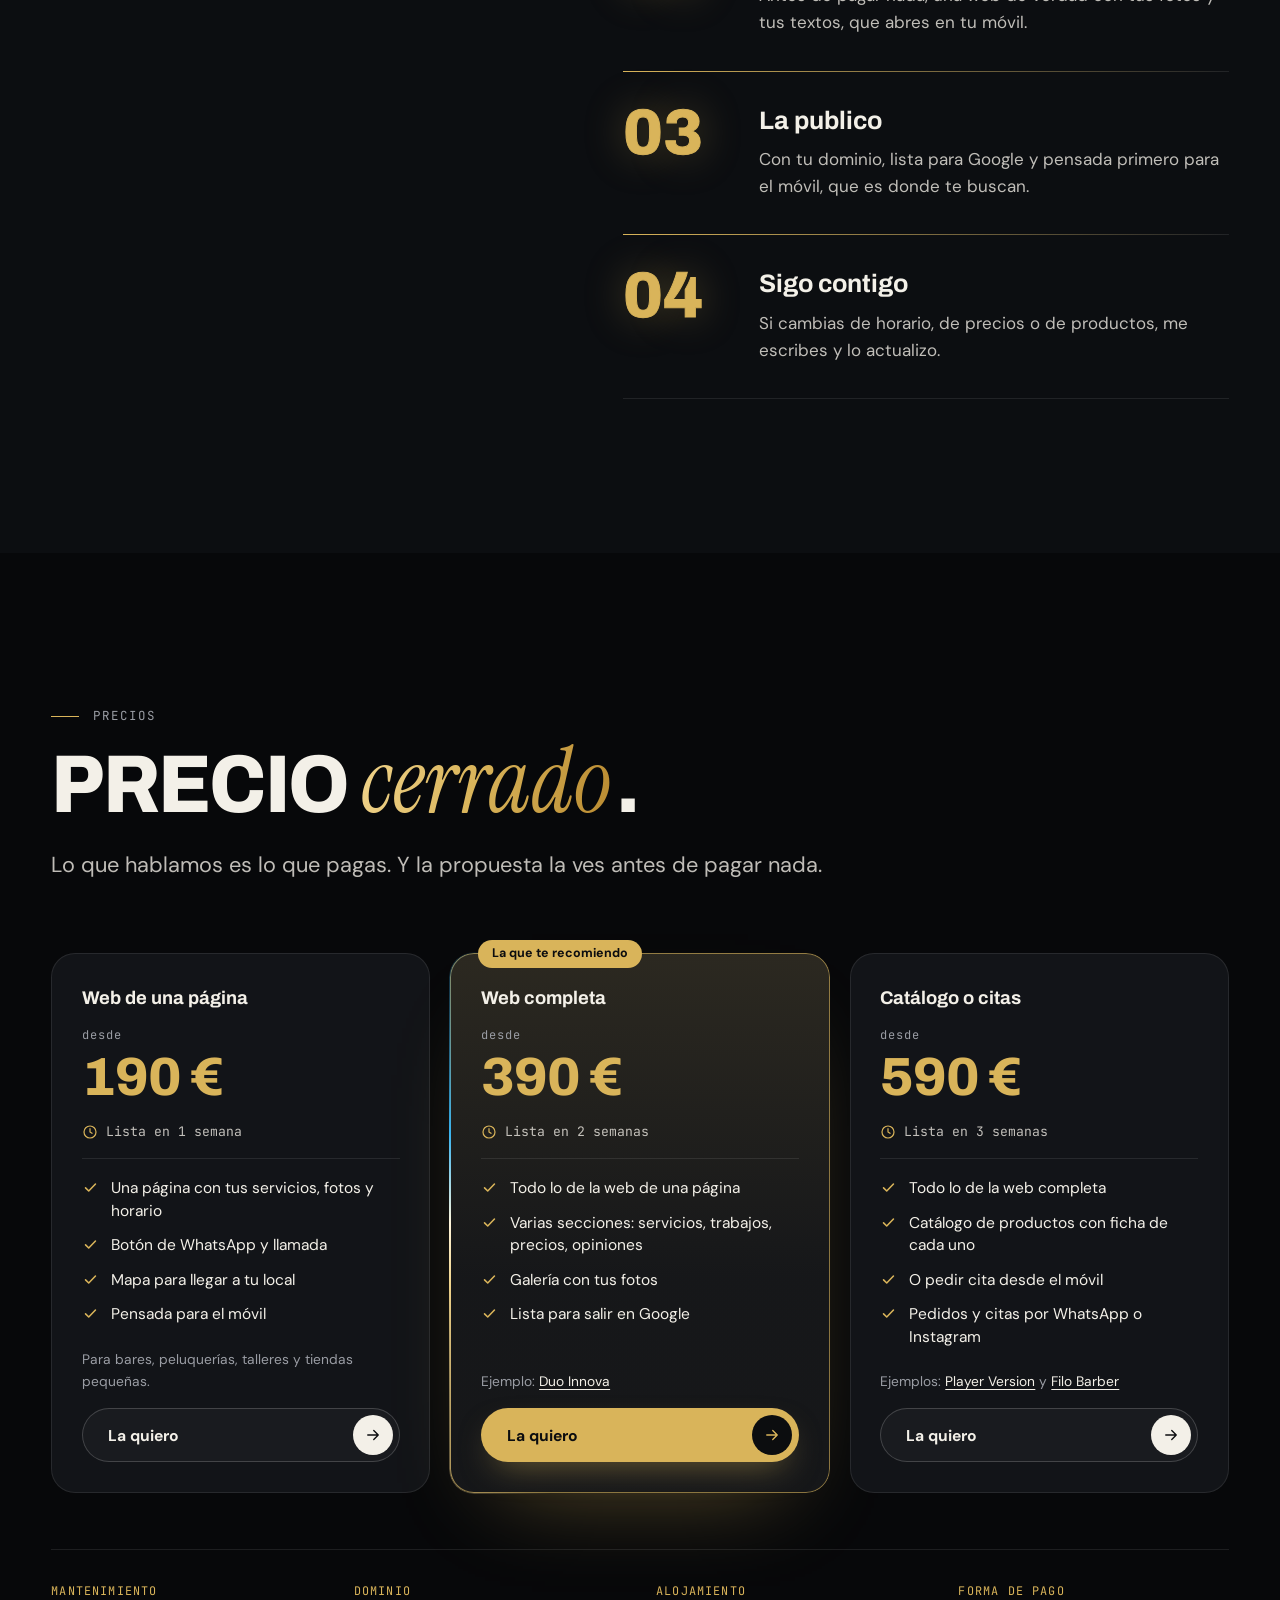
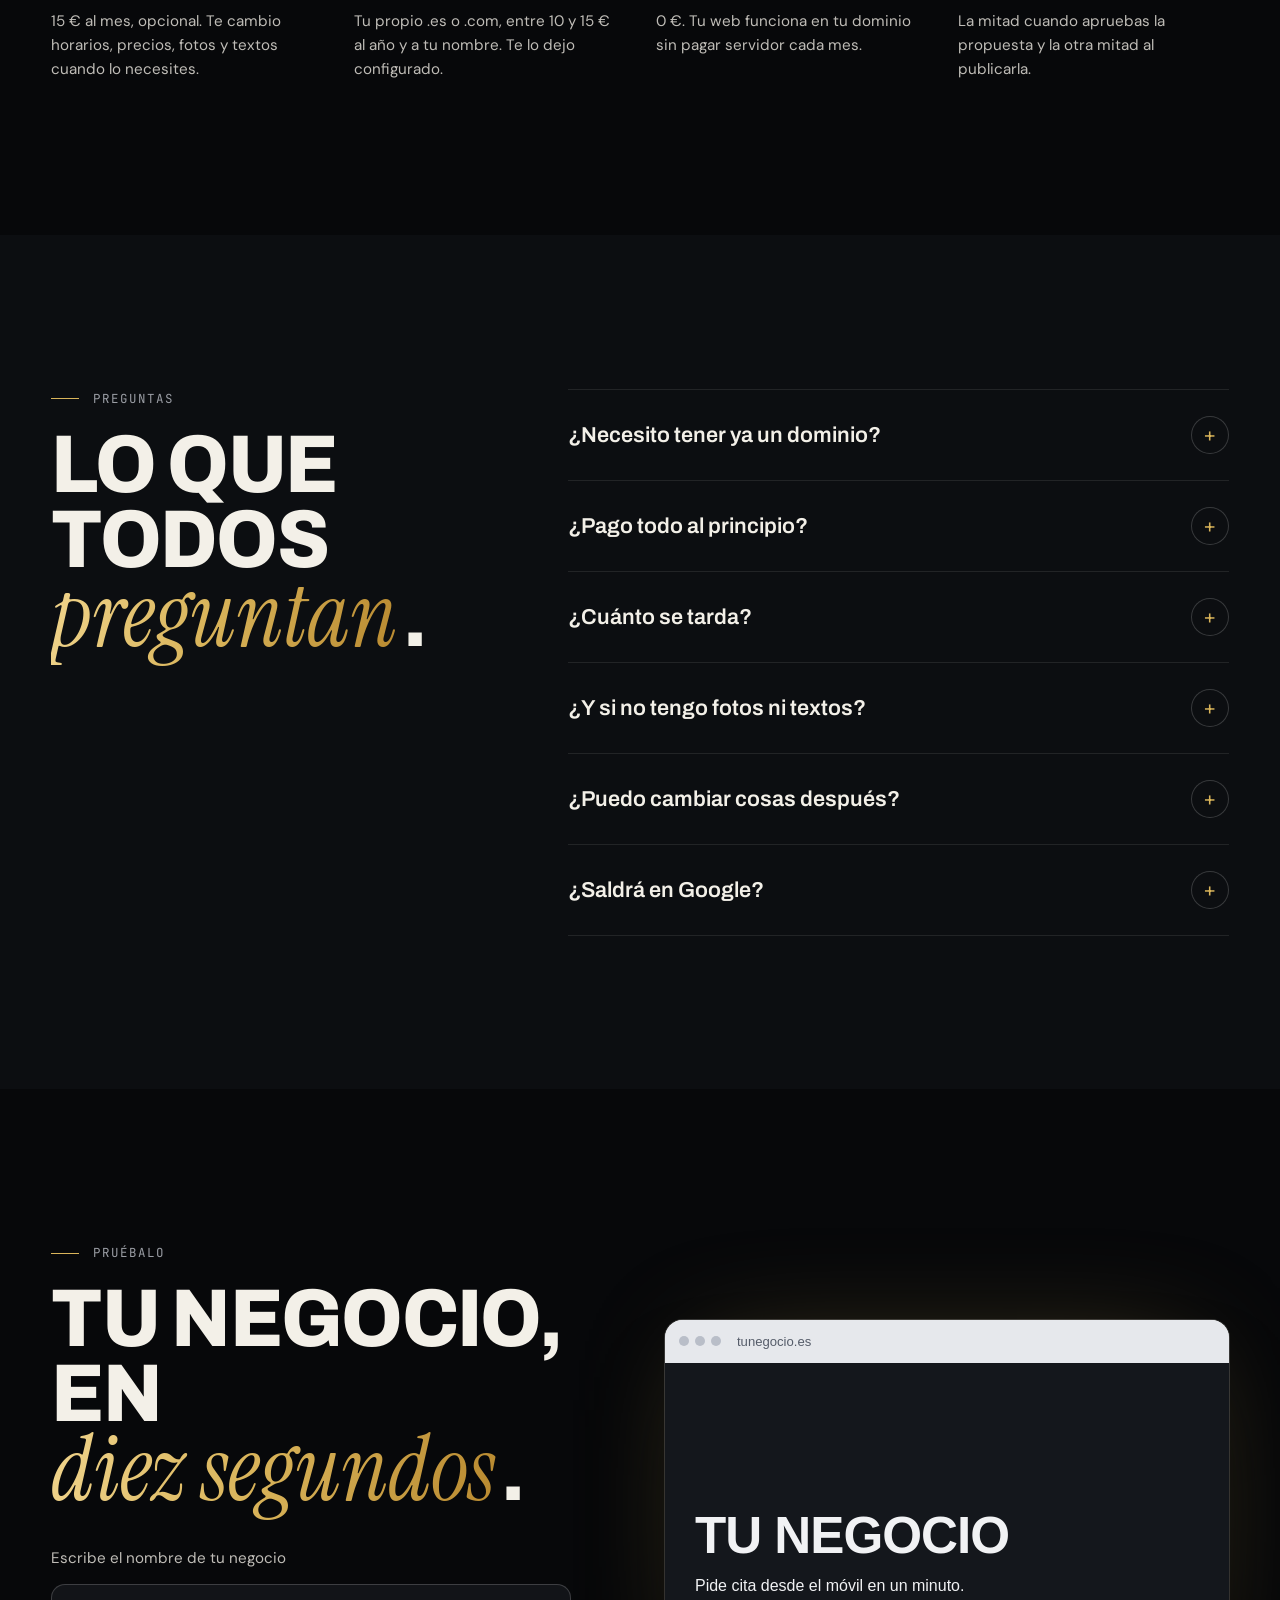
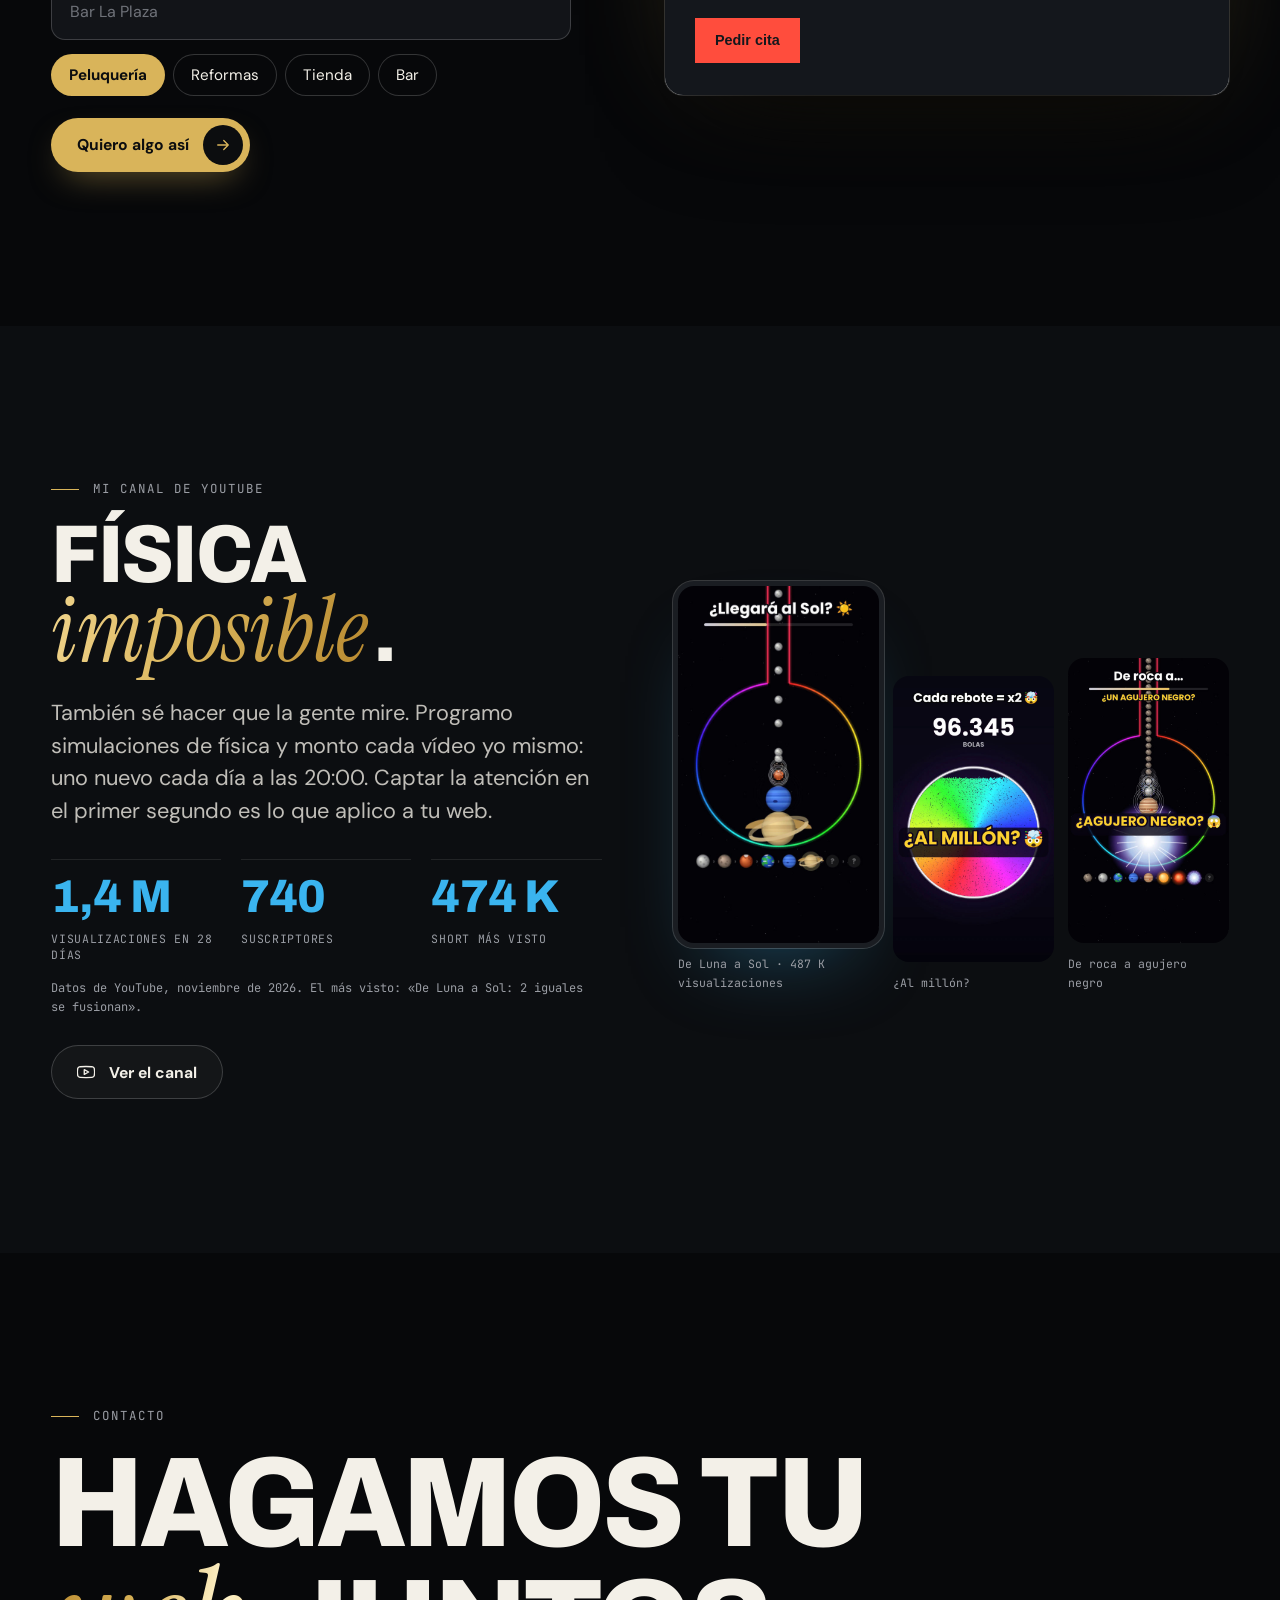
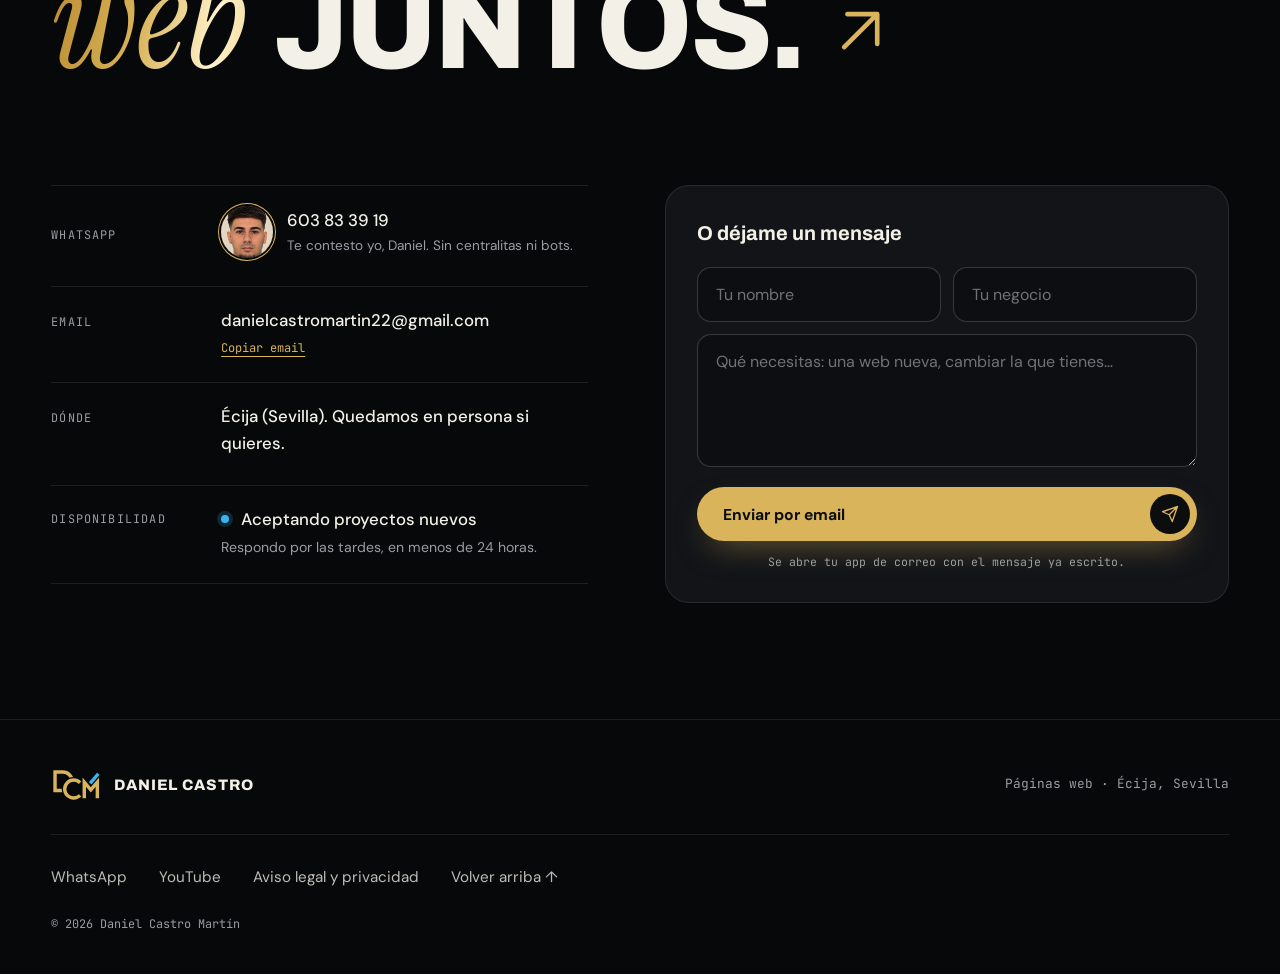
==== commit 40ffa8f6: "Versión en los enlaces de CSS y JS para saltar la caché Co-Authored-By: Claude Opus 5.5 <noreply@ant" ====
--- a/index.html
+++ b/index.html
@@ -35,7 +35,7 @@
 <link rel="preconnect" href="https://fonts.googleapis.com">
 <link rel="preconnect" href="https://fonts.gstatic.com" crossorigin>
 <link href="https://fonts.googleapis.com/css2?family=Archivo:wdth,wght@62..125,400..900&family=DM+Sans:opsz,wght@9..40,400;9..40,500;9..40,700&family=Instrument+Serif:ital@0;1&family=JetBrains+Mono:wght@400;500&display=swap" rel="stylesheet">
-<link rel="stylesheet" href="css/styles.css">
+<link rel="stylesheet" href="css/styles.css?v=2">
 <script>(function(d){d.classList.add('js');try{if(!sessionStorage.getItem('dcm-intro')&&!matchMedia('(prefers-reduced-motion: reduce)').matches){d.classList.add('has-intro');sessionStorage.setItem('dcm-intro','1')}}catch(e){}})(document.documentElement)</script>
 </head>
 <body>
@@ -452,6 +452,6 @@
 
 <a class="wa-float" href="https://wa.me/34603833919?text=Hola%20Daniel%2C%20he%20visto%20tu%20web%20y%20quiero%20informaci%C3%B3n%20sobre%20una%20p%C3%A1gina%20web." target="_blank" rel="noopener" aria-label="Escríbeme por WhatsApp"><svg class="ico"><use href="#i-wa"/></svg><span>WhatsApp</span></a>
 
-<script src="js/main.js"></script>
+<script src="js/main.js?v=2"></script>
 </body>
 </html>
--- a/css/styles.css
+++ b/css/styles.css
@@ -597,13 +597,13 @@
 
 /* grano de película sobre toda la página */
 body::after {
-  content: ""; position: fixed; inset: -60px; z-index: 95; pointer-events: none; opacity: 0.07;
+  content: ""; position: fixed; inset: 0; z-index: 95; pointer-events: none; opacity: 0.07;
   background-image: url("data:image/svg+xml,%3Csvg xmlns='http://www.w3.org/2000/svg' width='180' height='180'%3E%3Cfilter id='n'%3E%3CfeTurbulence type='fractalNoise' baseFrequency='.85' numOctaves='3' stitchTiles='stitch'/%3E%3CfeColorMatrix values='0 0 0 0 1 0 0 0 0 1 0 0 0 0 1 0 0 0 .9 0'/%3E%3C/filter%3E%3Crect width='100%25' height='100%25' filter='url(%23n)'/%3E%3C/svg%3E");
   animation: grain 900ms steps(5) infinite;
 }
 @keyframes grain {
-  0% { transform: translate(0, 0); } 20% { transform: translate(-18px, 12px); } 40% { transform: translate(14px, -20px); }
-  60% { transform: translate(-10px, -8px); } 80% { transform: translate(20px, 16px); } 100% { transform: translate(0, 0); }
+  0% { background-position: 0 0; } 20% { background-position: -18px 12px; } 40% { background-position: 14px -20px; }
+  60% { background-position: -10px -8px; } 80% { background-position: 20px 16px; } 100% { background-position: 0 0; }
 }
 
 /* telón de entrada (solo la primera visita de la sesión) */
@@ -708,7 +708,7 @@
 .js .work-card.reveal.is-in:hover .work-phone { transform: translateY(-16px) rotate(-2deg); transition-delay: 0s; }
 
 /* cinta animada entre secciones */
-.ticker { --th: clamp(150px, 16vw, 230px); position: relative; z-index: 3; height: var(--th); margin: calc(var(--th) / -2) 0; display: grid; align-content: center; pointer-events: none; }
+.ticker { --th: clamp(150px, 16vw, 230px); position: relative; z-index: 3; height: var(--th); margin: calc(var(--th) / -2) 0; display: grid; align-content: center; pointer-events: none; overflow: hidden; }
 .ticker-row { grid-area: 1 / 1; width: 112%; margin-left: -6%; overflow: hidden; }
 .ticker-row--gold { transform: rotate(-3deg); background: linear-gradient(90deg, var(--gold-3), var(--gold) 30%, var(--gold-2) 55%, var(--gold) 80%, var(--gold-3)); color: var(--paper-ink); box-shadow: 0 20px 50px -20px rgba(0, 0, 0, 0.9); }
 .ticker-row--ghost { transform: rotate(2.4deg); background: #111317; color: transparent; -webkit-text-stroke: 1px rgba(243, 240, 232, 0.35); box-shadow: inset 0 0 0 1px var(--line); }
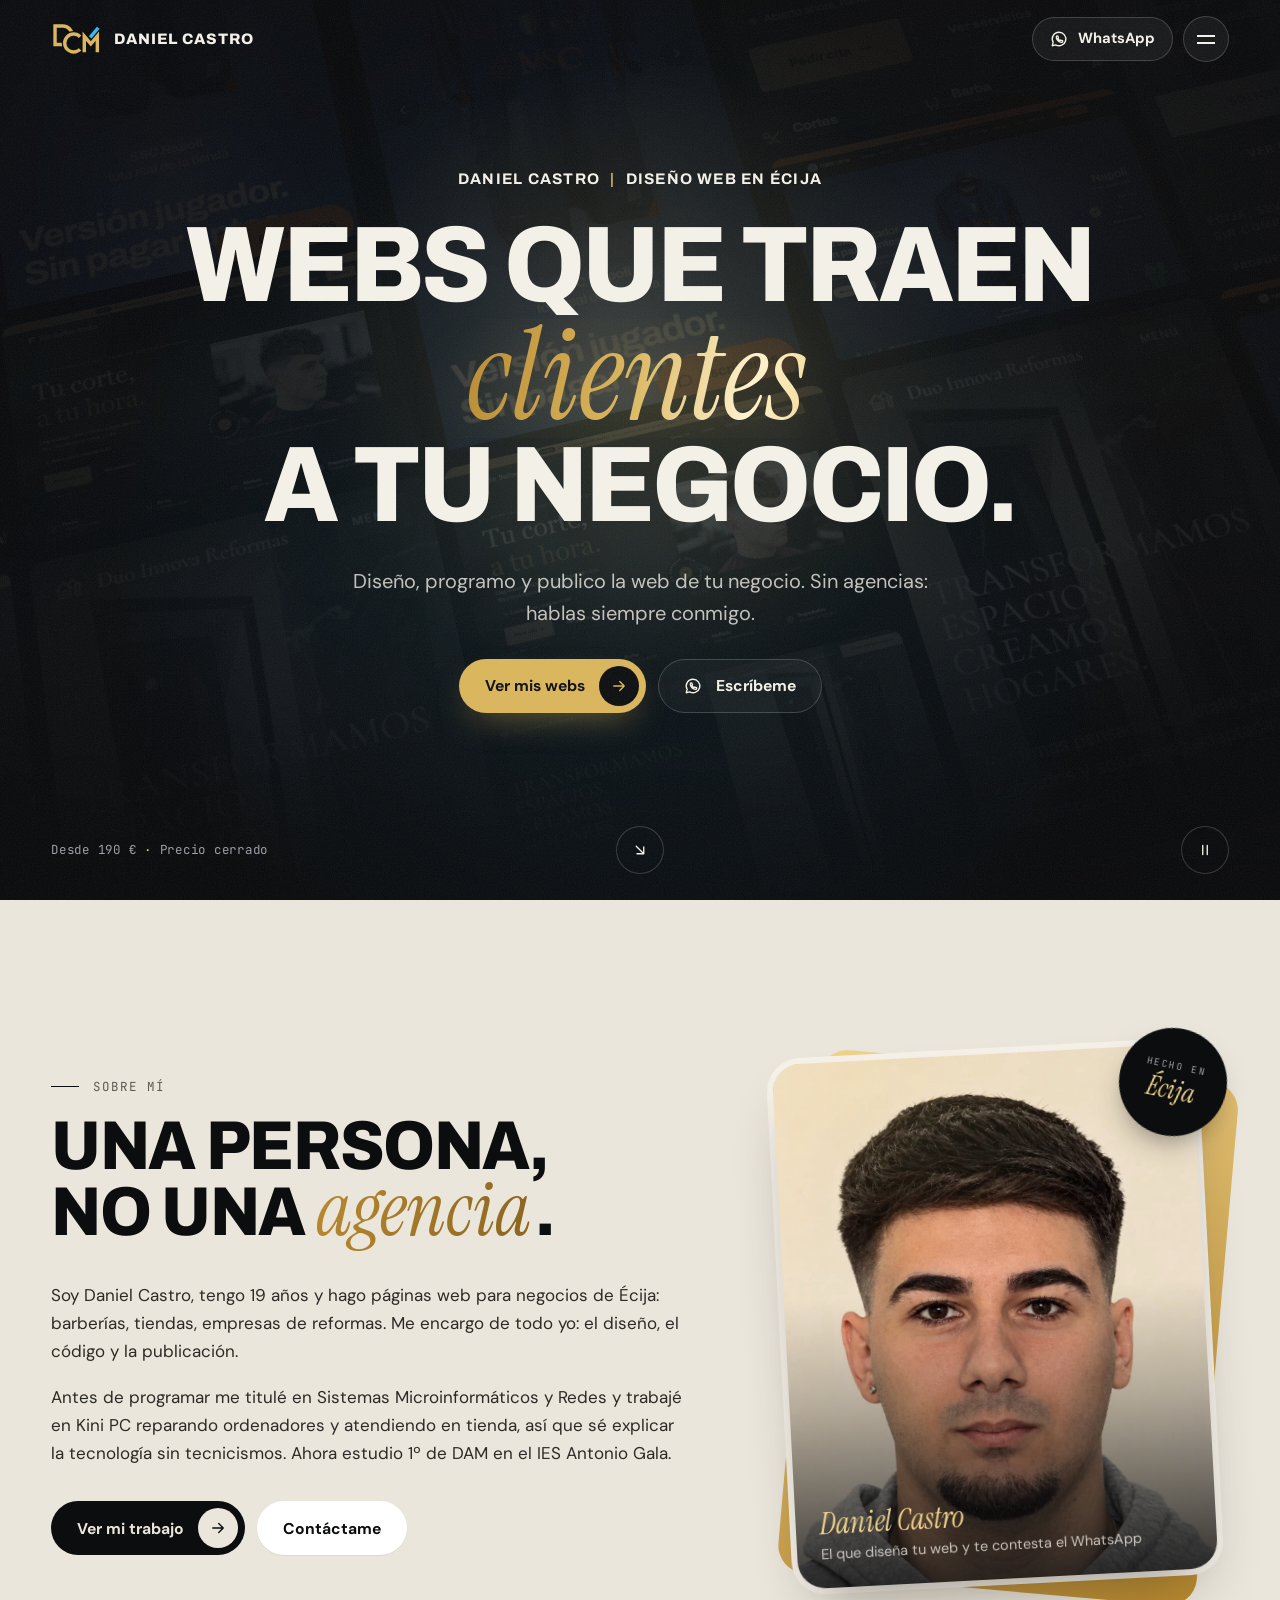
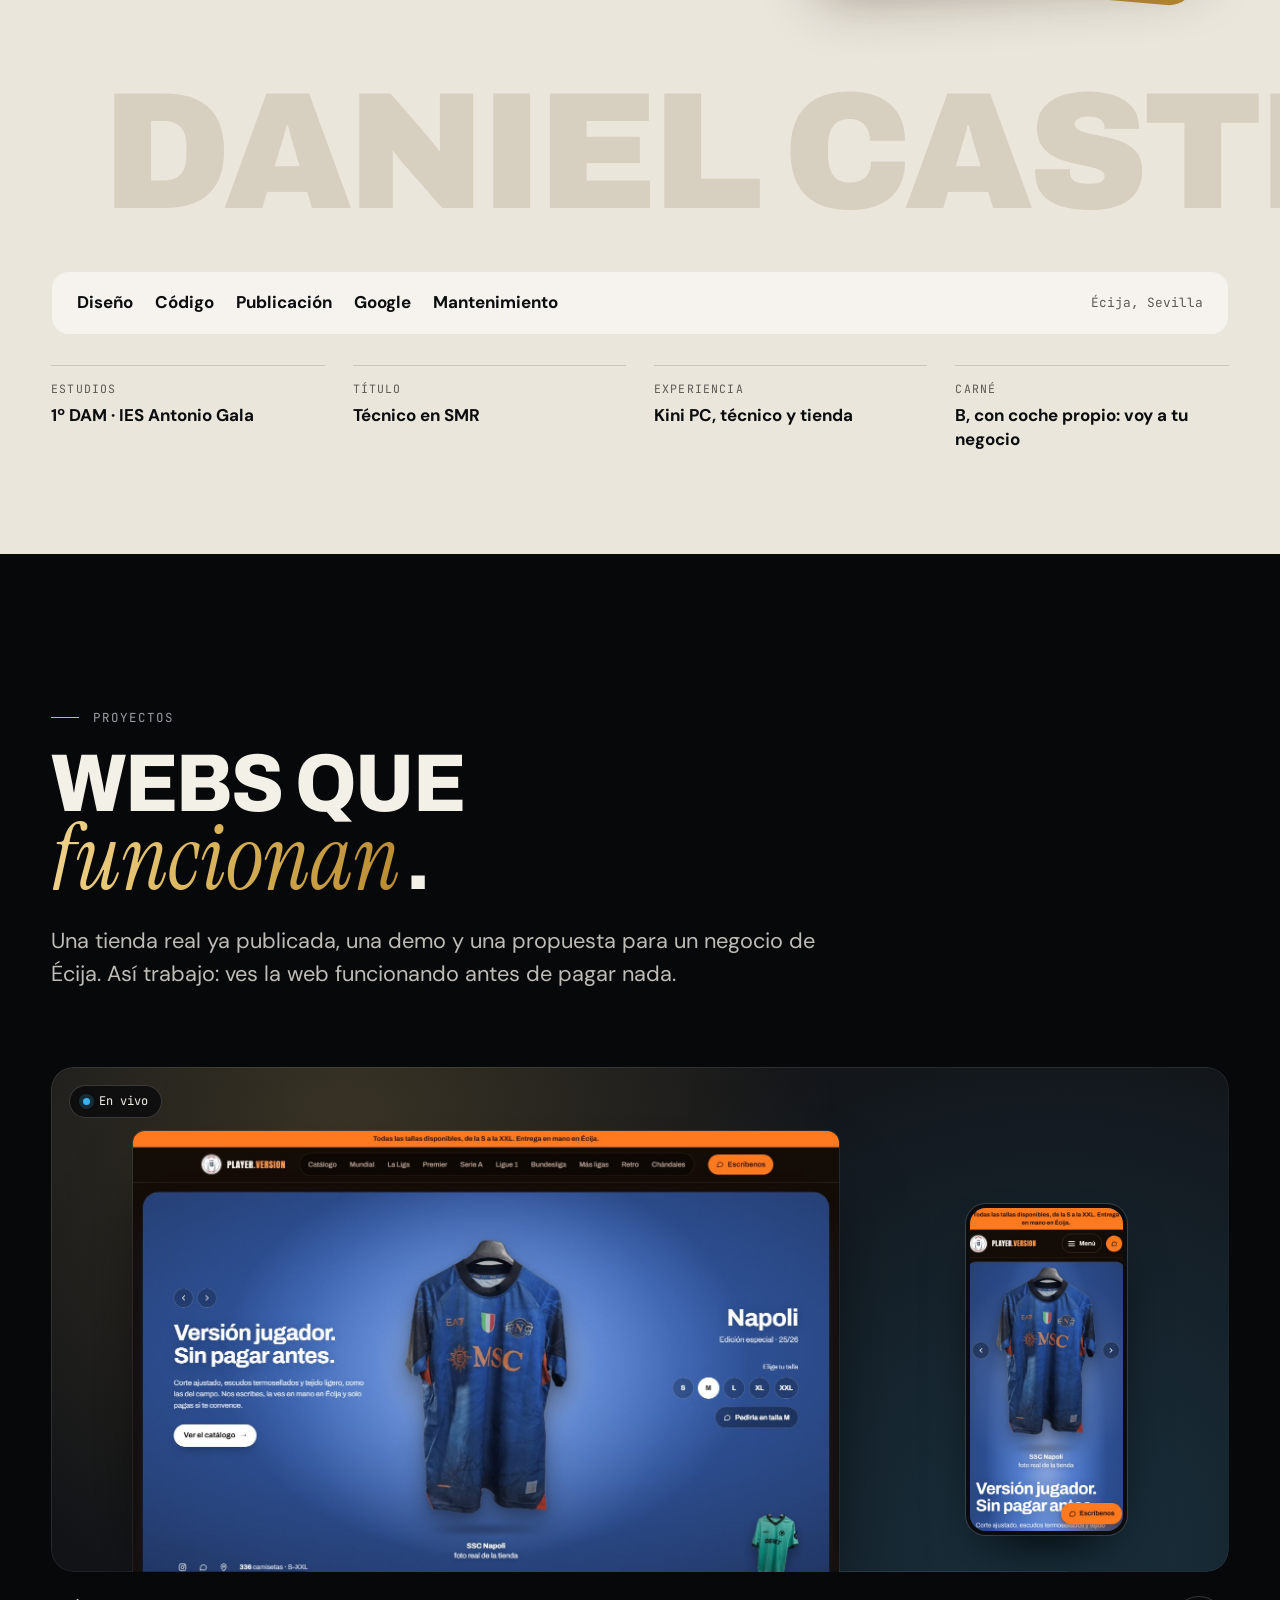
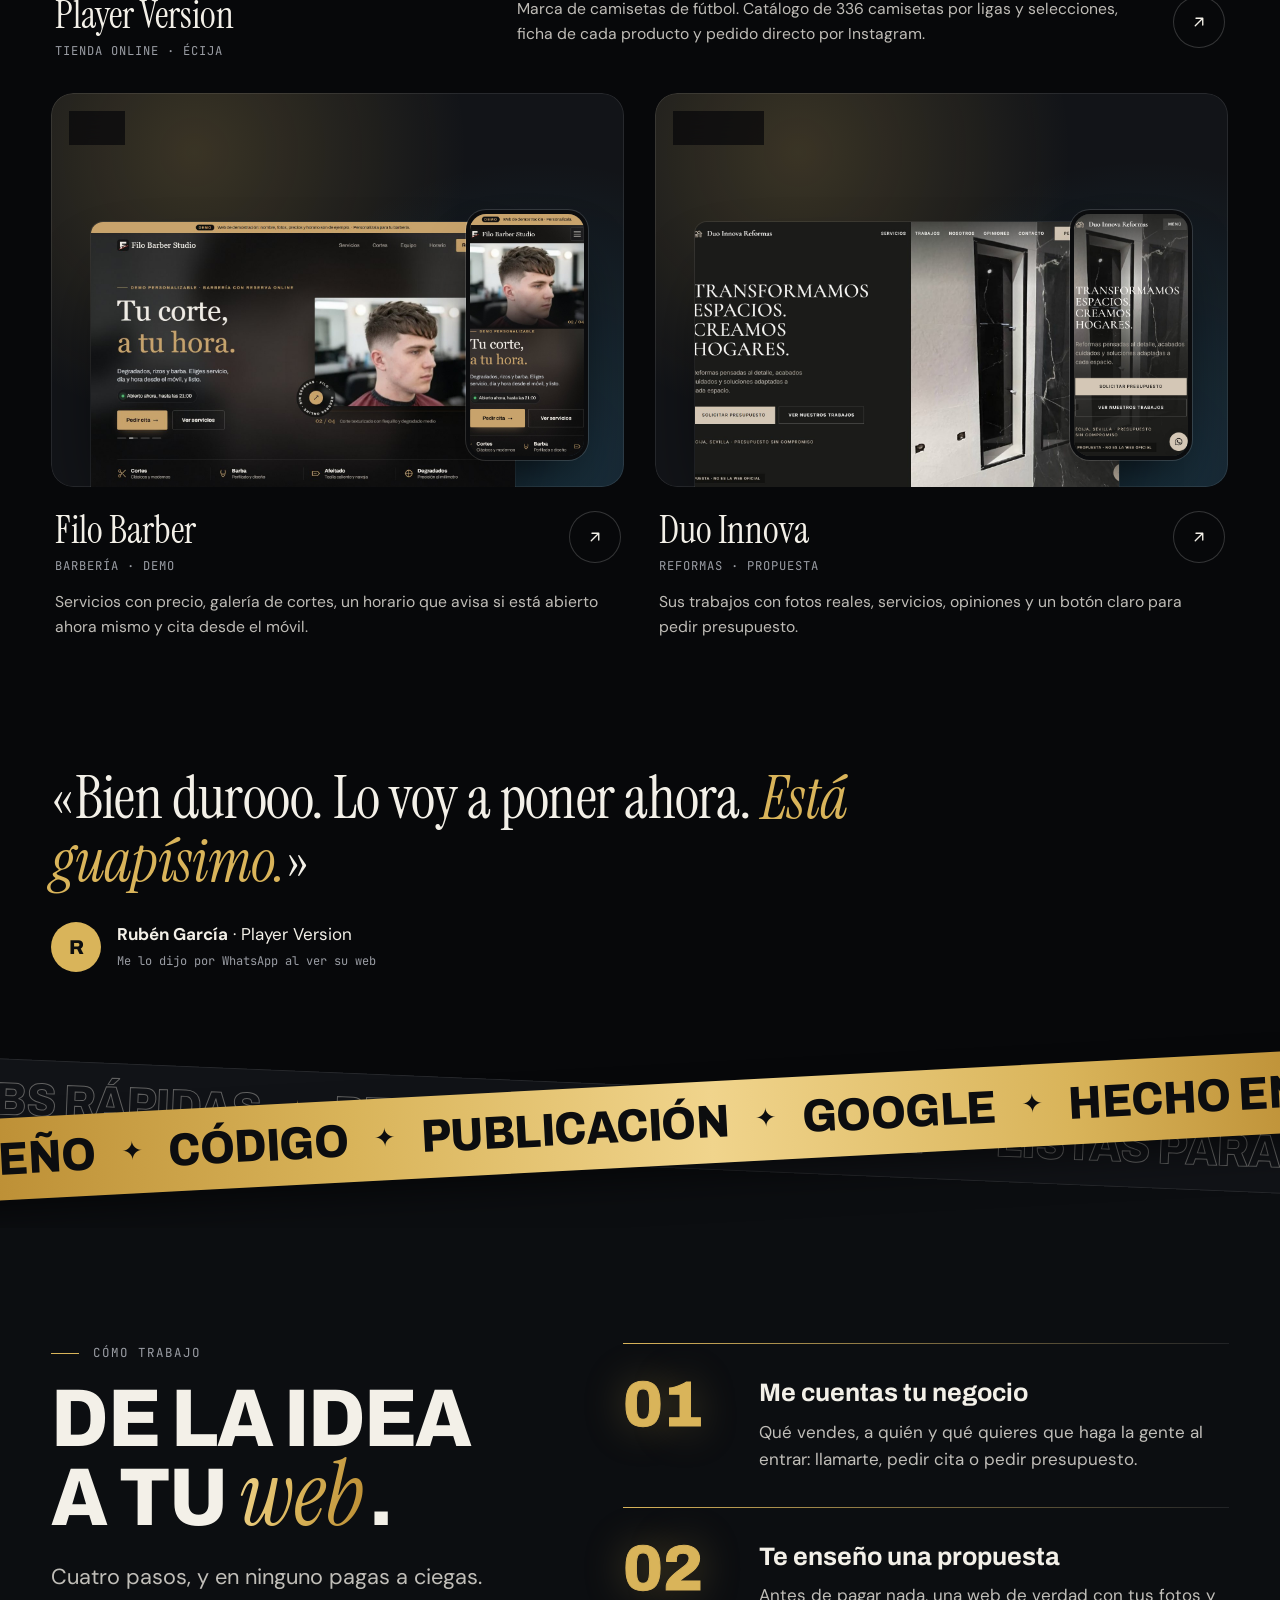
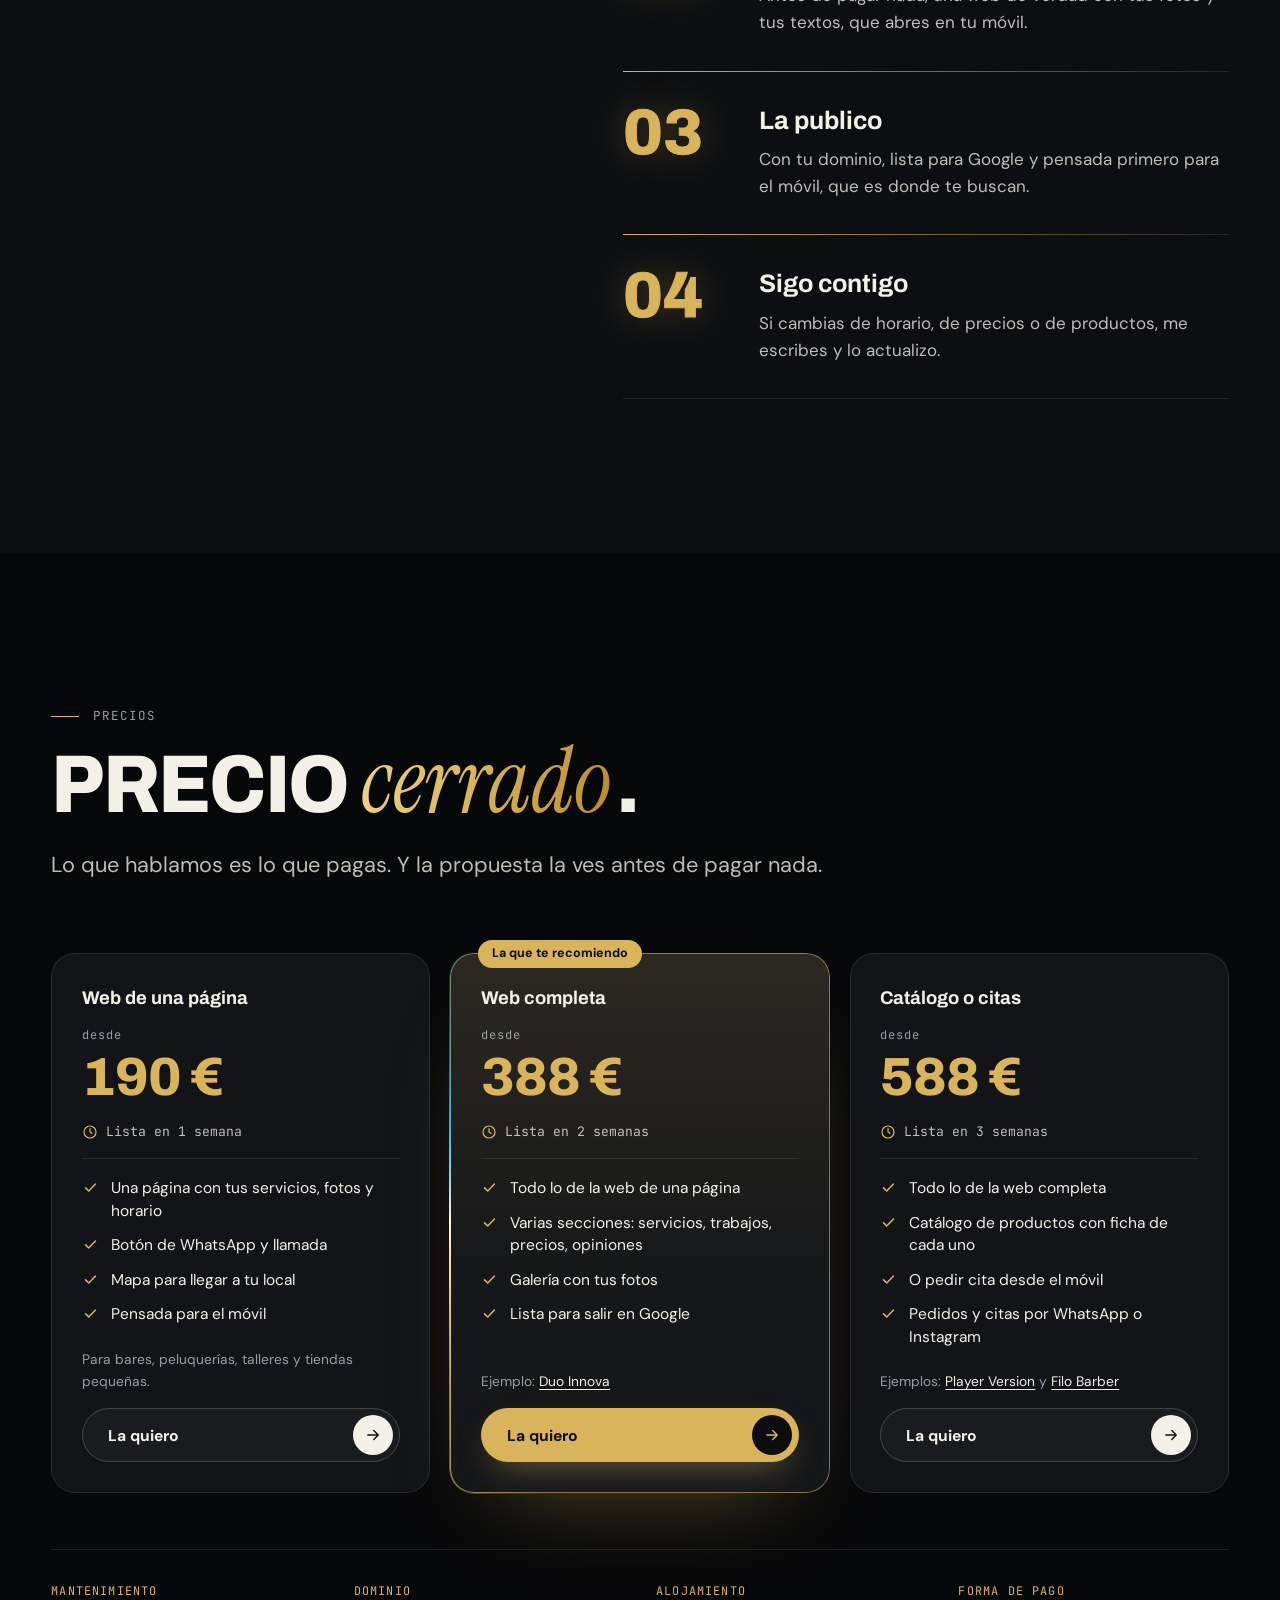
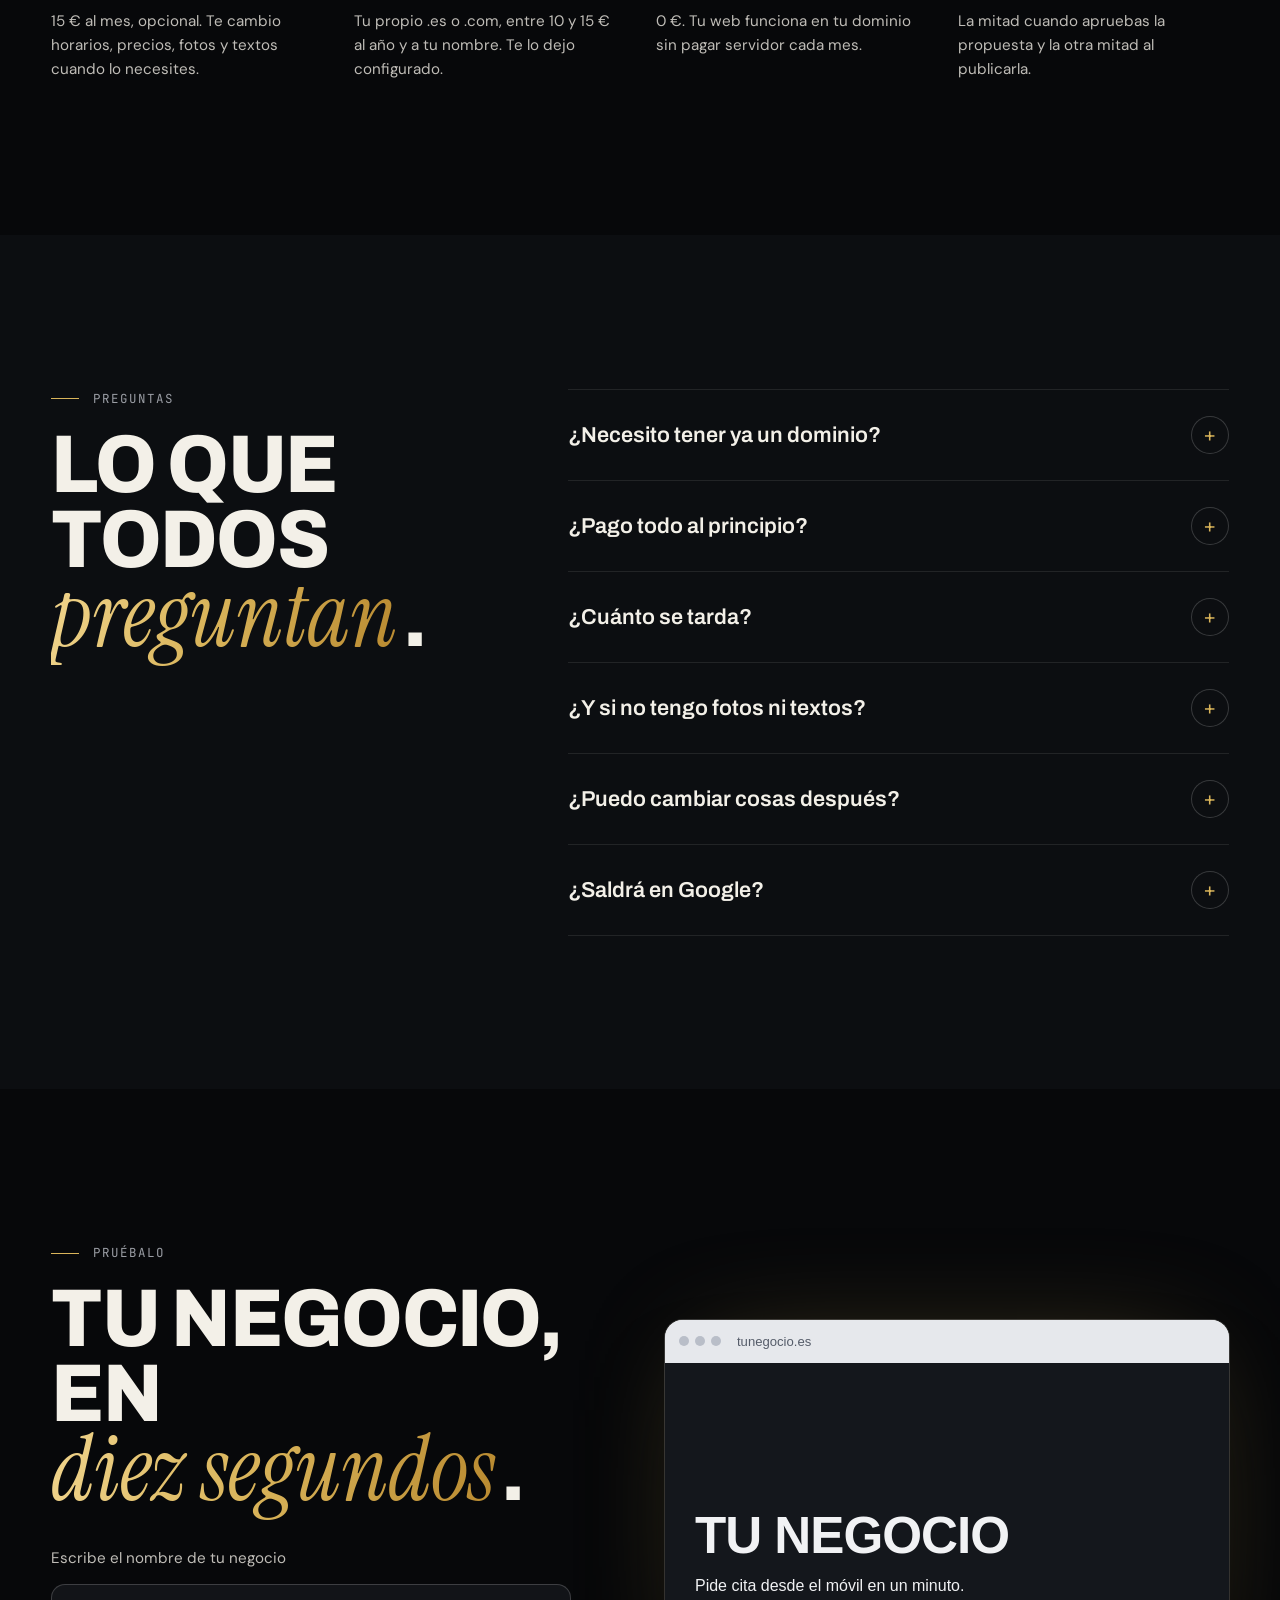
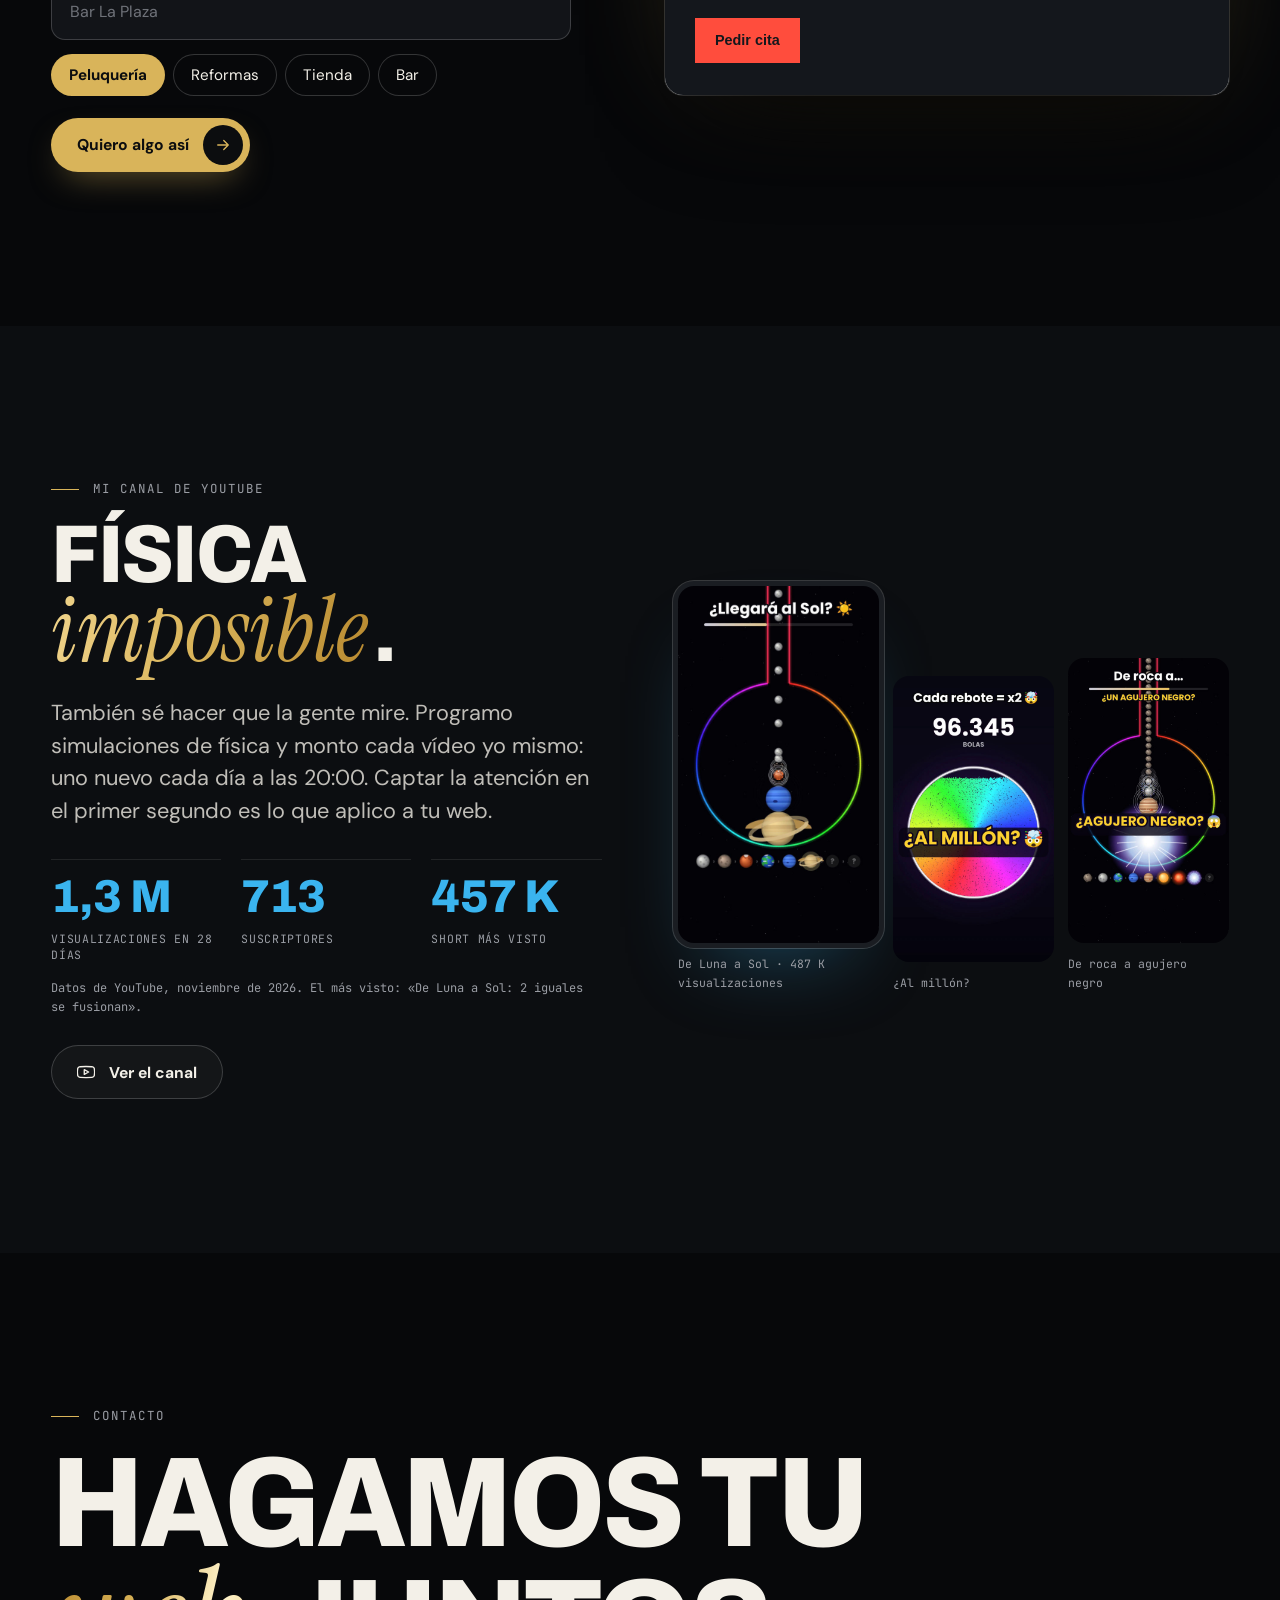
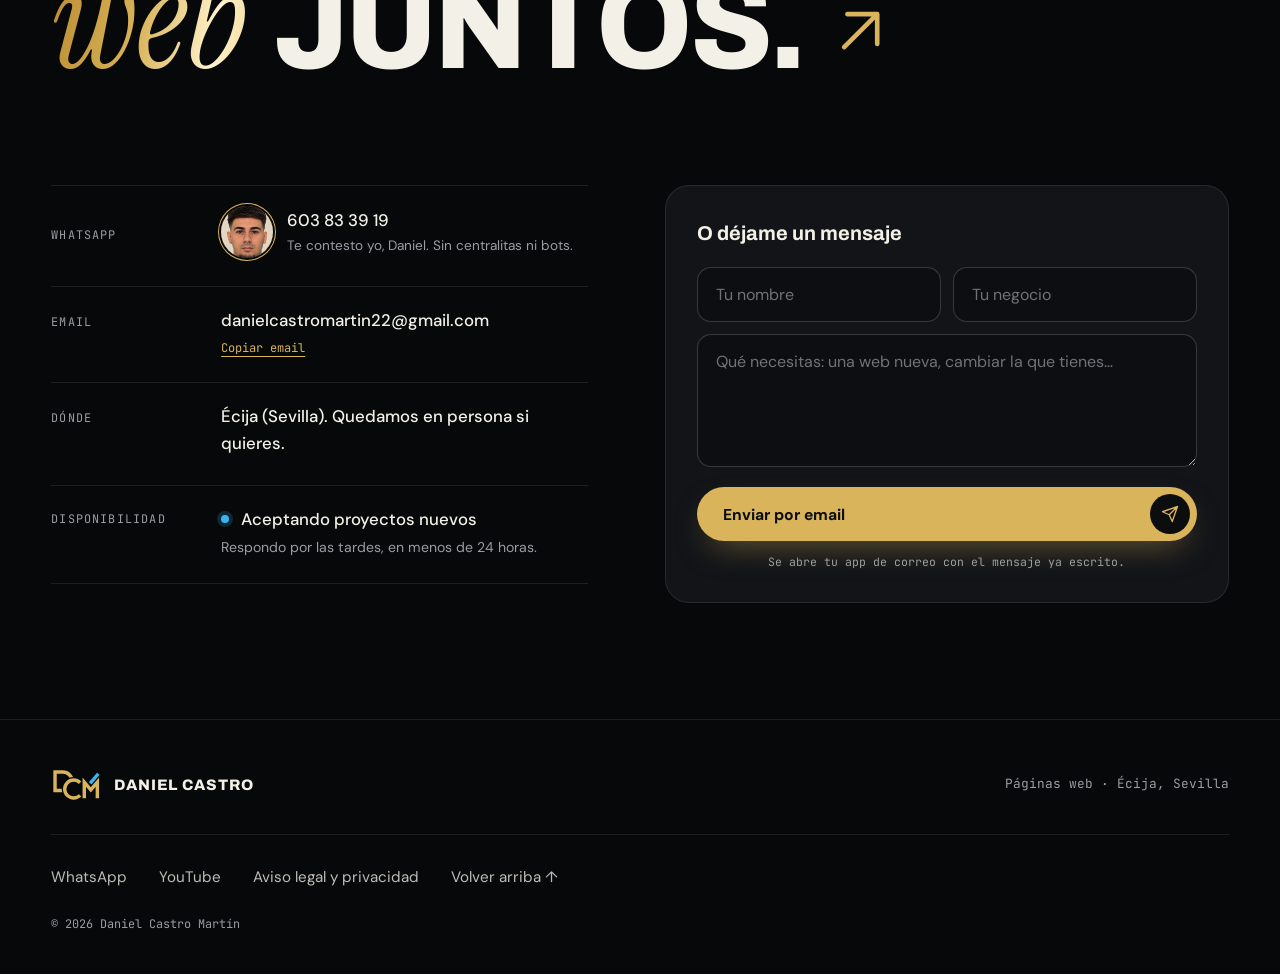
==== commit 4b9a5bf2: "Nueva vista previa para WhatsApp y redes Co-Authored-By: Claude Opus 5.5 <noreply@anthropic.com>" ====
--- a/index.html
+++ b/index.html
@@ -7,14 +7,20 @@
 <meta name="description" content="Páginas web para negocios de Écija y alrededores desde 190 €. Diseño, programo y publico tu web y hablas siempre conmigo. Escríbeme por WhatsApp.">
 <meta name="theme-color" content="#07080a">
 <meta property="og:type" content="website">
-<meta property="og:title" content="Daniel Castro — Páginas web para negocios en Écija">
-<meta property="og:description" content="Diseño, programo y publico páginas web para negocios de Écija y alrededores.">
+<meta property="og:site_name" content="Daniel Castro · Diseño web">
+<meta property="og:locale" content="es_ES">
+<meta property="og:title" content="Webs que traen clientes a tu negocio · Daniel Castro">
+<meta property="og:description" content="Páginas web para negocios de Écija desde 190 €. Ves tu web funcionando antes de pagar y hablas siempre conmigo.">
 <meta property="og:url" content="https://danielcastromartin.github.io/">
-<meta property="og:image" content="https://danielcastromartin.github.io/img/og.png">
-<meta name="twitter:card" content="summary_large_image">
-<link rel="canonical" href="https://danielcastromartin.github.io/">
+<meta property="og:image" content="https://danielcastromartin.github.io/img/preview-whatsapp.jpg">
+<meta property="og:image:secure_url" content="https://danielcastromartin.github.io/img/preview-whatsapp.jpg">
+<meta property="og:image:type" content="image/jpeg">
 <meta property="og:image:width" content="1200">
 <meta property="og:image:height" content="630">
+<meta property="og:image:alt" content="Daniel Castro: webs que traen clientes a tu negocio, desde 190 €">
+<meta name="twitter:card" content="summary_large_image">
+<meta name="twitter:image" content="https://danielcastromartin.github.io/img/preview-whatsapp.jpg">
+<link rel="canonical" href="https://danielcastromartin.github.io/">
 <link rel="icon" href="img/favicon.svg" type="image/svg+xml">
 <link rel="apple-touch-icon" href="img/apple-touch-icon.png">
 <script type="application/ld+json">
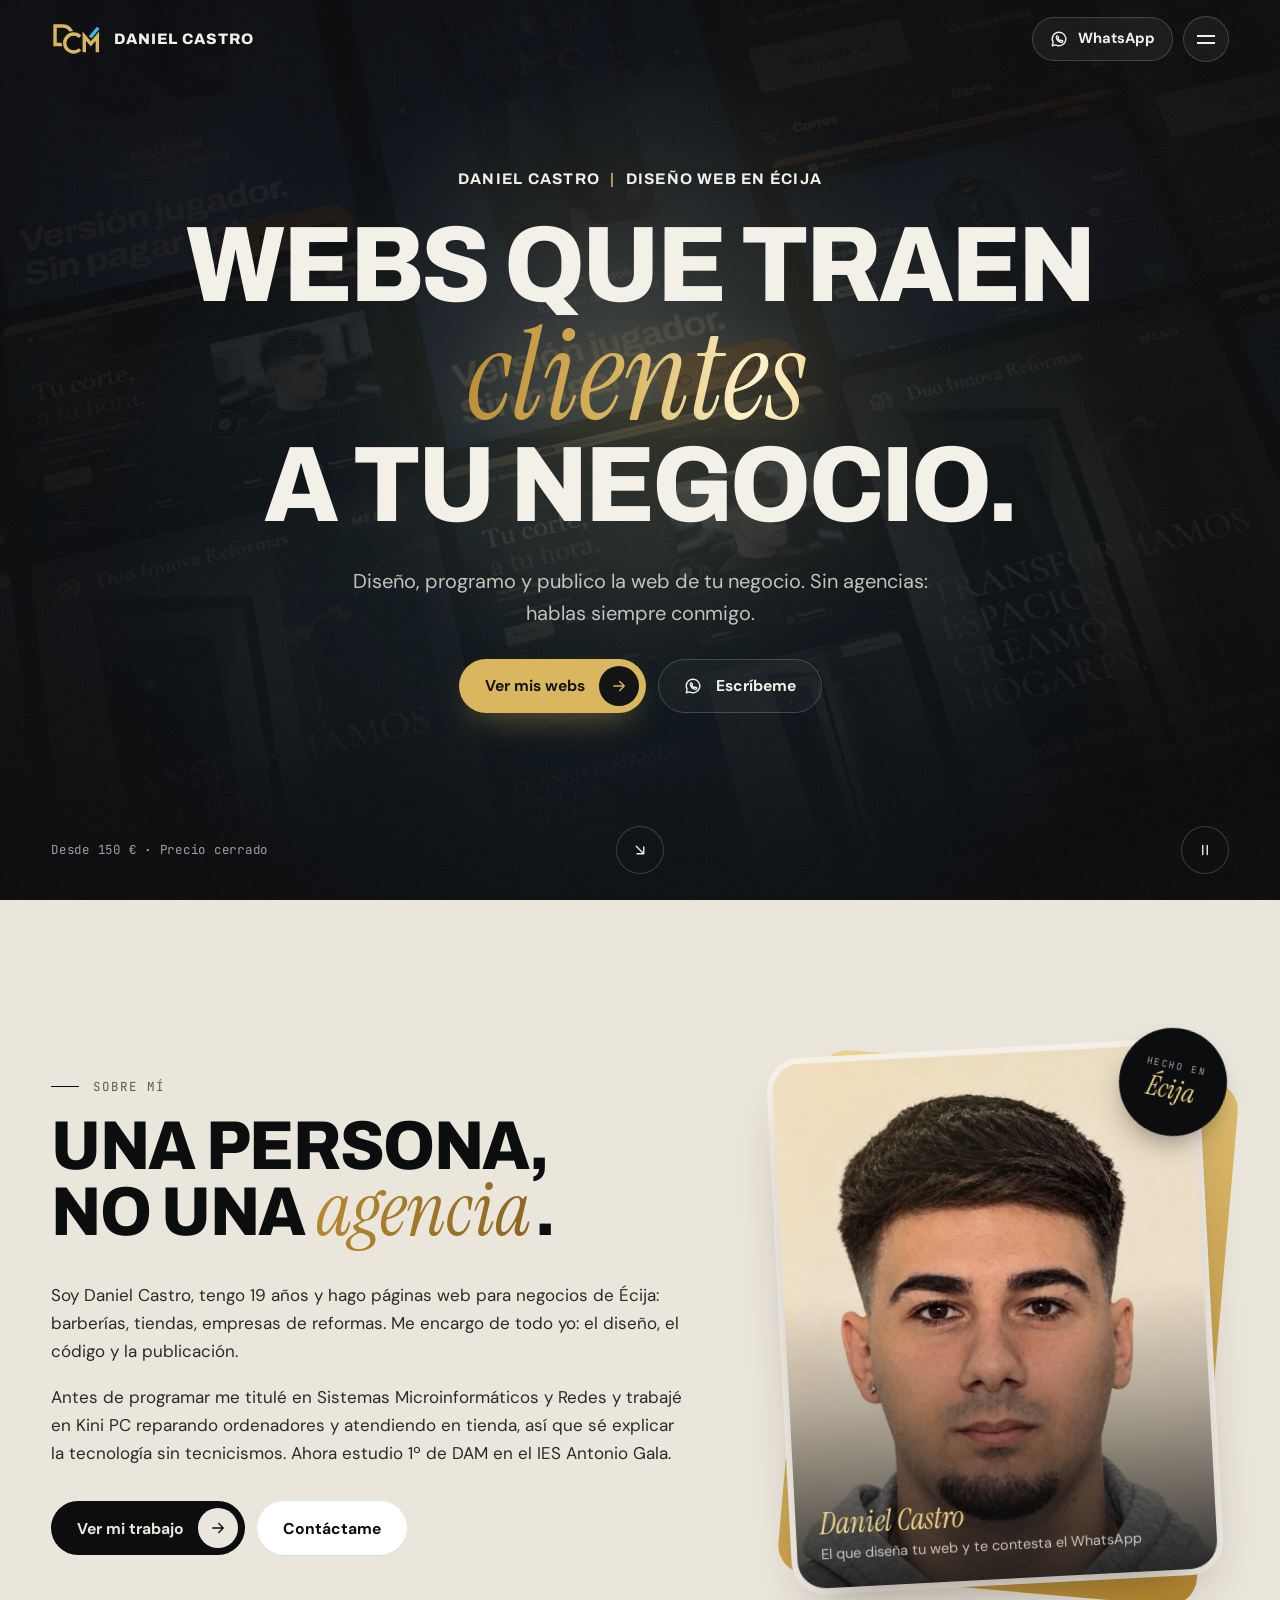
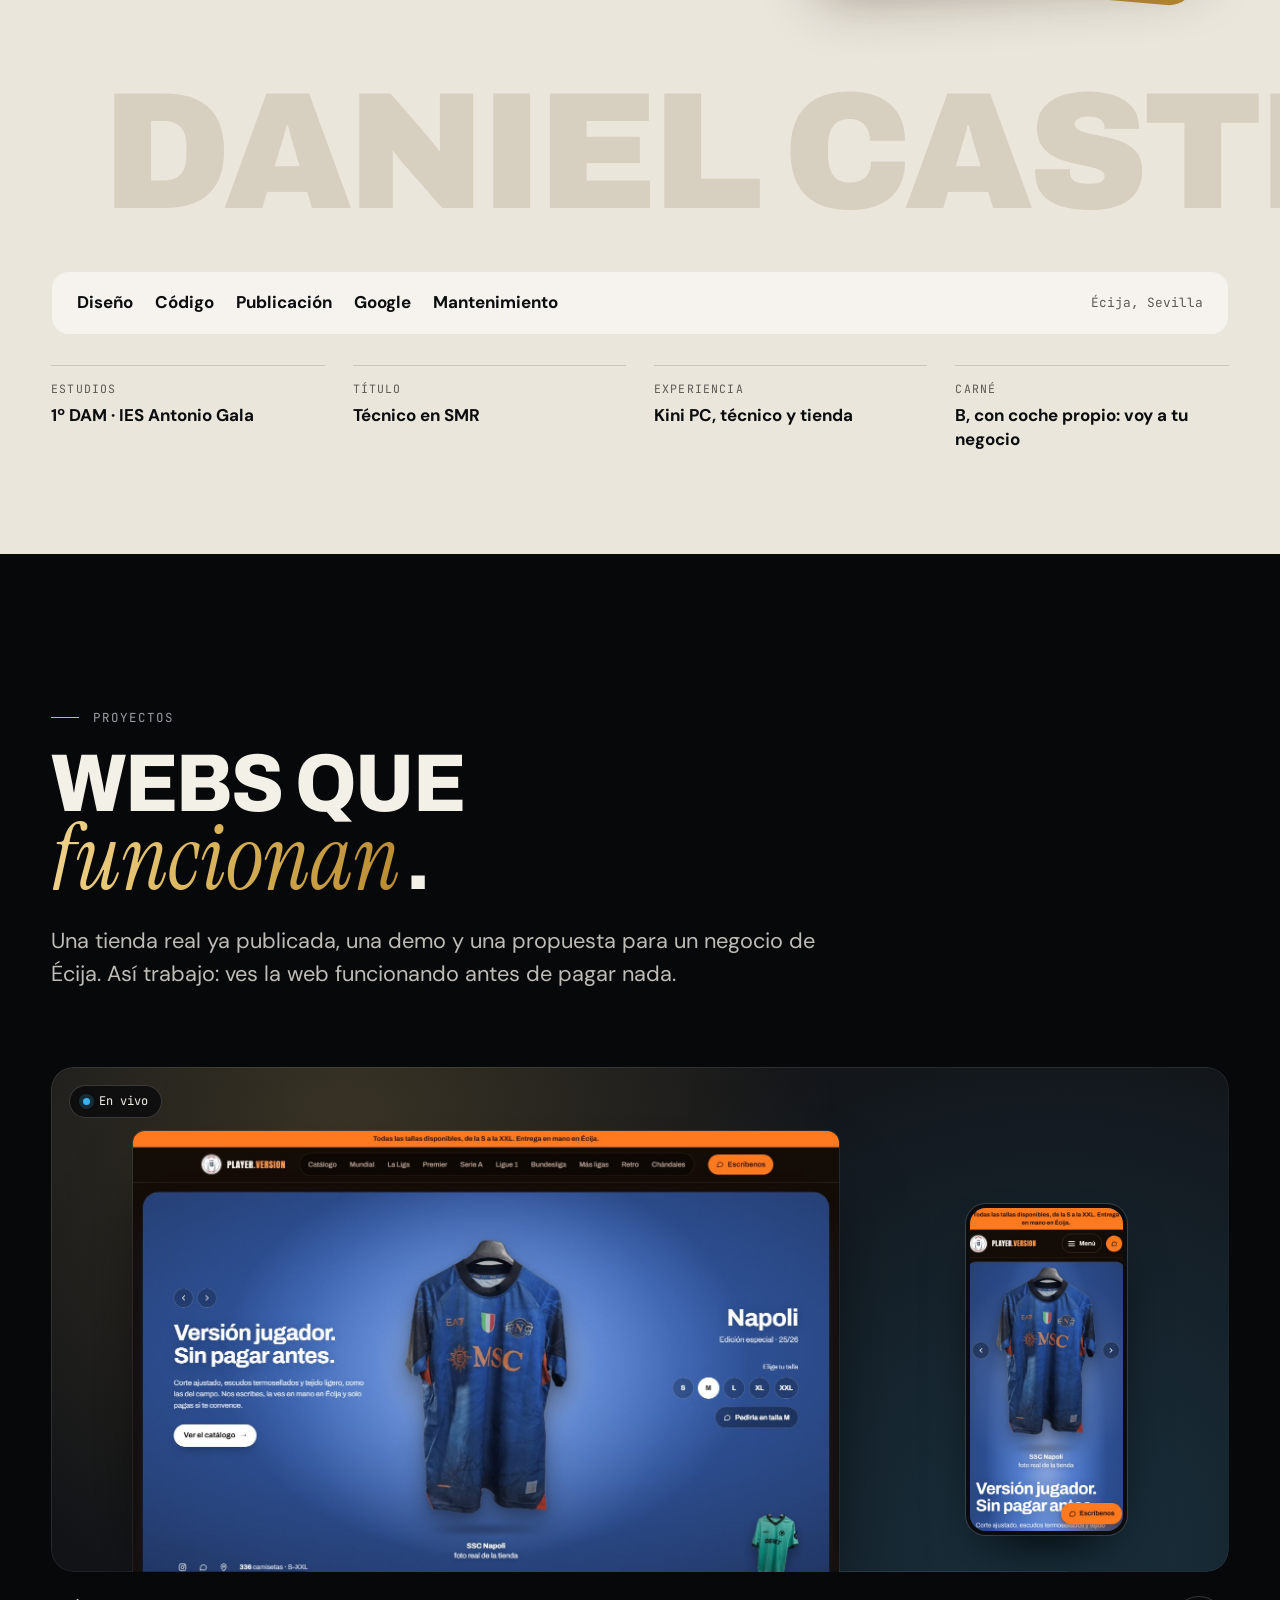
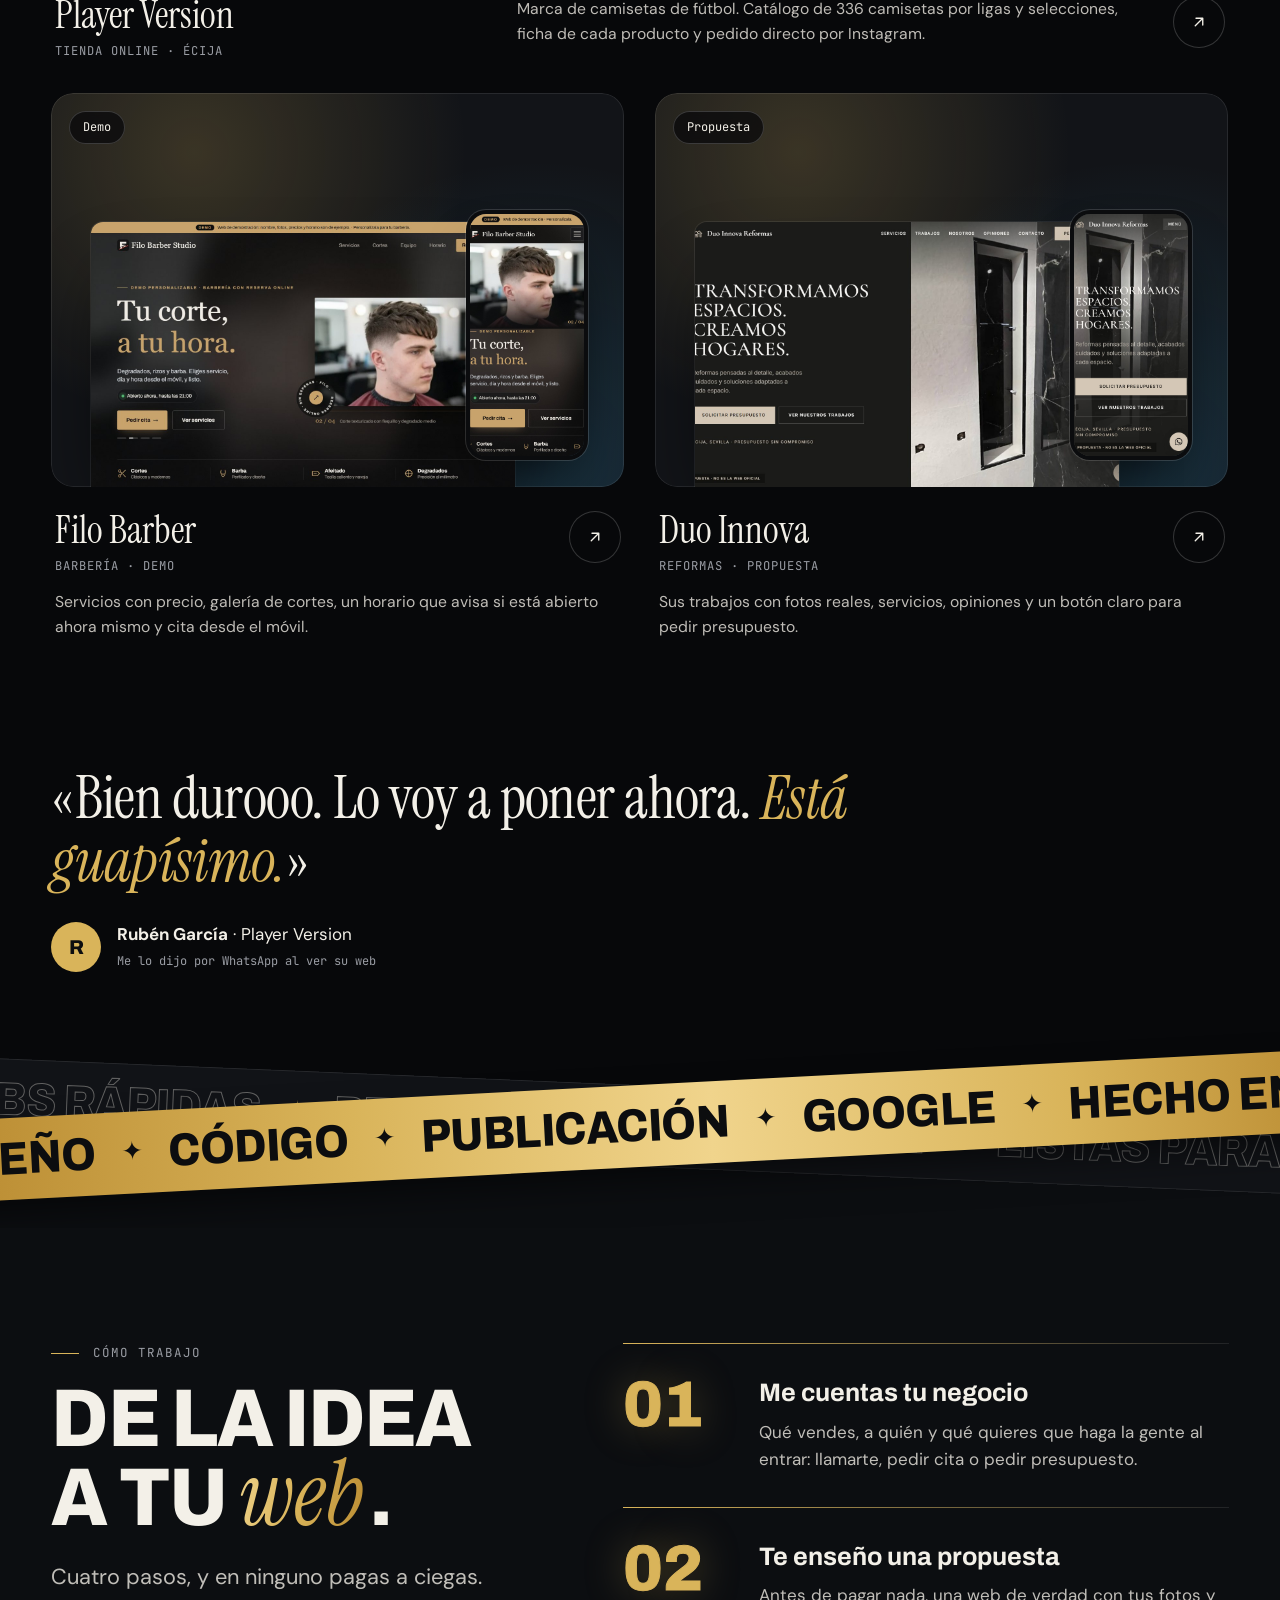
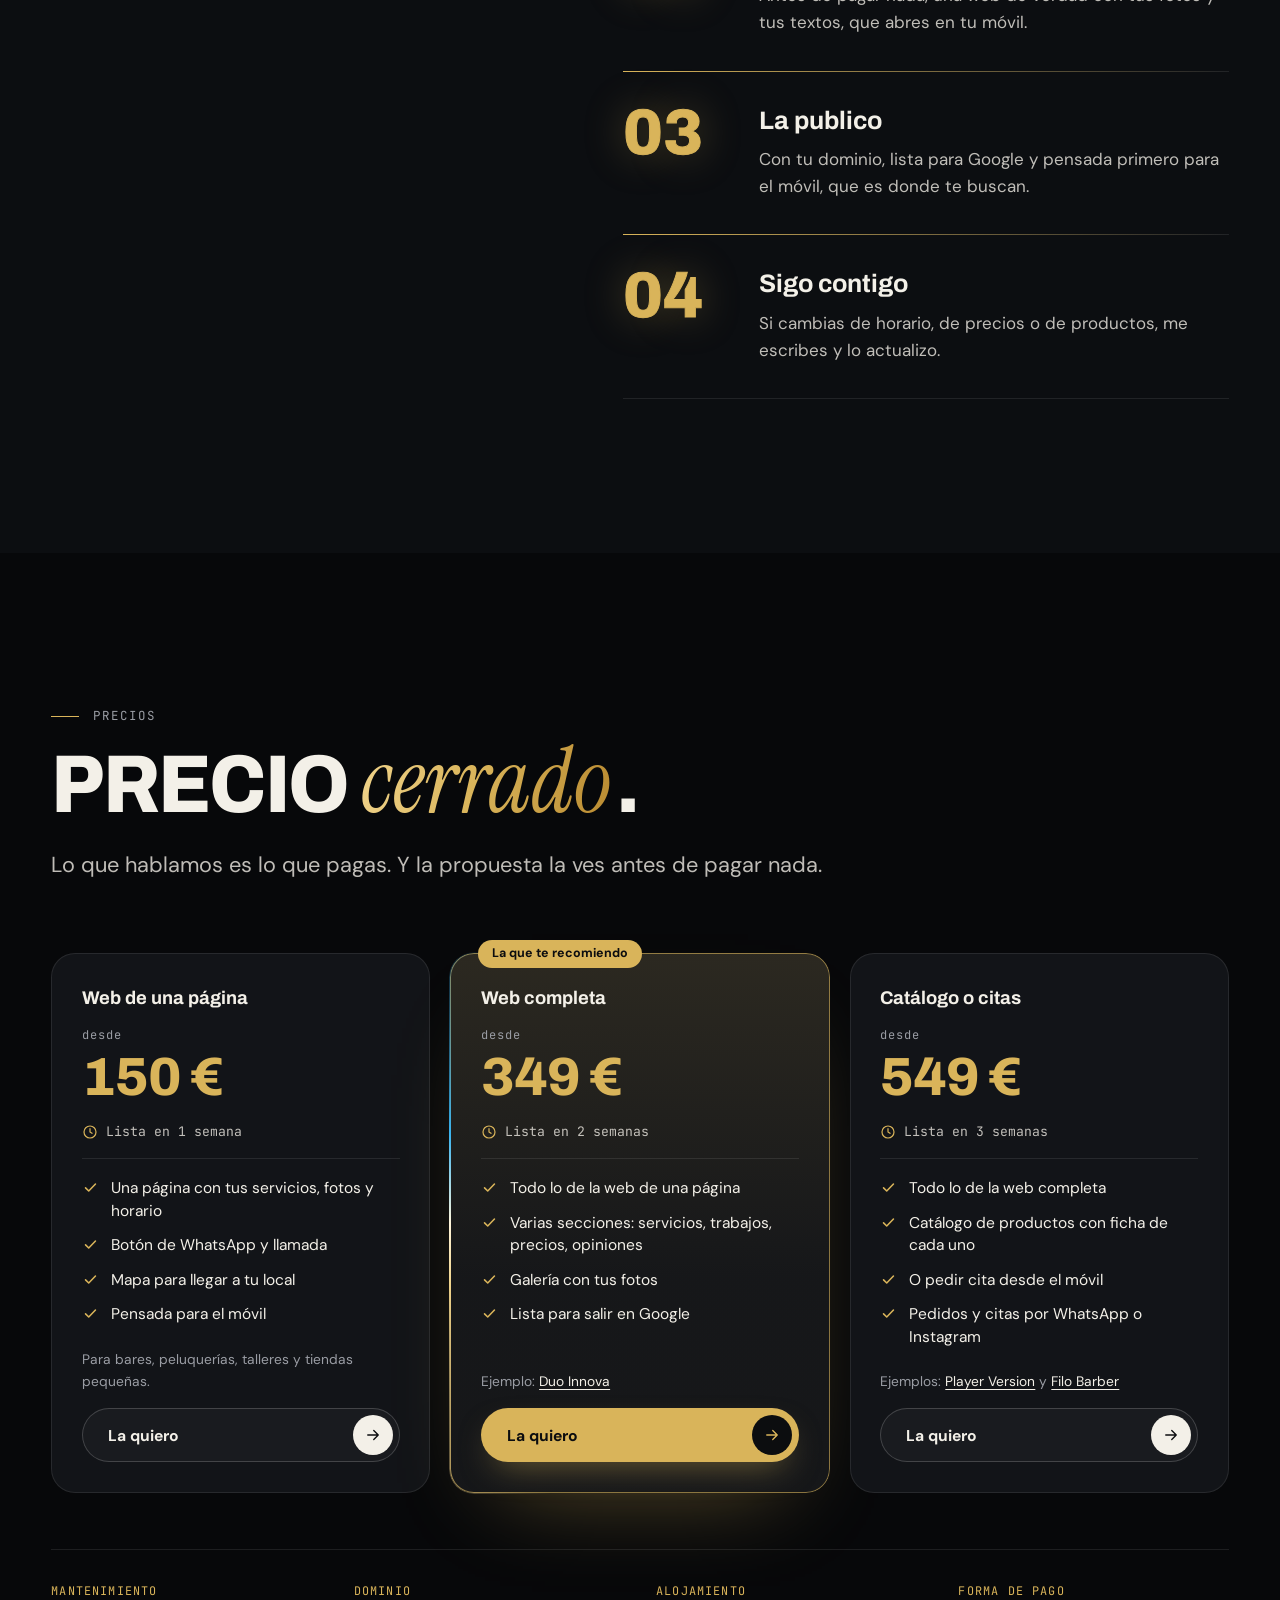
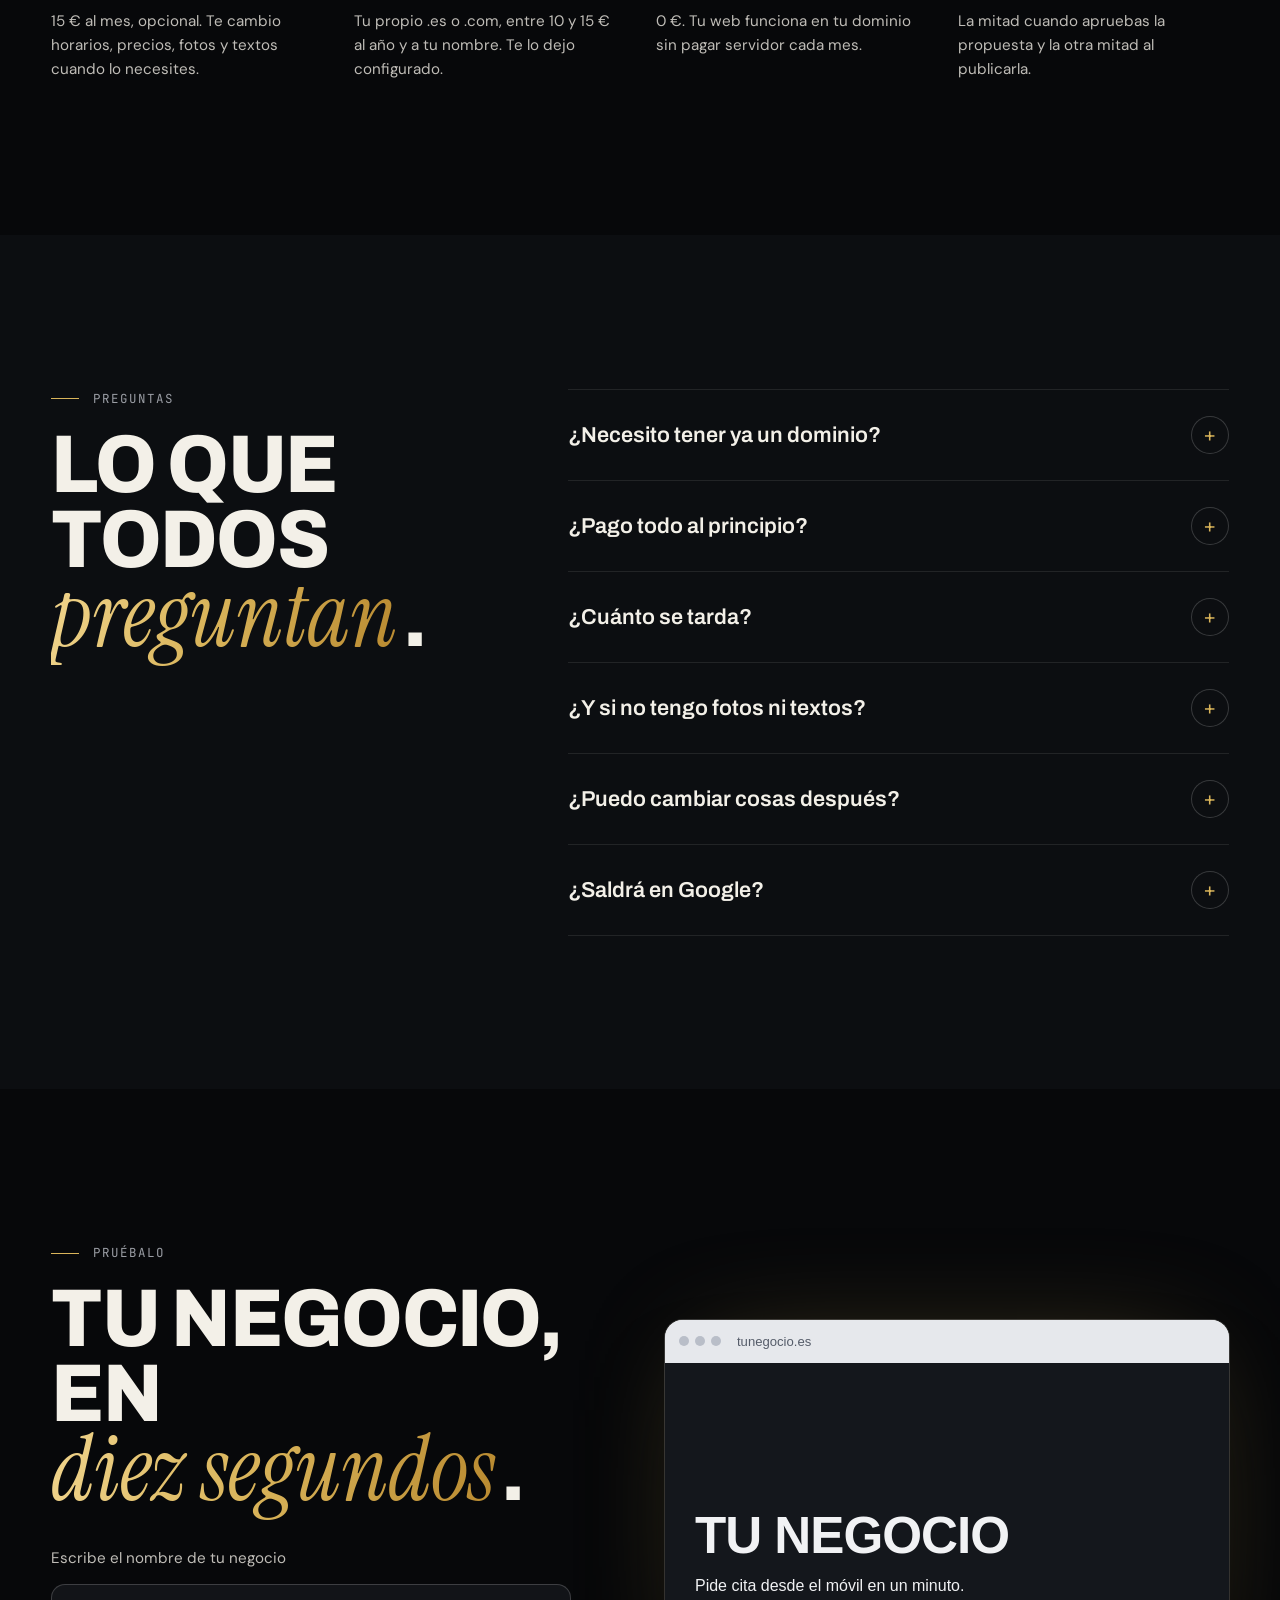
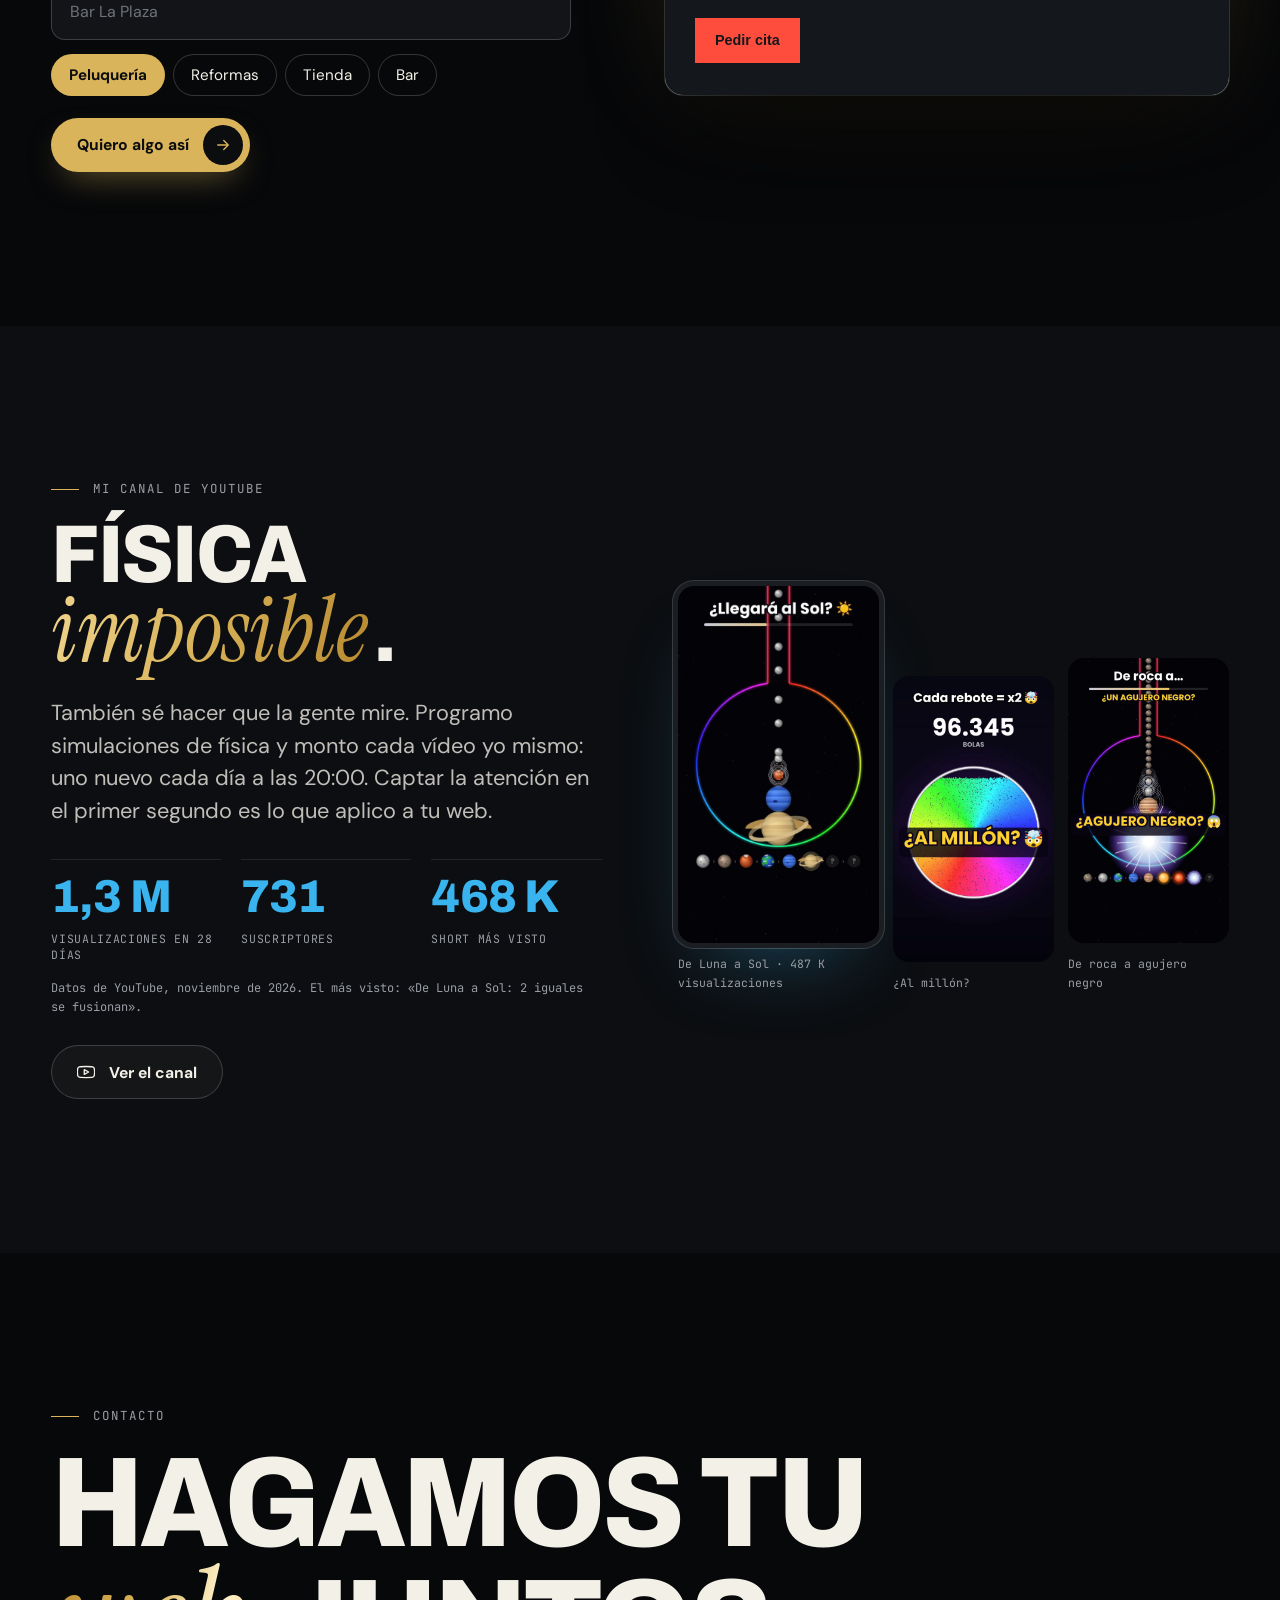
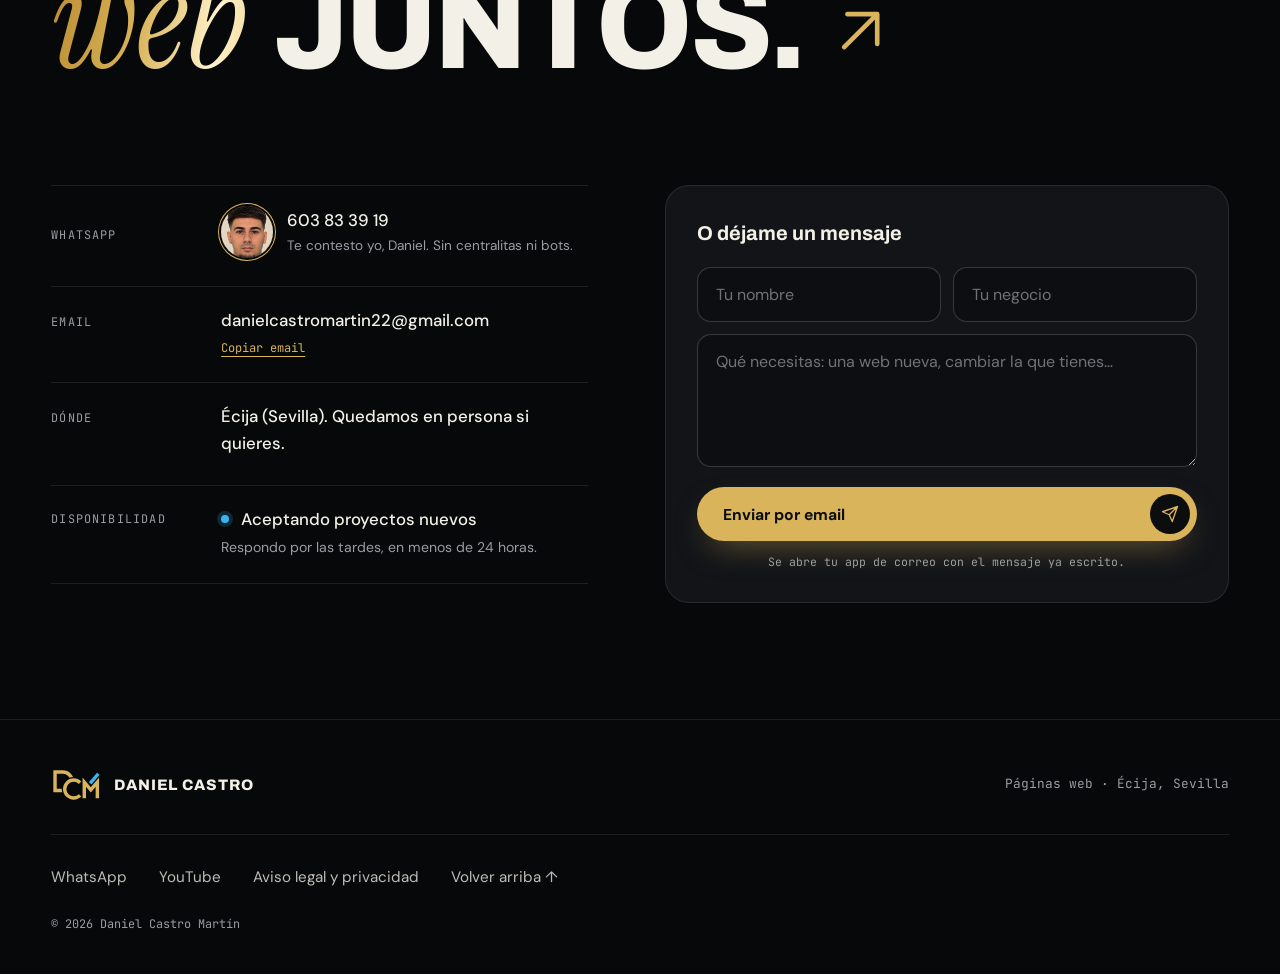
==== commit e0f2571e: "Precios nuevos: desde 150, 350 y 550 € Co-Authored-By: Claude Opus 5.5 <noreply@anthropic.com>" ====
--- a/index.html
+++ b/index.html
@@ -4,22 +4,22 @@
 <meta charset="UTF-8">
 <meta name="viewport" content="width=device-width, initial-scale=1.0">
 <title>Daniel Castro — Páginas web para negocios en Écija</title>
-<meta name="description" content="Páginas web para negocios de Écija y alrededores desde 190 €. Diseño, programo y publico tu web y hablas siempre conmigo. Escríbeme por WhatsApp.">
+<meta name="description" content="Páginas web para negocios de Écija y alrededores desde 150 €. Diseño, programo y publico tu web y hablas siempre conmigo. Escríbeme por WhatsApp.">
 <meta name="theme-color" content="#07080a">
 <meta property="og:type" content="website">
 <meta property="og:site_name" content="Daniel Castro · Diseño web">
 <meta property="og:locale" content="es_ES">
 <meta property="og:title" content="Webs que traen clientes a tu negocio · Daniel Castro">
-<meta property="og:description" content="Páginas web para negocios de Écija desde 190 €. Ves tu web funcionando antes de pagar y hablas siempre conmigo.">
+<meta property="og:description" content="Páginas web para negocios de Écija desde 150 €. Ves tu web funcionando antes de pagar y hablas siempre conmigo.">
 <meta property="og:url" content="https://danielcastromartin.github.io/">
-<meta property="og:image" content="https://danielcastromartin.github.io/img/preview-whatsapp.jpg">
-<meta property="og:image:secure_url" content="https://danielcastromartin.github.io/img/preview-whatsapp.jpg">
+<meta property="og:image" content="https://danielcastromartin.github.io/img/preview-web.jpg">
+<meta property="og:image:secure_url" content="https://danielcastromartin.github.io/img/preview-web.jpg">
 <meta property="og:image:type" content="image/jpeg">
 <meta property="og:image:width" content="1200">
 <meta property="og:image:height" content="630">
-<meta property="og:image:alt" content="Daniel Castro: webs que traen clientes a tu negocio, desde 190 €">
+<meta property="og:image:alt" content="Daniel Castro: webs que traen clientes a tu negocio, desde 150 €">
 <meta name="twitter:card" content="summary_large_image">
-<meta name="twitter:image" content="https://danielcastromartin.github.io/img/preview-whatsapp.jpg">
+<meta name="twitter:image" content="https://danielcastromartin.github.io/img/preview-web.jpg">
 <link rel="canonical" href="https://danielcastromartin.github.io/">
 <link rel="icon" href="img/favicon.svg" type="image/svg+xml">
 <link rel="apple-touch-icon" href="img/apple-touch-icon.png">
@@ -34,7 +34,7 @@
   "email": "danielcastromartin22@gmail.com",
   "address": { "@type": "PostalAddress", "addressLocality": "Écija", "addressRegion": "Sevilla", "addressCountry": "ES" },
   "areaServed": "Écija",
-  "priceRange": "190 € - 590 €",
+  "priceRange": "150 € - 550 €",
   "sameAs": ["https://www.youtube.com/@FisicaImposibleES"]
 }
 </script>
@@ -140,7 +140,7 @@
     </div>
 
     <div class="hero-foot">
-      <p class="hero-note">Desde 190 € <span>·</span> Precio cerrado</p>
+      <p class="hero-note">Desde 150 € <span>·</span> Precio cerrado</p>
       <a class="hero-down" href="#sobre-mi" aria-label="Bajar a Sobre mí"><svg class="ico"><use href="#i-down"/></svg></a>
       <button class="hero-pause" type="button" aria-pressed="false" aria-label="Pausar el movimiento del fondo"><svg class="ico"><use href="#i-pause"/></svg></button>
     </div>
@@ -292,7 +292,7 @@
       <div class="plans">
         <article class="plan reveal">
           <p class="plan-name">Web de una página</p>
-          <p class="plan-price"><span>desde</span><b data-count>190</b> €</p>
+          <p class="plan-price"><span>desde</span><b data-count>150</b> €</p>
           <p class="plan-time"><svg class="ico"><use href="#i-clock"/></svg>Lista en 1 semana</p>
           <ul class="plan-list">
             <li><svg class="ico"><use href="#i-check"/></svg>Una página con tus servicios, fotos y horario</li>
@@ -306,7 +306,7 @@
         <article class="plan plan--main reveal">
           <p class="plan-flag">La que te recomiendo</p>
           <p class="plan-name">Web completa</p>
-          <p class="plan-price"><span>desde</span><b data-count>390</b> €</p>
+          <p class="plan-price"><span>desde</span><b data-count>350</b> €</p>
           <p class="plan-time"><svg class="ico"><use href="#i-clock"/></svg>Lista en 2 semanas</p>
           <ul class="plan-list">
             <li><svg class="ico"><use href="#i-check"/></svg>Todo lo de la web de una página</li>
@@ -319,7 +319,7 @@
         </article>
         <article class="plan reveal">
           <p class="plan-name">Catálogo o citas</p>
-          <p class="plan-price"><span>desde</span><b data-count>590</b> €</p>
+          <p class="plan-price"><span>desde</span><b data-count>550</b> €</p>
           <p class="plan-time"><svg class="ico"><use href="#i-clock"/></svg>Lista en 3 semanas</p>
           <ul class="plan-list">
             <li><svg class="ico"><use href="#i-check"/></svg>Todo lo de la web completa</li>
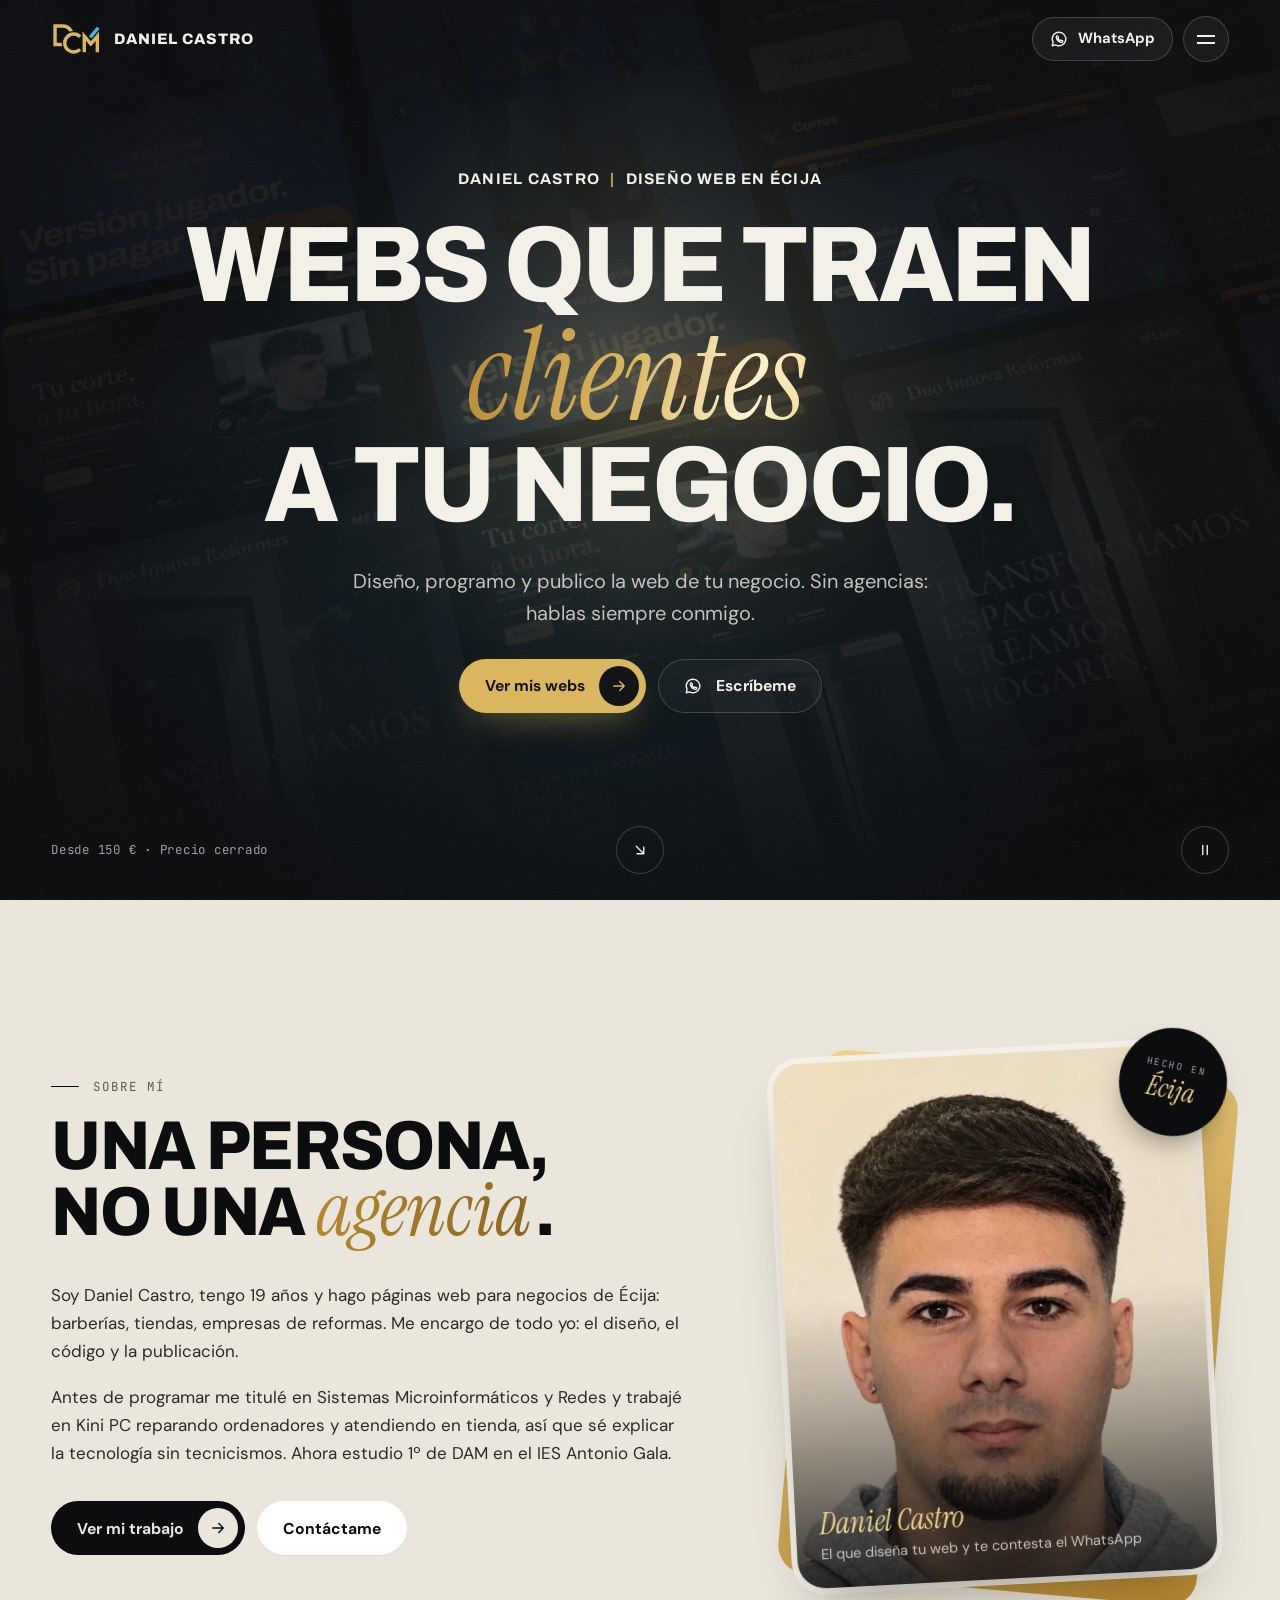
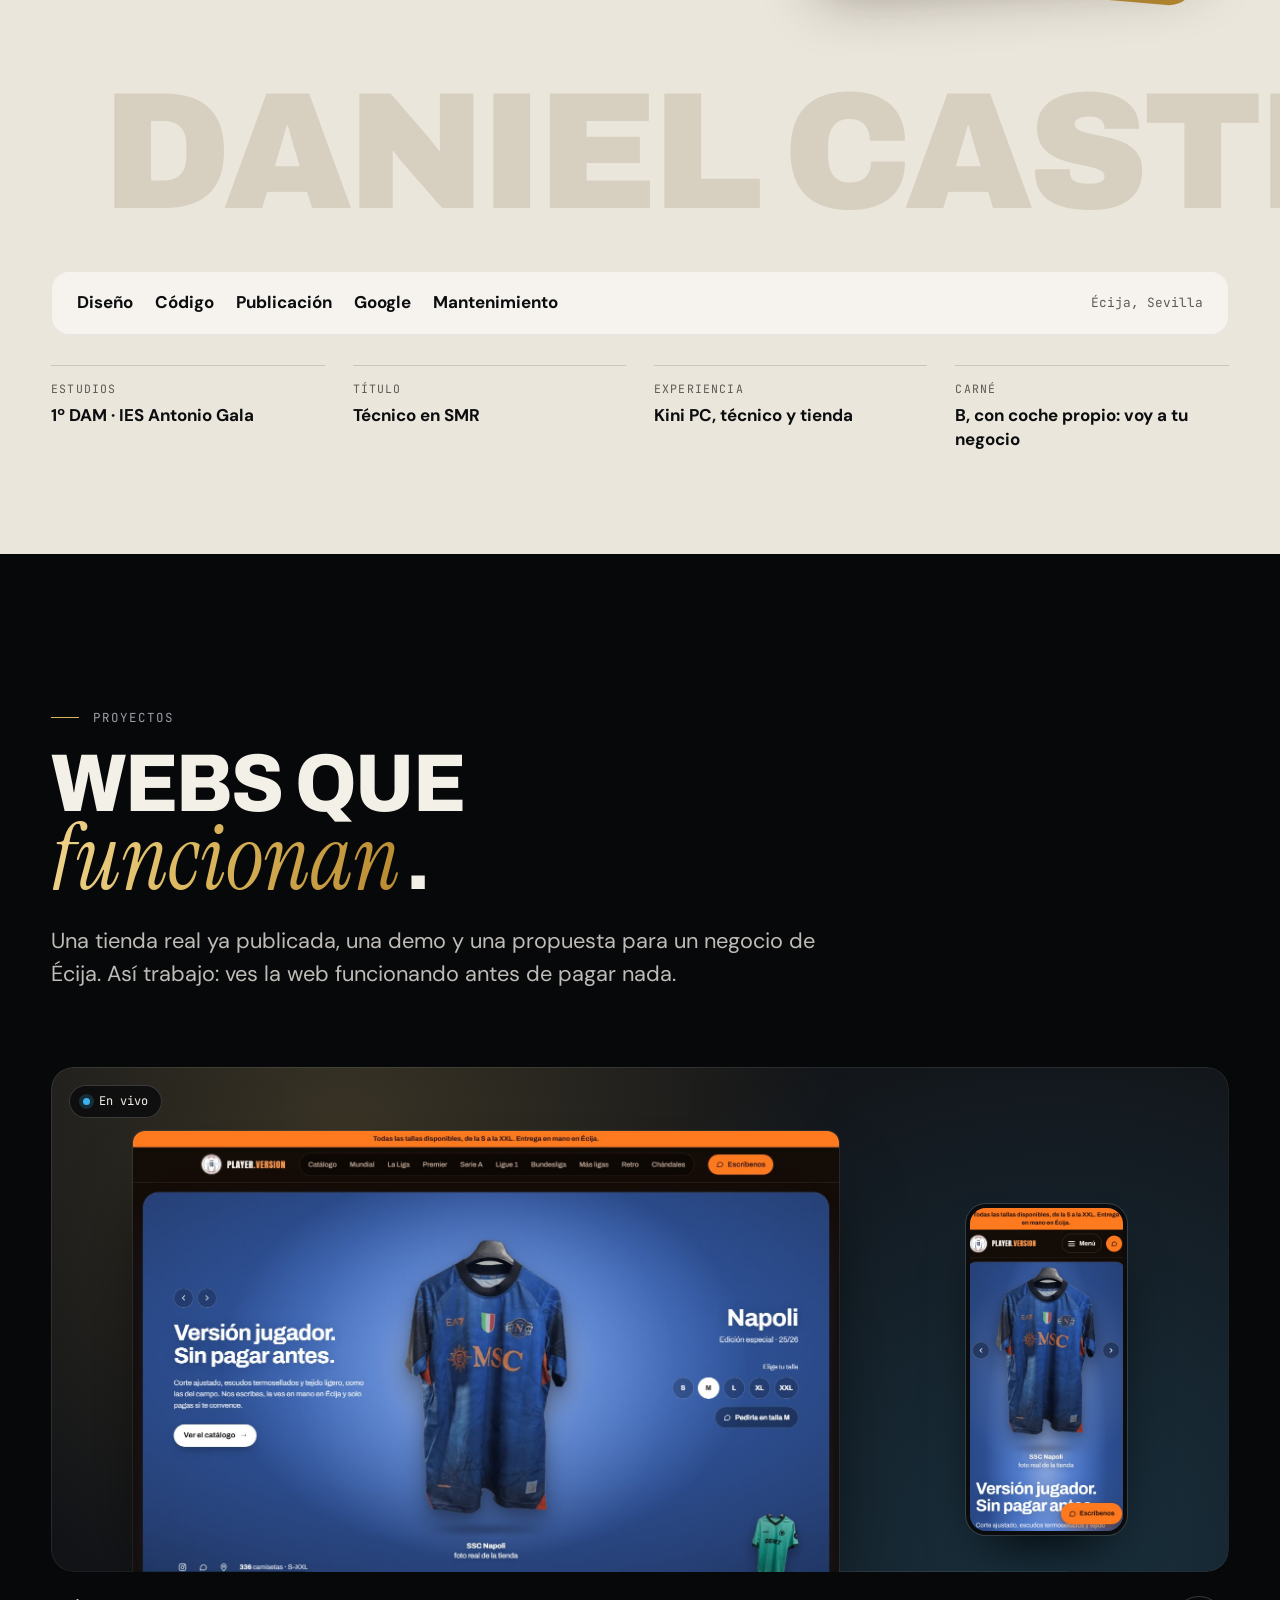
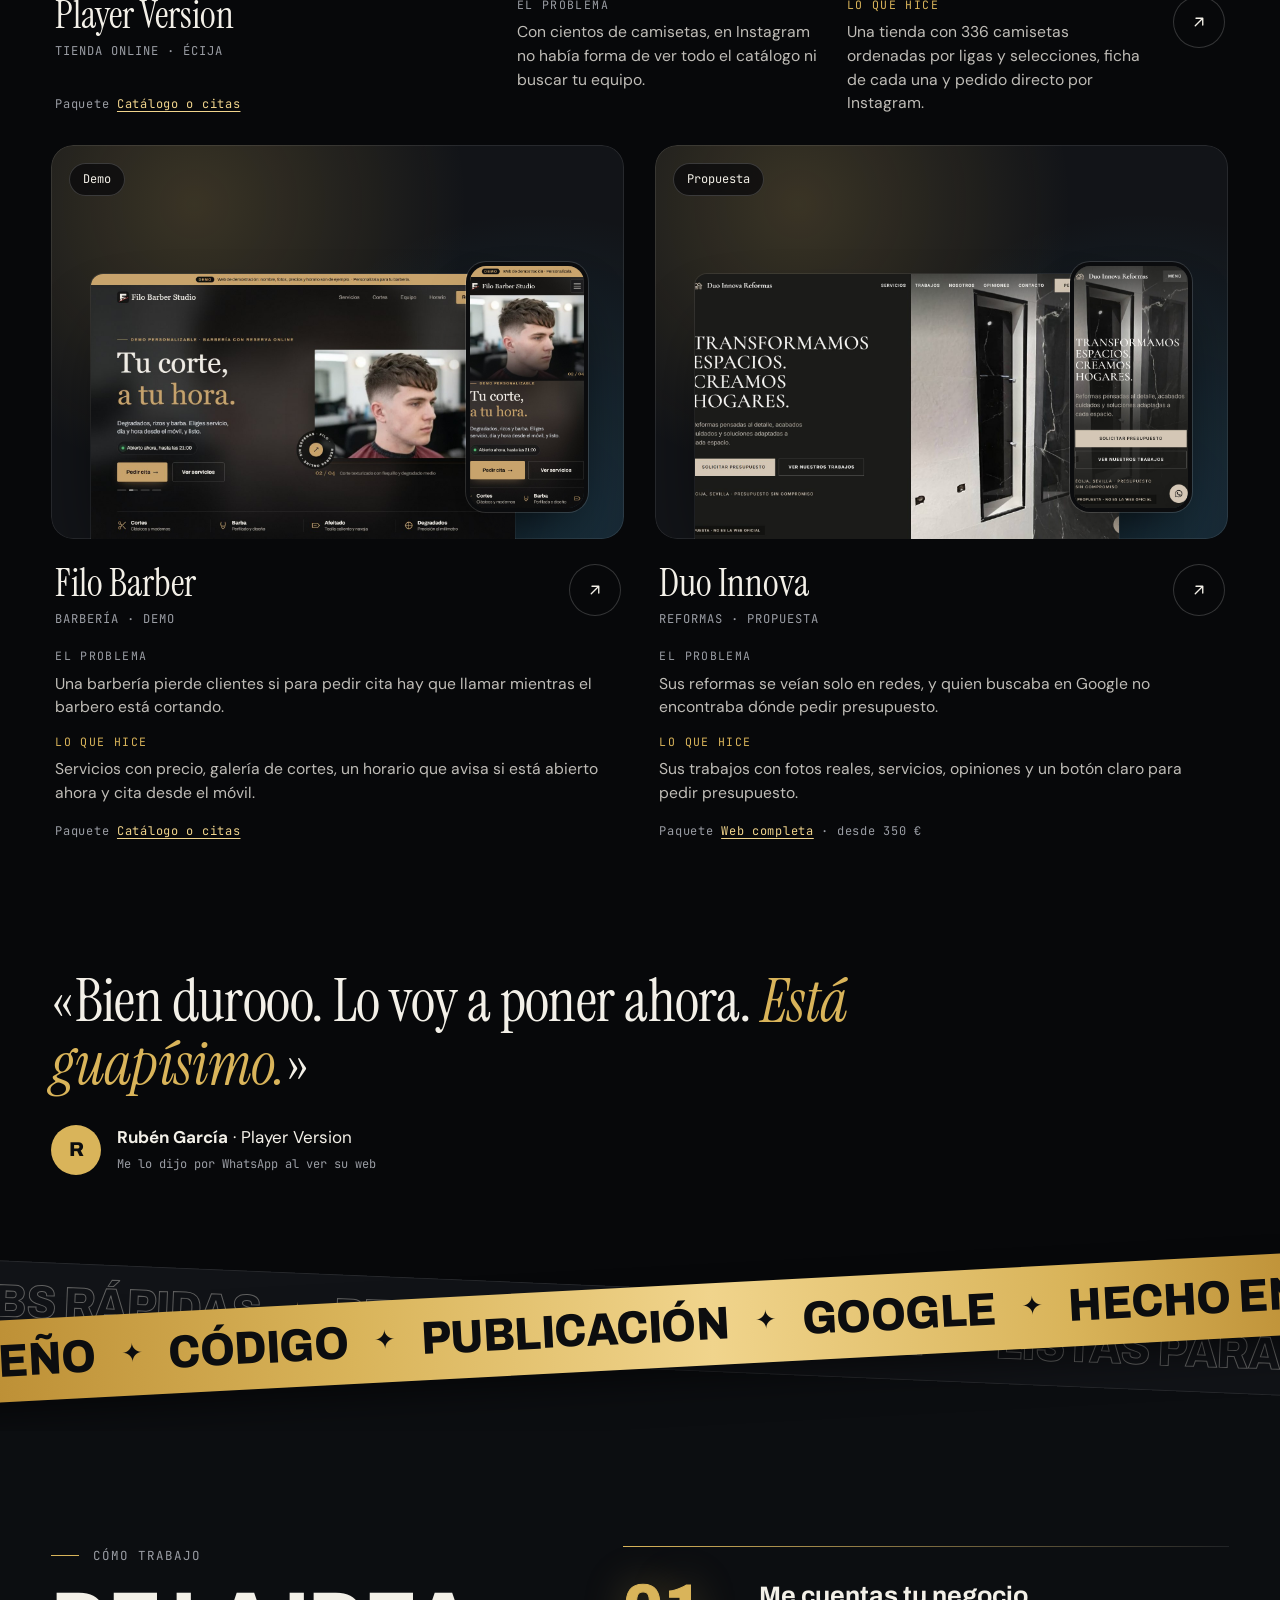
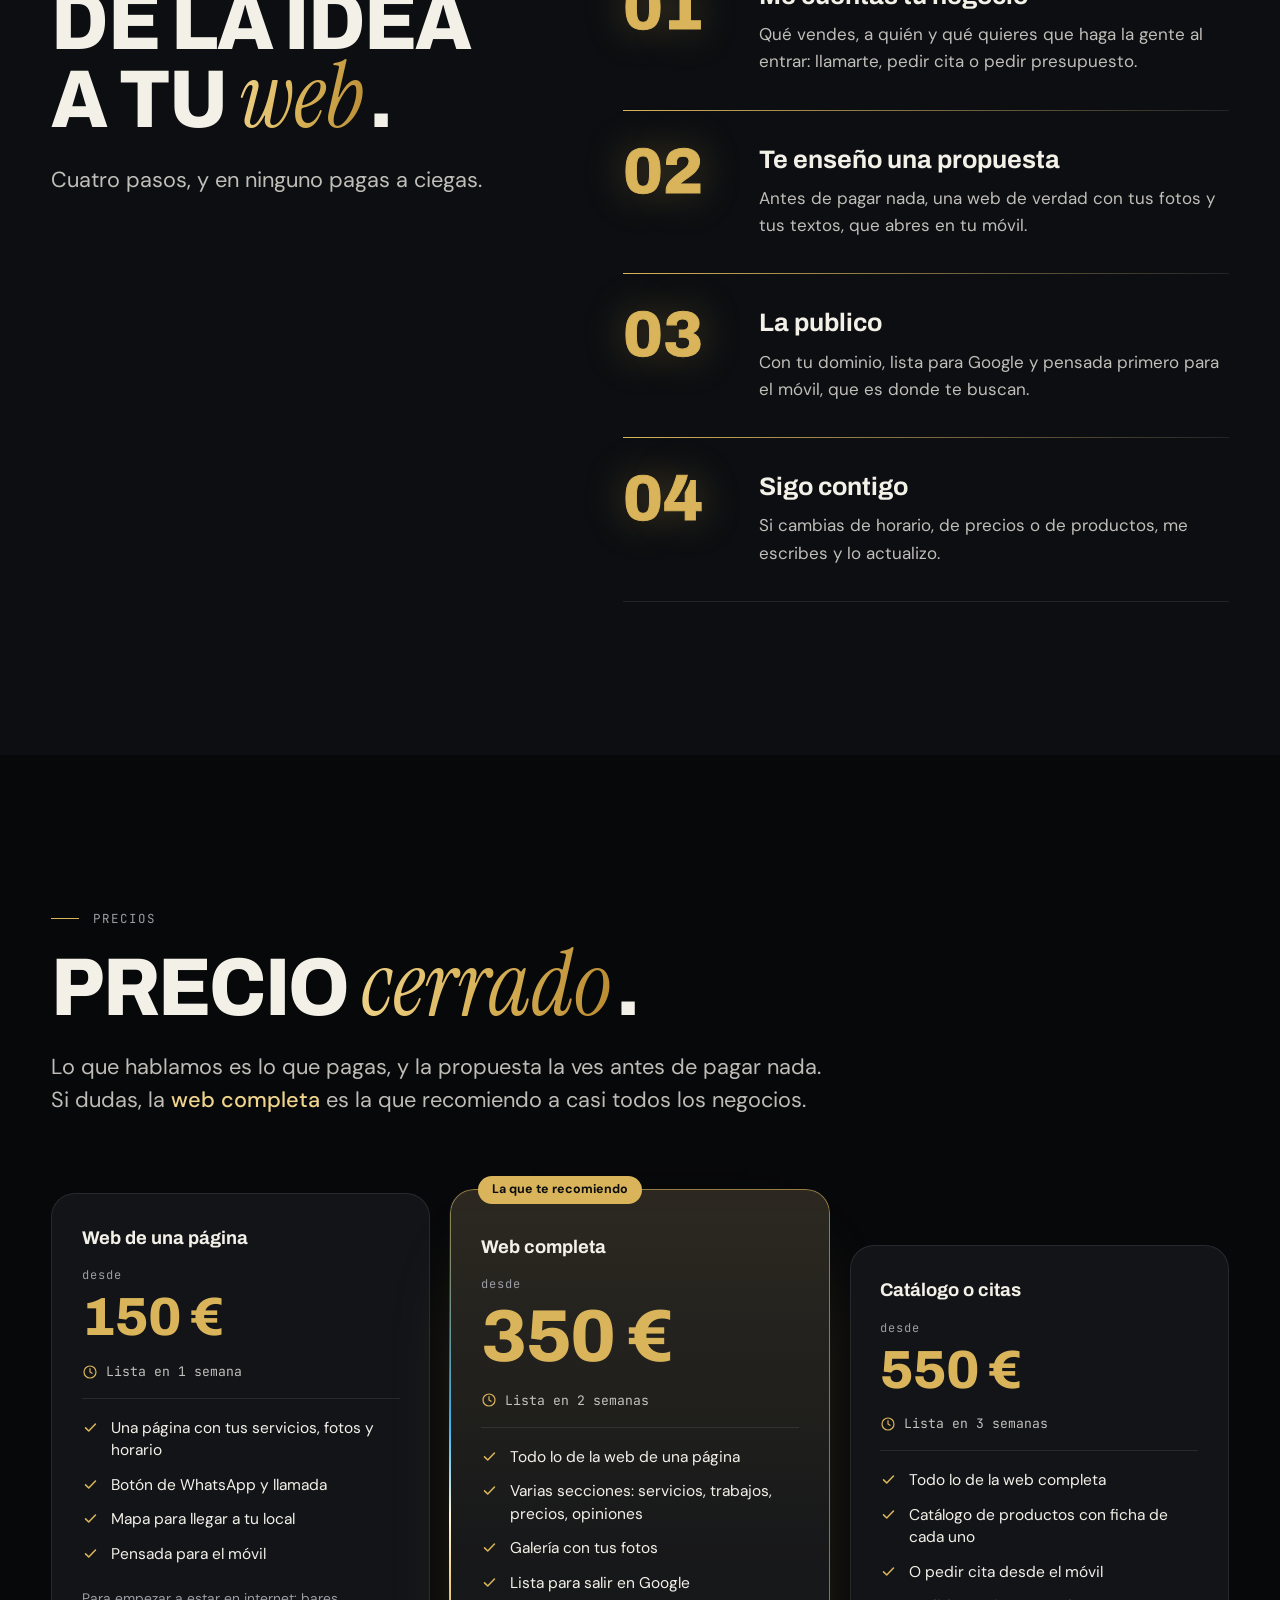
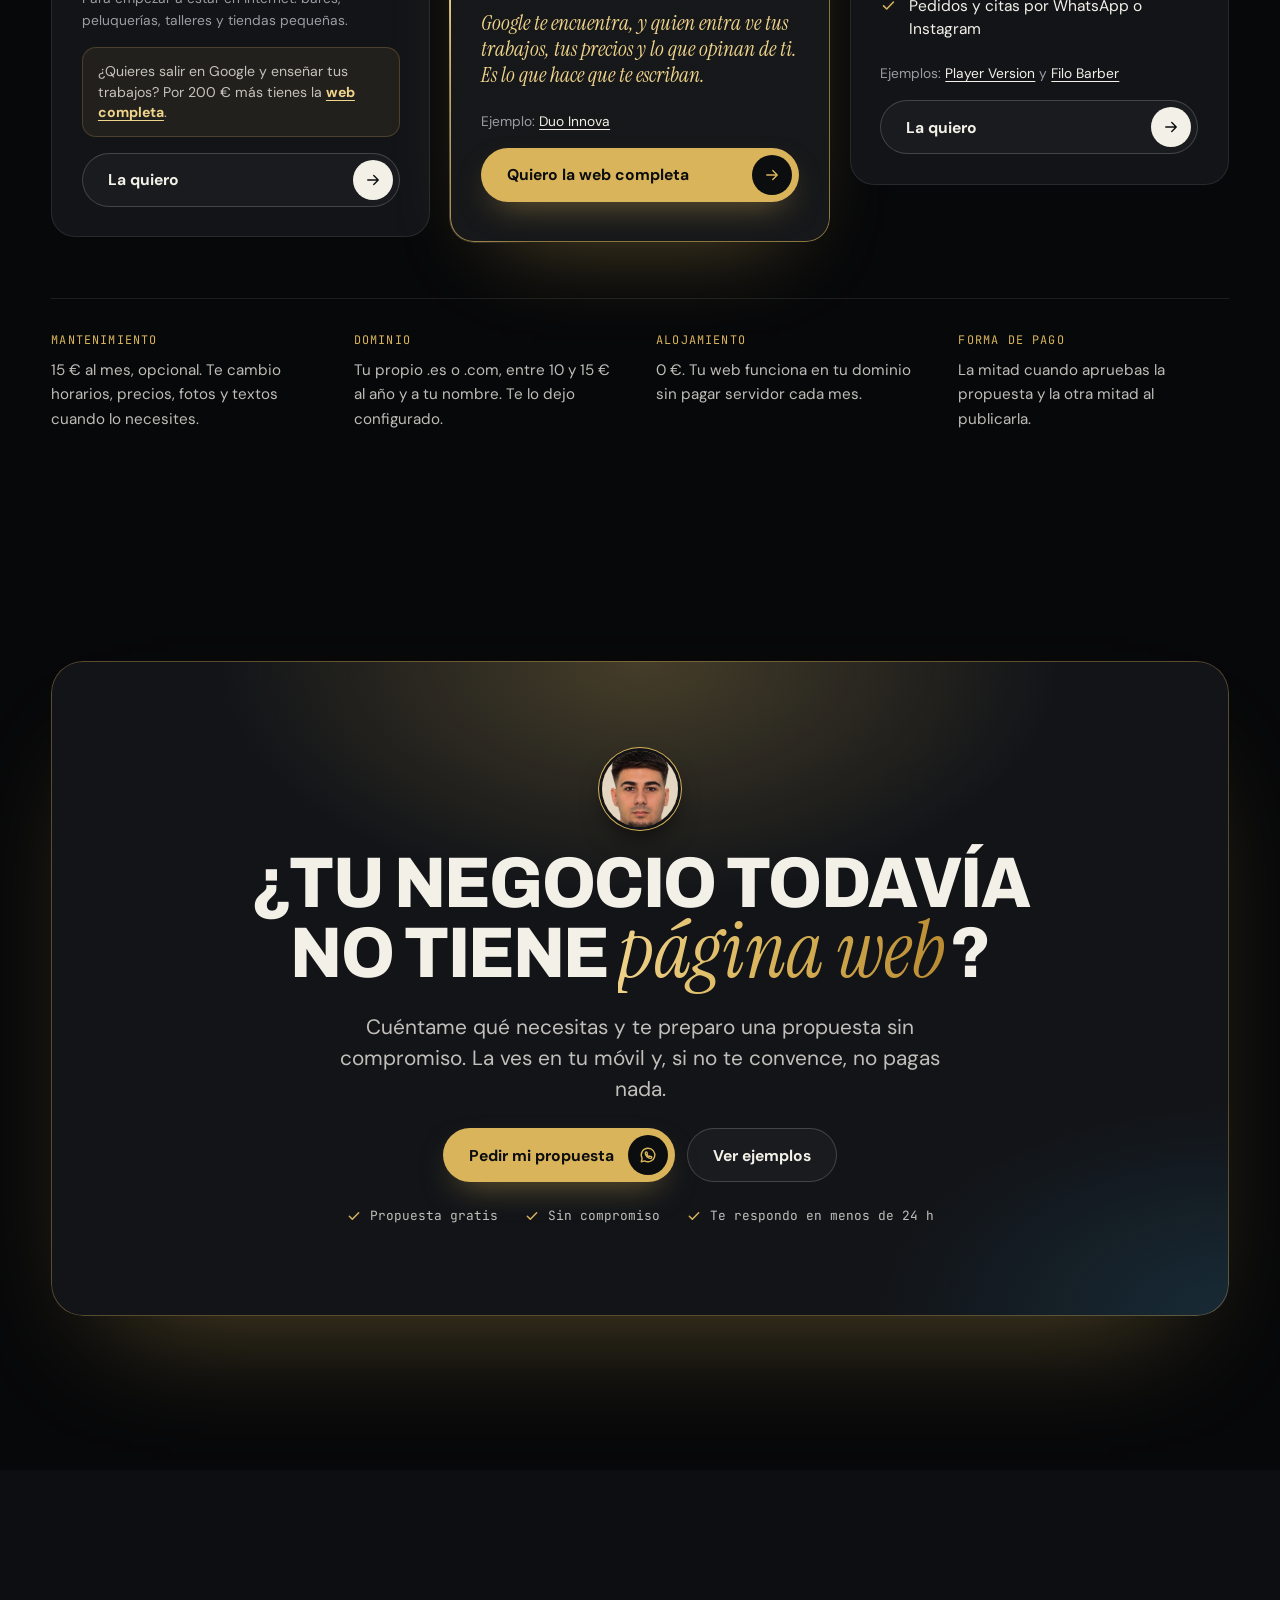
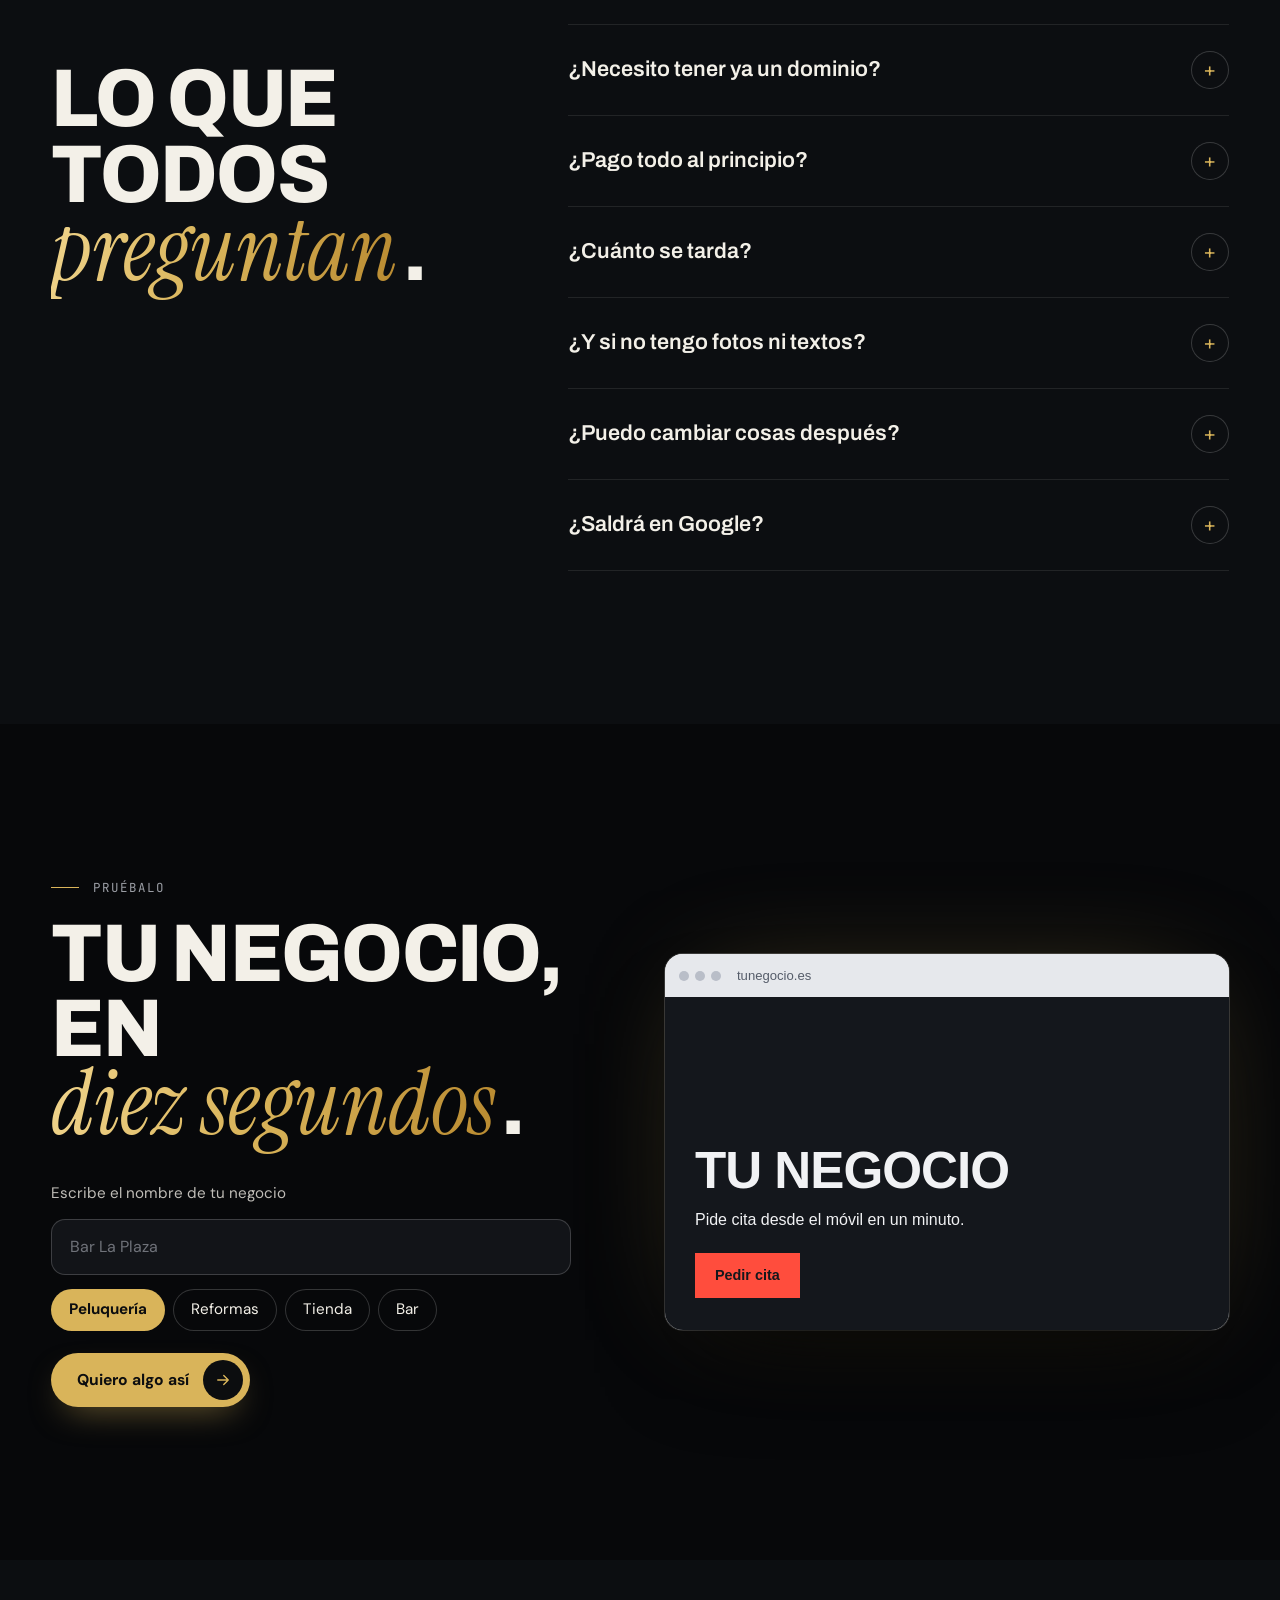
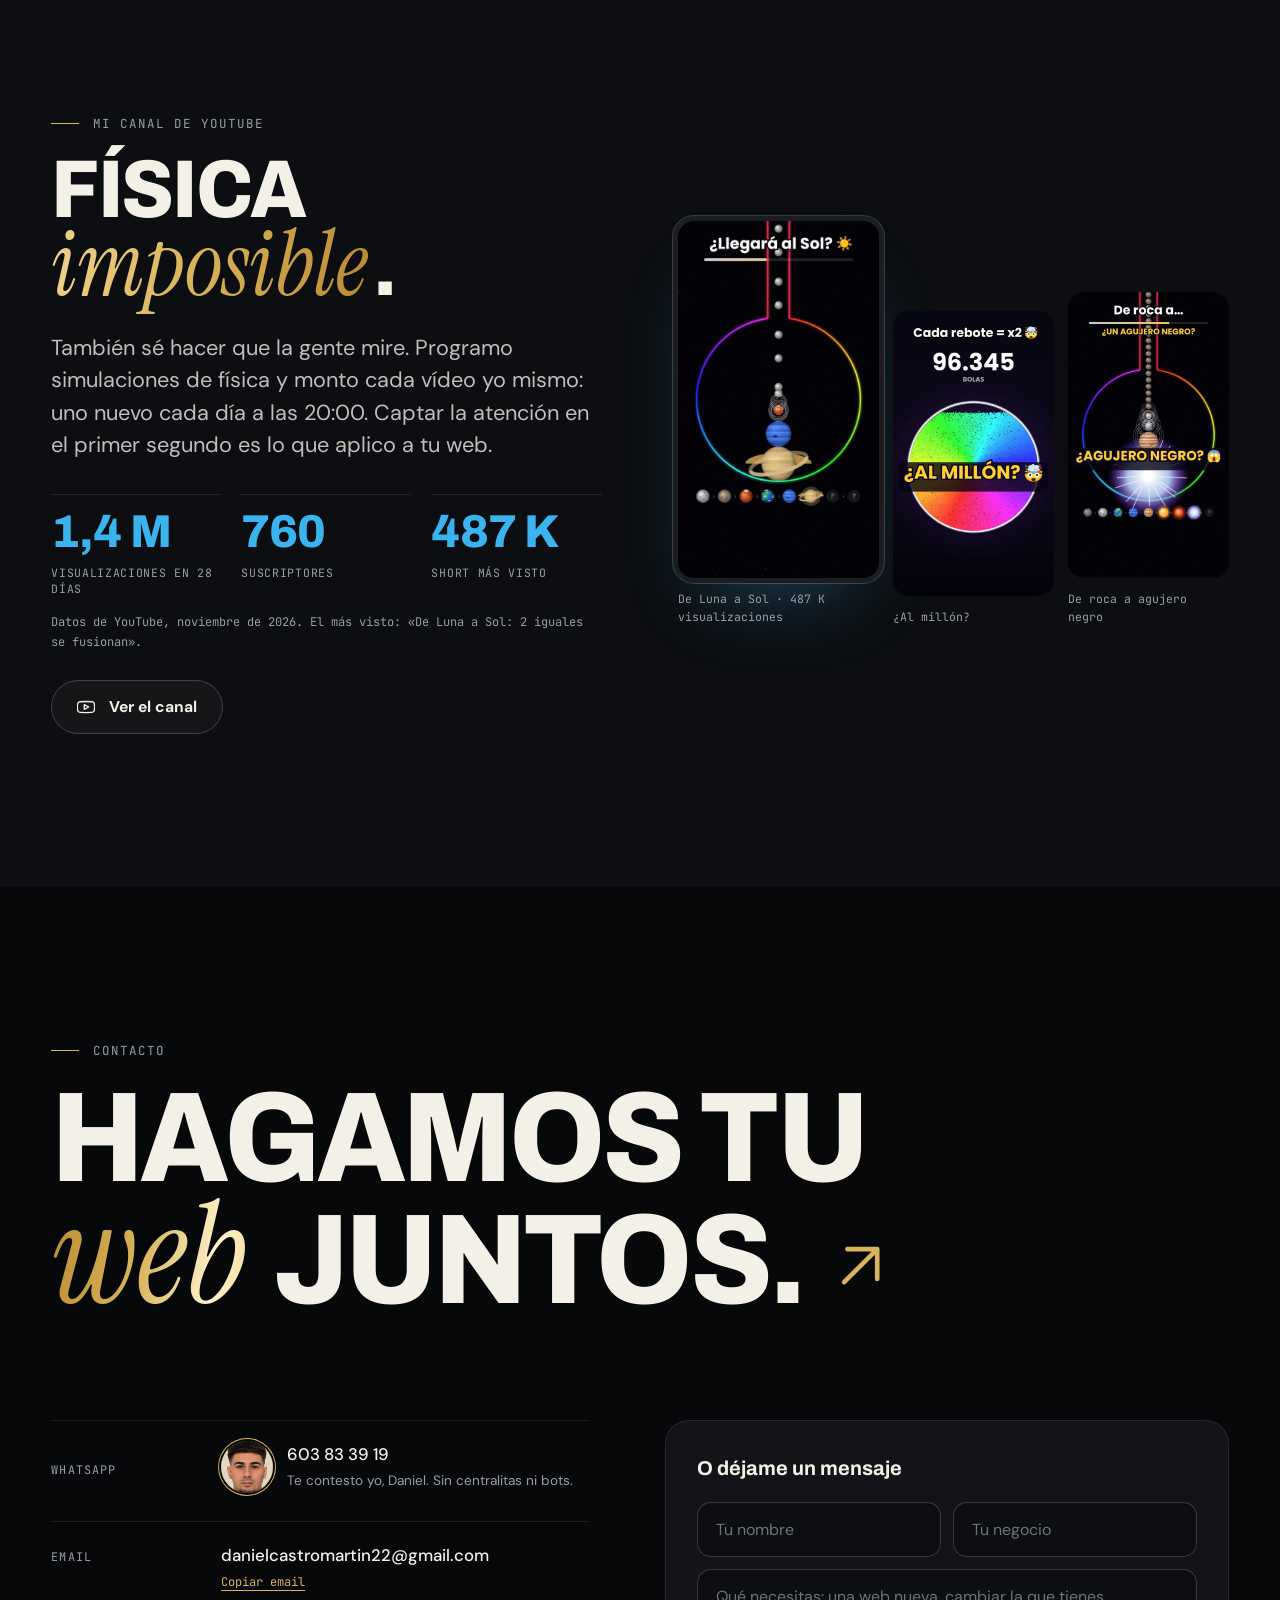
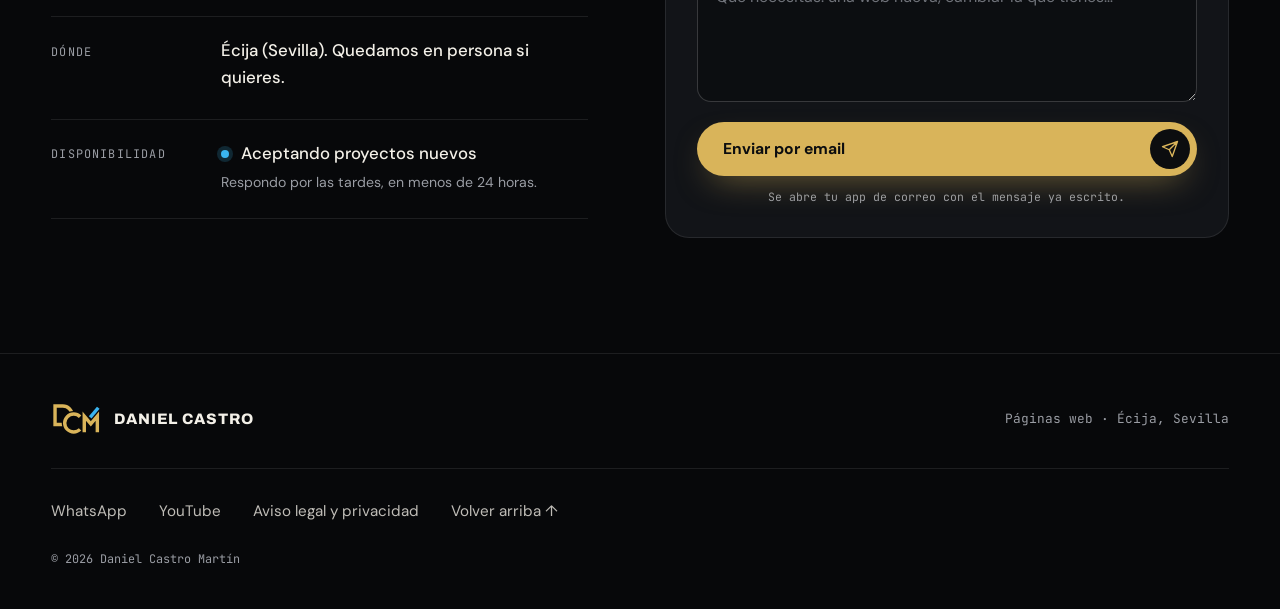
==== commit b807deae: "Proyectos con problema y solución, más peso a la web completa y llamada a pedir propuesta Co-Authore" ====
--- a/index.html
+++ b/index.html
@@ -41,7 +41,7 @@
 <link rel="preconnect" href="https://fonts.googleapis.com">
 <link rel="preconnect" href="https://fonts.gstatic.com" crossorigin>
 <link href="https://fonts.googleapis.com/css2?family=Archivo:wdth,wght@62..125,400..900&family=DM+Sans:opsz,wght@9..40,400;9..40,500;9..40,700&family=Instrument+Serif:ital@0;1&family=JetBrains+Mono:wght@400;500&display=swap" rel="stylesheet">
-<link rel="stylesheet" href="css/styles.css?v=2">
+<link rel="stylesheet" href="css/styles.css?v=3">
 <script>(function(d){d.classList.add('js');try{if(!sessionStorage.getItem('dcm-intro')&&!matchMedia('(prefers-reduced-motion: reduce)').matches){d.classList.add('has-intro');sessionStorage.setItem('dcm-intro','1')}}catch(e){}})(document.documentElement)</script>
 </head>
 <body>
@@ -208,7 +208,11 @@
               <h3><a href="https://camisetas-de-futbol.github.io/player-version/" target="_blank" rel="noopener">Player Version</a></h3>
               <p class="work-meta">Tienda online · Écija</p>
             </div>
-            <p class="work-desc">Marca de camisetas de fútbol. Catálogo de 336 camisetas por ligas y selecciones, ficha de cada producto y pedido directo por Instagram.</p>
+            <dl class="work-ps">
+              <div><dt>El problema</dt><dd>Con cientos de camisetas, en Instagram no había forma de ver todo el catálogo ni buscar tu equipo.</dd></div>
+              <div><dt>Lo que hice</dt><dd>Una tienda con 336 camisetas ordenadas por ligas y selecciones, ficha de cada una y pedido directo por Instagram.</dd></div>
+            </dl>
+            <p class="work-plan">Paquete <a href="#precios">Catálogo o citas</a></p>
             <span class="work-go" aria-hidden="true"><svg class="ico"><use href="#i-out"/></svg></span>
           </div>
         </article>
@@ -224,7 +228,11 @@
               <h3><a href="https://filo-barber-demo.netlify.app/" target="_blank" rel="noopener">Filo Barber</a></h3>
               <p class="work-meta">Barbería · Demo</p>
             </div>
-            <p class="work-desc">Servicios con precio, galería de cortes, un horario que avisa si está abierto ahora mismo y cita desde el móvil.</p>
+            <dl class="work-ps">
+              <div><dt>El problema</dt><dd>Una barbería pierde clientes si para pedir cita hay que llamar mientras el barbero está cortando.</dd></div>
+              <div><dt>Lo que hice</dt><dd>Servicios con precio, galería de cortes, un horario que avisa si está abierto ahora y cita desde el móvil.</dd></div>
+            </dl>
+            <p class="work-plan">Paquete <a href="#precios">Catálogo o citas</a></p>
             <span class="work-go" aria-hidden="true"><svg class="ico"><use href="#i-out"/></svg></span>
           </div>
         </article>
@@ -240,7 +248,11 @@
               <h3><a href="https://propuesta-duo-innova.netlify.app/" target="_blank" rel="noopener">Duo Innova</a></h3>
               <p class="work-meta">Reformas · Propuesta</p>
             </div>
-            <p class="work-desc">Sus trabajos con fotos reales, servicios, opiniones y un botón claro para pedir presupuesto.</p>
+            <dl class="work-ps">
+              <div><dt>El problema</dt><dd>Sus reformas se veían solo en redes, y quien buscaba en Google no encontraba dónde pedir presupuesto.</dd></div>
+              <div><dt>Lo que hice</dt><dd>Sus trabajos con fotos reales, servicios, opiniones y un botón claro para pedir presupuesto.</dd></div>
+            </dl>
+            <p class="work-plan">Paquete <a href="#precios">Web completa</a> · desde 350 €</p>
             <span class="work-go" aria-hidden="true"><svg class="ico"><use href="#i-out"/></svg></span>
           </div>
         </article>
@@ -288,7 +300,7 @@
     <div class="wrap">
       <p class="eyebrow reveal">Precios</p>
       <h2 id="precios-h" class="h2 reveal">Precio <em>cerrado</em>.</h2>
-      <p class="intro reveal">Lo que hablamos es lo que pagas. Y la propuesta la ves antes de pagar nada.</p>
+      <p class="intro reveal">Lo que hablamos es lo que pagas, y la propuesta la ves antes de pagar nada. Si dudas, la <strong>web completa</strong> es la que recomiendo a casi todos los negocios.</p>
       <div class="plans">
         <article class="plan reveal">
           <p class="plan-name">Web de una página</p>
@@ -300,10 +312,11 @@
             <li><svg class="ico"><use href="#i-check"/></svg>Mapa para llegar a tu local</li>
             <li><svg class="ico"><use href="#i-check"/></svg>Pensada para el móvil</li>
           </ul>
-          <p class="plan-for">Para bares, peluquerías, talleres y tiendas pequeñas.</p>
+          <p class="plan-for">Para empezar a estar en internet: bares, peluquerías, talleres y tiendas pequeñas.</p>
+          <p class="plan-up">¿Quieres salir en Google y enseñar tus trabajos? Por 200 € más tienes la <a href="#plan-completa">web completa</a>.</p>
           <a class="btn btn--line btn--wide" href="https://wa.me/34603833919?text=Hola%20Daniel%2C%20me%20interesa%20la%20web%20de%20una%20p%C3%A1gina%20para%20mi%20negocio." target="_blank" rel="noopener">La quiero <span class="btn-ico"><svg class="ico"><use href="#i-arrow"/></svg></span></a>
         </article>
-        <article class="plan plan--main reveal">
+        <article class="plan plan--main reveal" id="plan-completa">
           <p class="plan-flag">La que te recomiendo</p>
           <p class="plan-name">Web completa</p>
           <p class="plan-price"><span>desde</span><b data-count>350</b> €</p>
@@ -314,8 +327,9 @@
             <li><svg class="ico"><use href="#i-check"/></svg>Galería con tus fotos</li>
             <li><svg class="ico"><use href="#i-check"/></svg>Lista para salir en Google</li>
           </ul>
+          <p class="plan-why">Google te encuentra, y quien entra ve tus trabajos, tus precios y lo que opinan de ti. Es lo que hace que te escriban.</p>
           <p class="plan-for">Ejemplo: <a href="https://propuesta-duo-innova.netlify.app/" target="_blank" rel="noopener">Duo Innova</a></p>
-          <a class="btn btn--gold btn--wide" href="https://wa.me/34603833919?text=Hola%20Daniel%2C%20me%20interesa%20la%20web%20completa%20para%20mi%20negocio." target="_blank" rel="noopener">La quiero <span class="btn-ico"><svg class="ico"><use href="#i-arrow"/></svg></span></a>
+          <a class="btn btn--gold btn--wide" href="https://wa.me/34603833919?text=Hola%20Daniel%2C%20me%20interesa%20la%20web%20completa%20para%20mi%20negocio." target="_blank" rel="noopener">Quiero la web completa <span class="btn-ico"><svg class="ico"><use href="#i-arrow"/></svg></span></a>
         </article>
         <article class="plan reveal">
           <p class="plan-name">Catálogo o citas</p>
@@ -337,6 +351,26 @@
         <div><dt>Alojamiento</dt><dd>0 €. Tu web funciona en tu dominio sin pagar servidor cada mes.</dd></div>
         <div><dt>Forma de pago</dt><dd>La mitad cuando apruebas la propuesta y la otra mitad al publicarla.</dd></div>
       </dl>
+    </div>
+  </section>
+
+  <!-- PROPUESTA -->
+  <section class="cta-sec" id="propuesta" aria-labelledby="cta-h">
+    <div class="wrap">
+      <div class="cta-box">
+        <img class="cta-av reveal" src="img/daniel-avatar.jpg" width="200" height="200" alt="" loading="lazy">
+        <h2 id="cta-h" class="h2 reveal">¿Tu negocio todavía<br>no tiene <em>página web</em>?</h2>
+        <p class="cta-sub reveal">Cuéntame qué necesitas y te preparo una propuesta sin compromiso. La ves en tu móvil y, si no te convence, no pagas nada.</p>
+        <div class="cta-actions reveal">
+          <a class="btn btn--gold" href="https://wa.me/34603833919?text=Hola%20Daniel%2C%20mi%20negocio%20todav%C3%ADa%20no%20tiene%20p%C3%A1gina%20web.%20%C2%BFMe%20preparas%20una%20propuesta%20sin%20compromiso%3F" target="_blank" rel="noopener">Pedir mi propuesta <span class="btn-ico"><svg class="ico"><use href="#i-wa"/></svg></span></a>
+          <a class="btn btn--line" href="#proyectos">Ver ejemplos</a>
+        </div>
+        <ul class="cta-points reveal">
+          <li><svg class="ico"><use href="#i-check"/></svg>Propuesta gratis</li>
+          <li><svg class="ico"><use href="#i-check"/></svg>Sin compromiso</li>
+          <li><svg class="ico"><use href="#i-check"/></svg>Te respondo en menos de 24 h</li>
+        </ul>
+      </div>
     </div>
   </section>
 
@@ -458,6 +492,6 @@
 
 <a class="wa-float" href="https://wa.me/34603833919?text=Hola%20Daniel%2C%20he%20visto%20tu%20web%20y%20quiero%20informaci%C3%B3n%20sobre%20una%20p%C3%A1gina%20web." target="_blank" rel="noopener" aria-label="Escríbeme por WhatsApp"><svg class="ico"><use href="#i-wa"/></svg><span>WhatsApp</span></a>
 
-<script src="js/main.js?v=2"></script>
+<script src="js/main.js?v=3"></script>
 </body>
 </html>
--- a/css/styles.css
+++ b/css/styles.css
@@ -761,6 +761,62 @@
 .about-photo:hover .about-frame { transform: perspective(1000px) rotateX(var(--ty, 0deg)) rotateY(var(--tx, 0deg)) rotate(0deg); }
 .about-photo.is-tilting .about-frame { transition: transform 120ms linear; }
 
+/* proyectos: el problema y lo que hice */
+.work-ps { display: grid; grid-template-columns: 1fr 1fr; gap: 18px 28px; }
+.work-ps dt { font-family: var(--mono); font-size: 0.72rem; letter-spacing: 0.12em; text-transform: uppercase; color: var(--gold); }
+.work-ps div:first-child dt { color: var(--muted); }
+.work-ps dd { margin-top: 6px; color: var(--ink-2); font-size: 0.98rem; line-height: 1.5; }
+.work-plan { font-family: var(--mono); font-size: 0.75rem; letter-spacing: 0.06em; color: var(--muted); }
+.work-plan a { position: relative; z-index: 2; color: var(--gold-2); text-underline-offset: 3px; }
+.work-card--wide .work-ps { grid-column: 2; grid-row: 1 / span 2; }
+.work-card--wide .work-plan { grid-column: 1; grid-row: 2; align-self: end; }
+.work-card:not(.work-card--wide) .work-ps { grid-column: 1 / -1; grid-row: 2; grid-template-columns: 1fr; gap: 14px; }
+.work-card:not(.work-card--wide) .work-plan { grid-column: 1 / -1; grid-row: 3; }
+.work-info { row-gap: 18px; }
+
+/* precios: la web completa manda */
+.plan-up { padding: 14px 16px; border-radius: 14px; background: rgba(217, 180, 90, 0.07); box-shadow: inset 0 0 0 1px rgba(217, 180, 90, 0.22); font-size: 0.88rem; line-height: 1.45; color: var(--ink-2); }
+.plan-up a { color: var(--gold-2); font-weight: 700; text-underline-offset: 3px; }
+.plan-why { font-family: var(--serif); font-style: italic; font-size: 1.3rem; line-height: 1.25; color: var(--gold-2); }
+.prices .intro strong { color: var(--gold-2); font-weight: 500; }
+@media (min-width: 1081px) {
+  .plans { align-items: center; }
+  .plan--main { padding-top: 44px; padding-bottom: 40px; }
+  .plan--main .plan-price { font-size: 4.6rem; }
+}
+@media (max-width: 1080px) {
+  .plan--main { order: -1; margin-top: 16px; }
+  .work-card--wide .work-ps { grid-column: 1 / -1; grid-row: 2; }
+  .work-card--wide .work-plan { grid-column: 1 / -1; grid-row: 3; }
+}
+
+/* llamada a la acción: pedir propuesta */
+.cta-sec { background: var(--bg); padding: clamp(40px, 6vw, 80px) 0 clamp(96px, 12vw, 160px); }
+.cta-box {
+  position: relative; overflow: hidden; display: grid; justify-items: center; text-align: center; gap: 24px;
+  padding: clamp(48px, 7vw, 96px) clamp(22px, 5vw, 80px); border-radius: 32px;
+  background:
+    radial-gradient(600px 340px at 50% 0%, rgba(217, 180, 90, 0.26), transparent 70%),
+    radial-gradient(500px 300px at 100% 100%, rgba(58, 180, 239, 0.14), transparent 70%),
+    var(--surface);
+  box-shadow: inset 0 0 0 1px rgba(217, 180, 90, 0.35), 0 60px 120px -60px rgba(217, 180, 90, 0.4);
+}
+.cta-box .h2 { margin-top: 0; font-size: clamp(2.4rem, 5.6vw, 5rem); }
+.cta-av { width: 76px; height: 76px; border-radius: 50%; object-fit: cover; object-position: 50% 30%; box-shadow: 0 0 0 3px var(--surface), 0 0 0 4px var(--gold), 0 14px 30px -10px #000; }
+.cta-sub { max-width: 46ch; font-size: clamp(1.1rem, 1rem + 0.4vw, 1.3rem); line-height: 1.5; color: var(--ink-2); }
+.cta-actions { display: flex; flex-wrap: wrap; justify-content: center; gap: 12px; }
+.cta-points { display: flex; flex-wrap: wrap; justify-content: center; gap: 10px 26px; font-family: var(--mono); font-size: 0.8rem; color: var(--ink-2); }
+.cta-points li { display: flex; align-items: center; gap: 8px; }
+.cta-points .ico { width: 16px; height: 16px; color: var(--gold); stroke-width: 2.2; }
+
+@media (max-width: 760px) {
+  .work-ps { grid-template-columns: 1fr; gap: 14px; }
+  .work-card--wide .work-ps, .work-card--wide .work-plan { grid-column: 1 / -1; grid-row: auto; }
+  .cta-actions { width: 100%; }
+  .cta-actions .btn { width: 100%; }
+  .cta-points { flex-direction: column; align-items: center; }
+}
+
 @media (prefers-reduced-motion: reduce) {
   body::after, .hero-title em, .mega em, .ticker-track, .plan--main::before, .yt-main video { animation: none; }
   .has-intro .curtain { display: none; }
